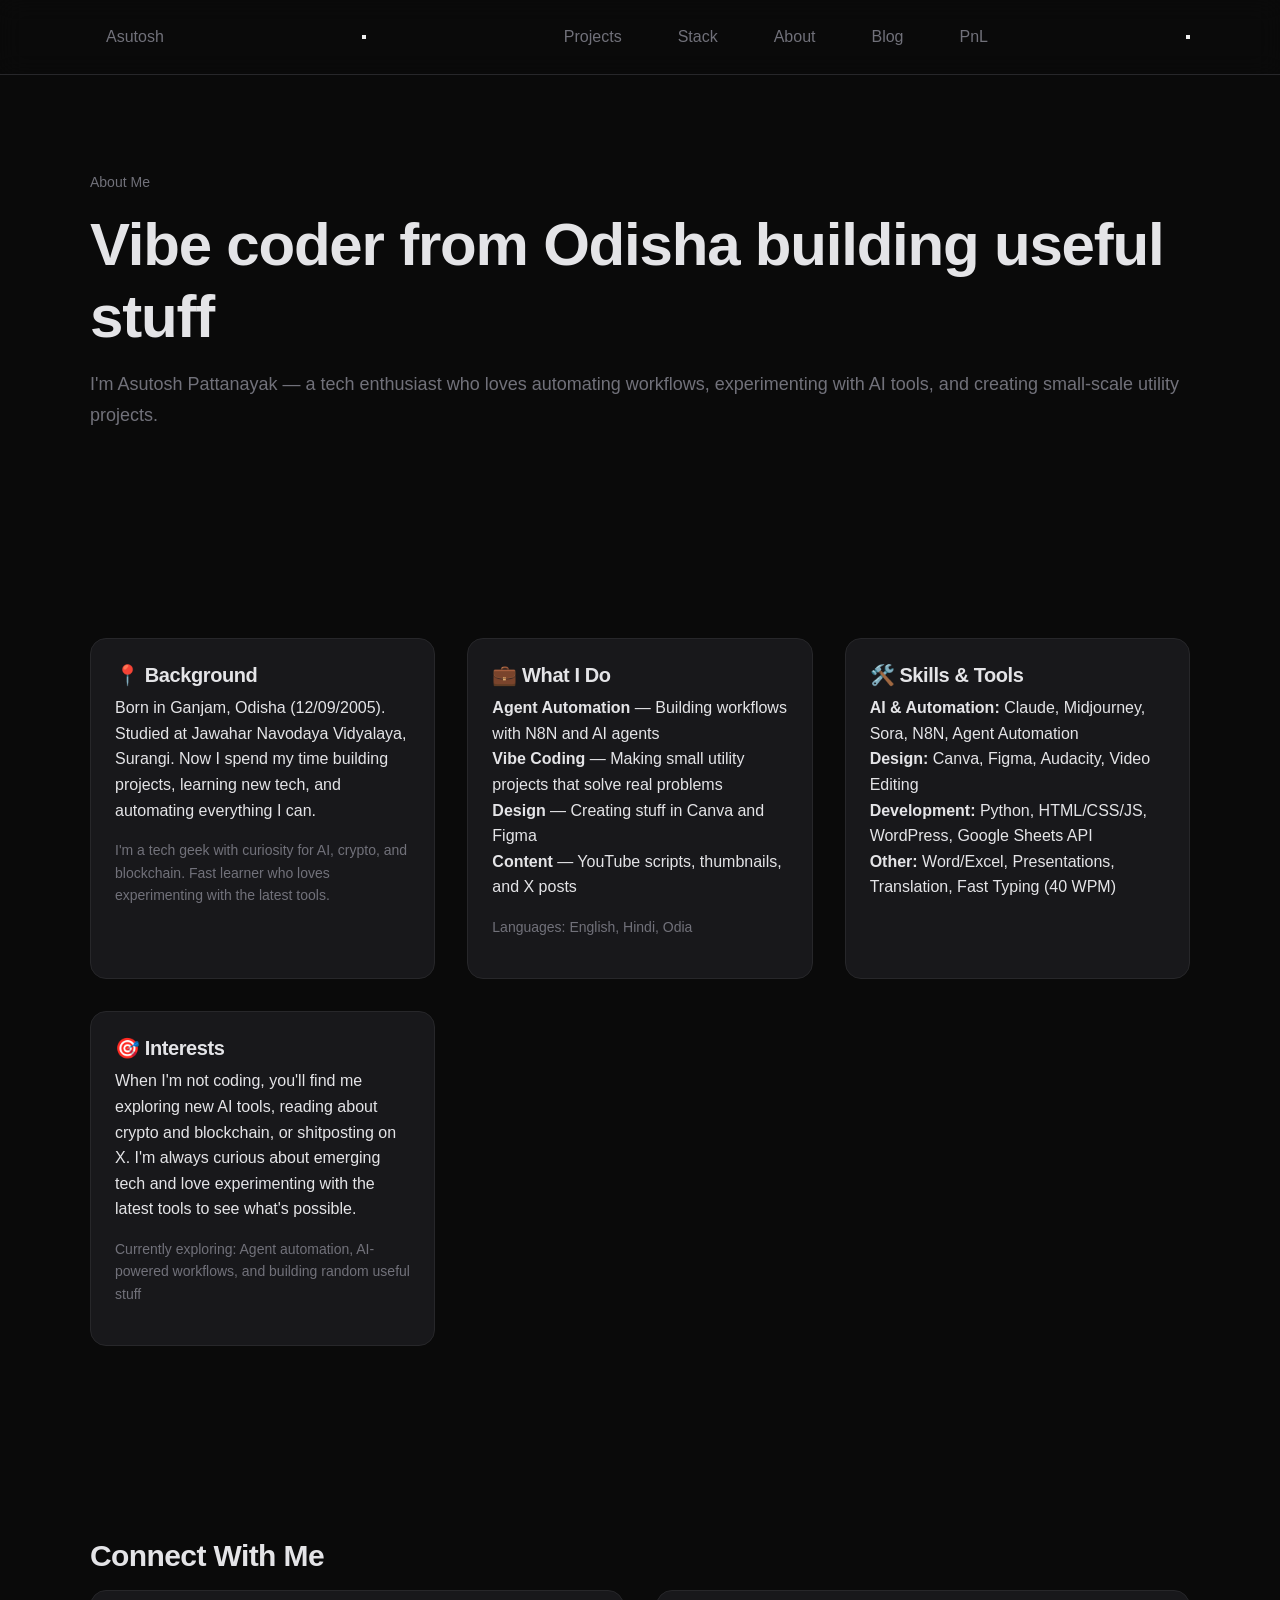
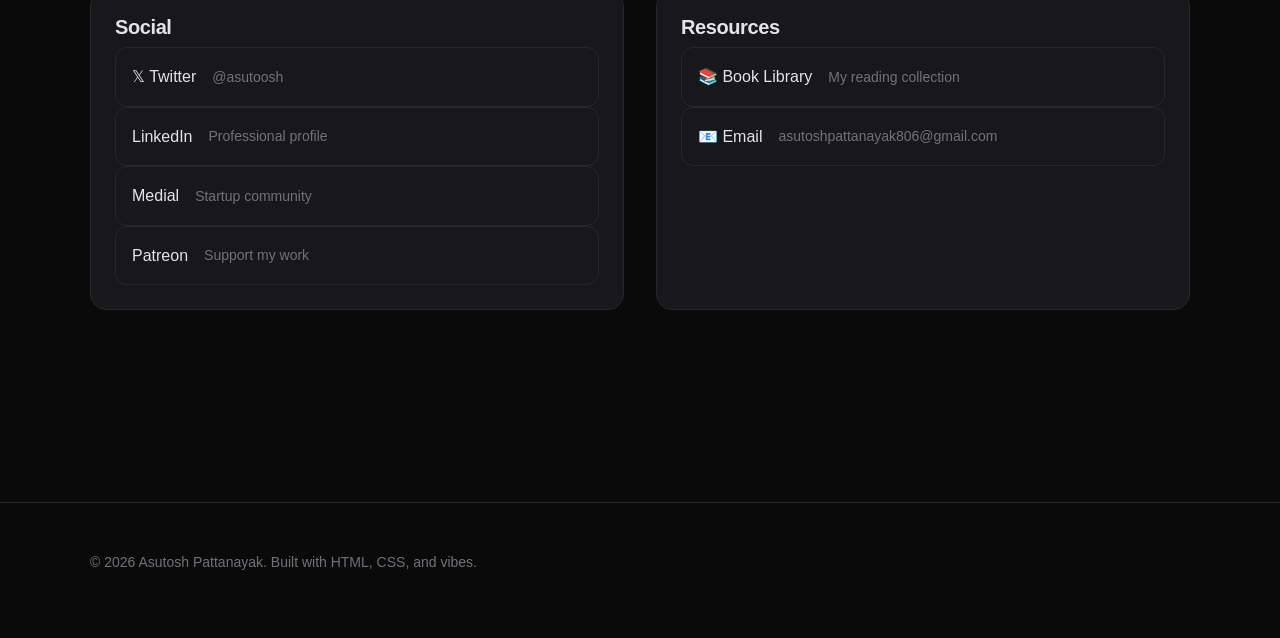
==== about.html @ 8684b2ee "Add blog listing page and update navigation with Blog menu item" ====
<!DOCTYPE html>
<html lang="en">
<head>
  <meta charset="UTF-8">
  <meta name="viewport" content="width=device-width, initial-scale=1.0">
  <title>About — Asutosh Pattanayak</title>
  <meta name="description" content="Learn more about Asutosh Pattanayak - vibe coder, automation enthusiast, and builder of useful stuff.">
  <link rel="stylesheet" href="styles.css">
</head>
<body>
  <!-- HEADER -->
  <header class="header">
    <nav class="container nav" aria-label="Main navigation">
      <a href="index.html" class="logo">Asutosh</a>
      
      <button class="mobile-toggle" aria-label="Toggle navigation" aria-expanded="false">
        <span></span>
        <span></span>
        <span></span>
      </button>

      <ul class="nav-links">
        <li><a href="index.html#projects">Projects</a></li>
        <li><a href="index.html#stack">Stack</a></li>
        <li><a href="about.html" class="active">About</a></li>
        <li><a href="blog.html">Blog</a></li>
        <li><a href="pnl.html">PnL</a></li>
      </ul>

      <button class="theme-toggle" aria-label="Toggle theme">
        <svg class="sun-icon" viewBox="0 0 24 24" fill="none" stroke="currentColor" stroke-width="2">
          <circle cx="12" cy="12" r="5"/>
          <line x1="12" y1="1" x2="12" y2="3"/>
          <line x1="12" y1="21" x2="12" y2="23"/>
          <line x1="4.22" y1="4.22" x2="5.64" y2="5.64"/>
          <line x1="18.36" y1="18.36" x2="19.78" y2="19.78"/>
          <line x1="1" y1="12" x2="3" y2="12"/>
          <line x1="21" y1="12" x2="23" y2="12"/>
          <line x1="4.22" y1="19.78" x2="5.64" y2="18.36"/>
          <line x1="18.36" y1="5.64" x2="19.78" y2="4.22"/>
        </svg>
        <svg class="moon-icon" viewBox="0 0 24 24" fill="none" stroke="currentColor" stroke-width="2">
          <path d="M21 12.79A9 9 0 1 1 11.21 3 7 7 0 0 0 21 12.79z"/>
        </svg>
      </button>
    </nav>
  </header>

  <main id="main">
    <!-- ABOUT HERO -->
    <section class="container hero">
      <div>
        <p class="muted">About Me</p>
        <h1>Vibe coder from Odisha building useful stuff</h1>
        <p class="lead">
          I'm Asutosh Pattanayak — a tech enthusiast who loves automating workflows, 
          experimenting with AI tools, and creating small-scale utility projects.
        </p>
      </div>
    </section>

    <!-- ABOUT CONTENT -->
    <section class="container">
      <div class="grid grid-2">
        <div class="card">
          <h3>📍 Background</h3>
          <p>
            Born in Ganjam, Odisha (12/09/2005). Studied at Jawahar Navodaya Vidyalaya, Surangi. 
            Now I spend my time building projects, learning new tech, and automating everything I can.
          </p>
          <p class="muted">
            I'm a tech geek with curiosity for AI, crypto, and blockchain. Fast learner who loves 
            experimenting with the latest tools.
          </p>
        </div>
        
        <div class="card">
          <h3>💼 What I Do</h3>
          <p>
            <strong>Agent Automation</strong> — Building workflows with N8N and AI agents<br>
            <strong>Vibe Coding</strong> — Making small utility projects that solve real problems<br>
            <strong>Design</strong> — Creating stuff in Canva and Figma<br>
            <strong>Content</strong> — YouTube scripts, thumbnails, and X posts
          </p>
          <p class="muted">
            Languages: English, Hindi, Odia
          </p>
        </div>

        <div class="card">
          <h3>🛠️ Skills & Tools</h3>
          <p>
            <strong>AI & Automation:</strong> Claude, Midjourney, Sora, N8N, Agent Automation<br>
            <strong>Design:</strong> Canva, Figma, Audacity, Video Editing<br>
            <strong>Development:</strong> Python, HTML/CSS/JS, WordPress, Google Sheets API<br>
            <strong>Other:</strong> Word/Excel, Presentations, Translation, Fast Typing (40 WPM)
          </p>
        </div>

        <div class="card">
          <h3>🎯 Interests</h3>
          <p>
            When I'm not coding, you'll find me exploring new AI tools, reading about crypto and blockchain, 
            or shitposting on X. I'm always curious about emerging tech and love experimenting with 
            the latest tools to see what's possible.
          </p>
          <p class="muted">
            Currently exploring: Agent automation, AI-powered workflows, and building random useful stuff
          </p>
        </div>
      </div>
    </section>

    <!-- LINKS -->
    <section id="links" class="container">
      <h2>Connect With Me</h2>
      <div class="grid grid-2">
        <div class="card">
          <h3>Social</h3>
          <div class="link-list">
            <a href="https://x.com/asutoosh" target="_blank" rel="noopener" class="link-item">
              <span>𝕏 Twitter</span>
              <span class="muted">@asutoosh</span>
            </a>
            <a href="https://www.linkedin.com/in/asutosh-pattanayak/" target="_blank" rel="noopener" class="link-item">
              <span>LinkedIn</span>
              <span class="muted">Professional profile</span>
            </a>
            <a href="https://medial.app/user/asutoosh-239bfd84e33f6" target="_blank" rel="noopener" class="link-item">
              <span>Medial</span>
              <span class="muted">Startup community</span>
            </a>
            <a href="https://www.patreon.com/c/asutoosh" target="_blank" rel="noopener" class="link-item">
              <span>Patreon</span>
              <span class="muted">Support my work</span>
            </a>
          </div>
        </div>

        <div class="card">
          <h3>Resources</h3>
          <div class="link-list">
            <a href="https://asutoosh.notion.site/Book-Library-16fcd0f2b9a380a1b4f2c7a8e3c2e7d8" target="_blank" rel="noopener" class="link-item">
              <span>📚 Book Library</span>
              <span class="muted">My reading collection</span>
            </a>
            <a href="mailto:asutoshpattanayak806@gmail.com" class="link-item" id="email-link">
              <span>📧 Email</span>
              <span class="muted">asutoshpattanayak806@gmail.com</span>
            </a>
          </div>
        </div>
      </div>
    </section>
  </main>

  <!-- FOOTER -->
  <footer class="footer">
    <div class="container">
      <p class="muted">
        &copy; <span id="year"></span> Asutosh Pattanayak. Built with HTML, CSS, and vibes.
      </p>
    </div>
  </footer>

  <script src="script.js"></script>
</body>
</html>
---- styles.css ----
/* ==========================================
   ASUTOSH'S PORTFOLIO - DESIGN SYSTEM
   Modern, minimal, personality-driven
   ========================================== */

/* =================== CSS RESET =================== */
*, *::before, *::after {
  box-sizing: border-box;
  margin: 0;
  padding: 0;
}

html {
  scroll-behavior: smooth;
}

body {
  min-height: 100vh;
  line-height: 1.6;
  text-rendering: optimizeLegibility;
  -webkit-font-smoothing: antialiased;
}

img, svg, video {
  max-width: 100%;
  display: block;
}

button, input, textarea, select {
  font: inherit;
}

a {
  color: inherit;
  text-decoration: none;
}

/* =================== DESIGN TOKENS =================== */
:root {
  /* Colors - Dark Mode (Primary) */
  --bg: #0a0a0a;
  --surface: #18181b;
  --text: #e4e4e7;
  --muted: #71717a;
  --accent: #3b82f6;
  --accent-hover: #2563eb;
  --border: #27272a;
  --success: #22c55e;
  --warning: #f59e0b;
  
  /* Spacing */
  --space-xs: 0.5rem;
  --space-sm: 1rem;
  --space-md: 1.5rem;
  --space-lg: 2rem;
  --space-xl: 3rem;
  --space-2xl: 4rem;
  --space-3xl: 6rem;
  
  /* Typography */
  --font-sans: -apple-system, BlinkMacSystemFont, "Segoe UI", Roboto, "Helvetica Neue", Arial, sans-serif;
  --font-mono: ui-monospace, SFMono-Regular, "SF Mono", Menlo, Consolas, monospace;
  
  --text-xs: 0.75rem;
  --text-sm: 0.875rem;
  --text-base: 1rem;
  --text-lg: 1.125rem;
  --text-xl: 1.25rem;
  --text-2xl: 1.5rem;
  --text-3xl: 1.875rem;
  --text-4xl: 2.25rem;
  --text-5xl: clamp(2.5rem, 5vw, 3.75rem);
  
  /* Layout */
  --max-width: 1100px;
  --radius: 0.75rem;
  --radius-sm: 0.5rem;
  --radius-lg: 1rem;
  
  /* Shadows */
  --shadow-sm: 0 1px 2px 0 rgba(0, 0, 0, 0.05);
  --shadow: 0 4px 6px -1px rgba(0, 0, 0, 0.1);
  --shadow-lg: 0 10px 15px -3px rgba(0, 0, 0, 0.2);
  
  /* Transitions */
  --transition: 200ms ease;
}

/* Light Mode */
:root.light {
  --bg: #ffffff;
  --surface: #f9fafb;
  --text: #18181b;
  --muted: #52525b;
  --accent: #2563eb;
  --accent-hover: #1d4ed8;
  --border: #e4e4e7;
  
  --shadow-sm: 0 1px 2px 0 rgba(0, 0, 0, 0.05);
  --shadow: 0 4px 6px -1px rgba(0, 0, 0, 0.1);
  --shadow-lg: 0 10px 15px -3px rgba(0, 0, 0, 0.1);
}

/* =================== BASE STYLES =================== */
body {
  background: var(--bg);
  color: var(--text);
  font-family: var(--font-sans);
  font-size: var(--text-base);
}

/* =================== TYPOGRAPHY =================== */
h1, h2, h3, h4, h5, h6 {
  font-weight: 700;
  line-height: 1.2;
  letter-spacing: -0.02em;
}

h1 {
  font-size: var(--text-5xl);
  margin-bottom: var(--space-md);
}

h2 {
  font-size: var(--text-3xl);
  margin-bottom: var(--space-sm);
}

h3 {
  font-size: var(--text-xl);
  margin-bottom: var(--space-xs);
}

p {
  margin-bottom: var(--space-sm);
}

.lead {
  font-size: var(--text-lg);
  color: var(--muted);
  line-height: 1.7;
}

.muted {
  color: var(--muted);
  font-size: var(--text-sm);
}

/* =================== LAYOUT =================== */
.container {
  width: min(100% - var(--space-lg) * 2, var(--max-width));
  margin-inline: auto;
}

section {
  padding-block: var(--space-3xl);
}

/* =================== HEADER / NAV =================== */
header {
  position: sticky;
  top: 0;
  z-index: 50;
  backdrop-filter: blur(12px) saturate(120%);
  background: rgba(10, 10, 10, 0.8);
  border-bottom: 1px solid var(--border);
}

:root.light header {
  background: rgba(255, 255, 255, 0.8);
}

.nav {
  display: flex;
  align-items: center;
  justify-content: space-between;
  gap: var(--space-sm);
  padding-block: var(--space-sm);
}

.brand {
  font-weight: 700;
  font-size: var(--text-lg);
  display: flex;
  align-items: center;
  gap: var(--space-xs);
}

.brand-emoji {
  font-size: var(--text-2xl);
}

nav ul {
  display: flex;
  gap: var(--space-md);
  list-style: none;
}

nav a {
  color: var(--muted);
  transition: color var(--transition);
  padding: var(--space-xs) var(--space-sm);
  border-radius: var(--radius-sm);
}

nav a:hover,
nav a:focus-visible {
  color: var(--text);
  background: var(--surface);
  outline: none;
}

.nav-actions {
  display: flex;
  align-items: center;
  gap: var(--space-sm);
}

/* Mobile Nav */
.hamburger {
  display: none;
  background: none;
  border: 1px solid var(--border);
  padding: var(--space-xs);
  border-radius: var(--radius-sm);
  cursor: pointer;
  color: var(--text);
}

@media (max-width: 768px) {
  nav {
    display: none;
  }
  
  nav.open {
    display: block;
    position: absolute;
    top: 100%;
    left: 0;
    right: 0;
    background: var(--bg);
    border-bottom: 1px solid var(--border);
    padding: var(--space-sm);
  }
  
  nav.open ul {
    flex-direction: column;
    gap: 0;
  }
  
  nav.open a {
    display: block;
    padding: var(--space-sm);
  }
  
  .hamburger {
    display: block;
  }
}

/* =================== BUTTONS =================== */
.btn {
  display: inline-flex;
  align-items: center;
  gap: var(--space-xs);
  padding: var(--space-xs) var(--space-md);
  border-radius: var(--radius);
  font-size: var(--text-sm);
  font-weight: 600;
  cursor: pointer;
  transition: all var(--transition);
  border: 1px solid var(--border);
  background: var(--surface);
  color: var(--text);
}

.btn:hover,
.btn:focus-visible {
  border-color: var(--accent);
  outline: none;
}

.btn-primary {
  background: var(--accent);
  color: white;
  border-color: var(--accent);
}

.btn-primary:hover {
  background: var(--accent-hover);
  border-color: var(--accent-hover);
}

.btn-ghost {
  background: transparent;
}

/* =================== CARDS =================== */
.card {
  background: var(--surface);
  border: 1px solid var(--border);
  border-radius: var(--radius-lg);
  padding: var(--space-md);
  transition: border-color var(--transition);
}

.card:hover {
  border-color: var(--accent);
}

/* =================== HERO =================== */
.hero {
  padding-block: var(--space-3xl);
  display: flex;
  flex-direction: column;
  justify-content: center;
  gap: var(--space-lg);
}

.hero h1 {
  margin-bottom: var(--space-sm);
}

.hero-cta {
  display: flex;
  gap: var(--space-sm);
  flex-wrap: wrap;
  margin-top: var(--space-md);
}

.social-links {
  display: flex;
  gap: var(--space-md);
  margin-top: var(--space-sm);
}

.social-link {
  display: inline-flex;
  align-items: center;
  justify-content: center;
  width: 40px;
  height: 40px;
  border-radius: var(--radius-sm);
  color: var(--muted);
  transition: all var(--transition);
  border: 1px solid transparent;
}

.social-link:hover,
.social-link:focus-visible {
  color: var(--text);
  background: var(--surface);
  border-color: var(--border);
  transform: translateY(-2px);
}

.social-link svg {
  width: 20px;
  height: 20px;
}

/* =================== GRID =================== */
.grid {
  display: grid;
  gap: var(--space-lg);
}

.grid-2 {
  grid-template-columns: repeat(auto-fit, minmax(300px, 1fr));
}

.grid-3 {
  grid-template-columns: repeat(auto-fit, minmax(280px, 1fr));
}

/* =================== PROJECT CARDS =================== */
.project-card {
  display: flex;
  flex-direction: column;
  gap: var(--space-sm);
}

.project-card h3 {
  display: flex;
  align-items: center;
  gap: var(--space-xs);
}

.project-thumbnail {
  width: 100%;
  aspect-ratio: 16 / 9;
  border-radius: var(--radius);
  overflow: hidden;
  background: var(--surface);
  border: 1px solid var(--border);
  margin-bottom: var(--space-xs);
}

.project-thumbnail img {
  width: 100%;
  height: 100%;
  object-fit: cover;
  transition: transform var(--transition);
}

.project-card:hover .project-thumbnail img {
  transform: scale(1.05);
}

.project-links {
  display: flex;
  gap: var(--space-sm);
  margin-top: auto;
}

/* =================== TECH STACK =================== */
.tech-stack {
  display: flex;
  flex-wrap: wrap;
  gap: var(--space-xs);
}

.tech-pill {
  padding: var(--space-xs) var(--space-sm);
  background: var(--surface);
  border: 1px solid var(--border);
  border-radius: 999px;
  font-size: var(--text-sm);
  color: var(--muted);
  transition: all var(--transition);
}

.tech-pill:hover {
  border-color: var(--accent);
  color: var(--text);
}

/* =================== LINKS =================== */
.link-grid {
  display: grid;
  gap: var(--space-sm);
}

.link-item {
  display: flex;
  align-items: center;
  gap: var(--space-sm);
  padding: var(--space-sm);
  border: 1px solid var(--border);
  border-radius: var(--radius);
  transition: all var(--transition);
}

.link-item:hover {
  border-color: var(--accent);
  background: var(--surface);
}

.link-icon {
  font-size: var(--text-xl);
}

/* =================== FOOTER =================== */
footer {
  padding-block: var(--space-xl);
  border-top: 1px solid var(--border);
  margin-top: var(--space-3xl);
}

.footer-content {
  display: flex;
  justify-content: space-between;
  align-items: center;
  gap: var(--space-sm);
}

@media (max-width: 640px) {
  .footer-content {
    flex-direction: column;
    align-items: flex-start;
  }
}

/* =================== ANIMATIONS =================== */
.fade-in {
  opacity: 0;
  animation: fadeIn 0.6s ease forwards;
}

@keyframes fadeIn {
  to {
    opacity: 1;
  }
}

.slide-up {
  opacity: 0;
  transform: translateY(20px);
  animation: slideUp 0.6s ease forwards;
}

@keyframes slideUp {
  to {
    opacity: 1;
    transform: translateY(0);
  }
}

/* Stagger animations */
.stagger-1 { animation-delay: 0.1s; }
.stagger-2 { animation-delay: 0.2s; }
.stagger-3 { animation-delay: 0.3s; }
.stagger-4 { animation-delay: 0.4s; }

/* =================== THEME TRANSITION =================== */
.theme-transition-overlay {
  position: fixed;
  top: 0;
  left: 0;
  width: 100%;
  height: 100%;
  pointer-events: none;
  z-index: 9999;
  opacity: 0;
  transition: opacity 0.2s ease;
}

/* =================== ACCESSIBILITY =================== */
:focus-visible {
  outline: 2px solid var(--accent);
  outline-offset: 2px;
  border-radius: var(--radius-sm);
}

@media (prefers-reduced-motion: reduce) {
  *,
  *::before,
  *::after {
    animation-duration: 0.01ms !important;
    animation-iteration-count: 1 !important;
    transition-duration: 0.01ms !important;
  }
  
  html {
    scroll-behavior: auto;
  }
  
  .theme-transition-overlay::before {
    transition-duration: 0.01ms !important;
  }
}

/* =================== UTILITIES =================== */
.sr-only {
  position: absolute;
  width: 1px;
  height: 1px;
  padding: 0;
  margin: -1px;
  overflow: hidden;
  clip: rect(0, 0, 0, 0);
  white-space: nowrap;
  border-width: 0;
}

.text-center {
  text-align: center;
}

.mt-auto {
  margin-top: auto;
}
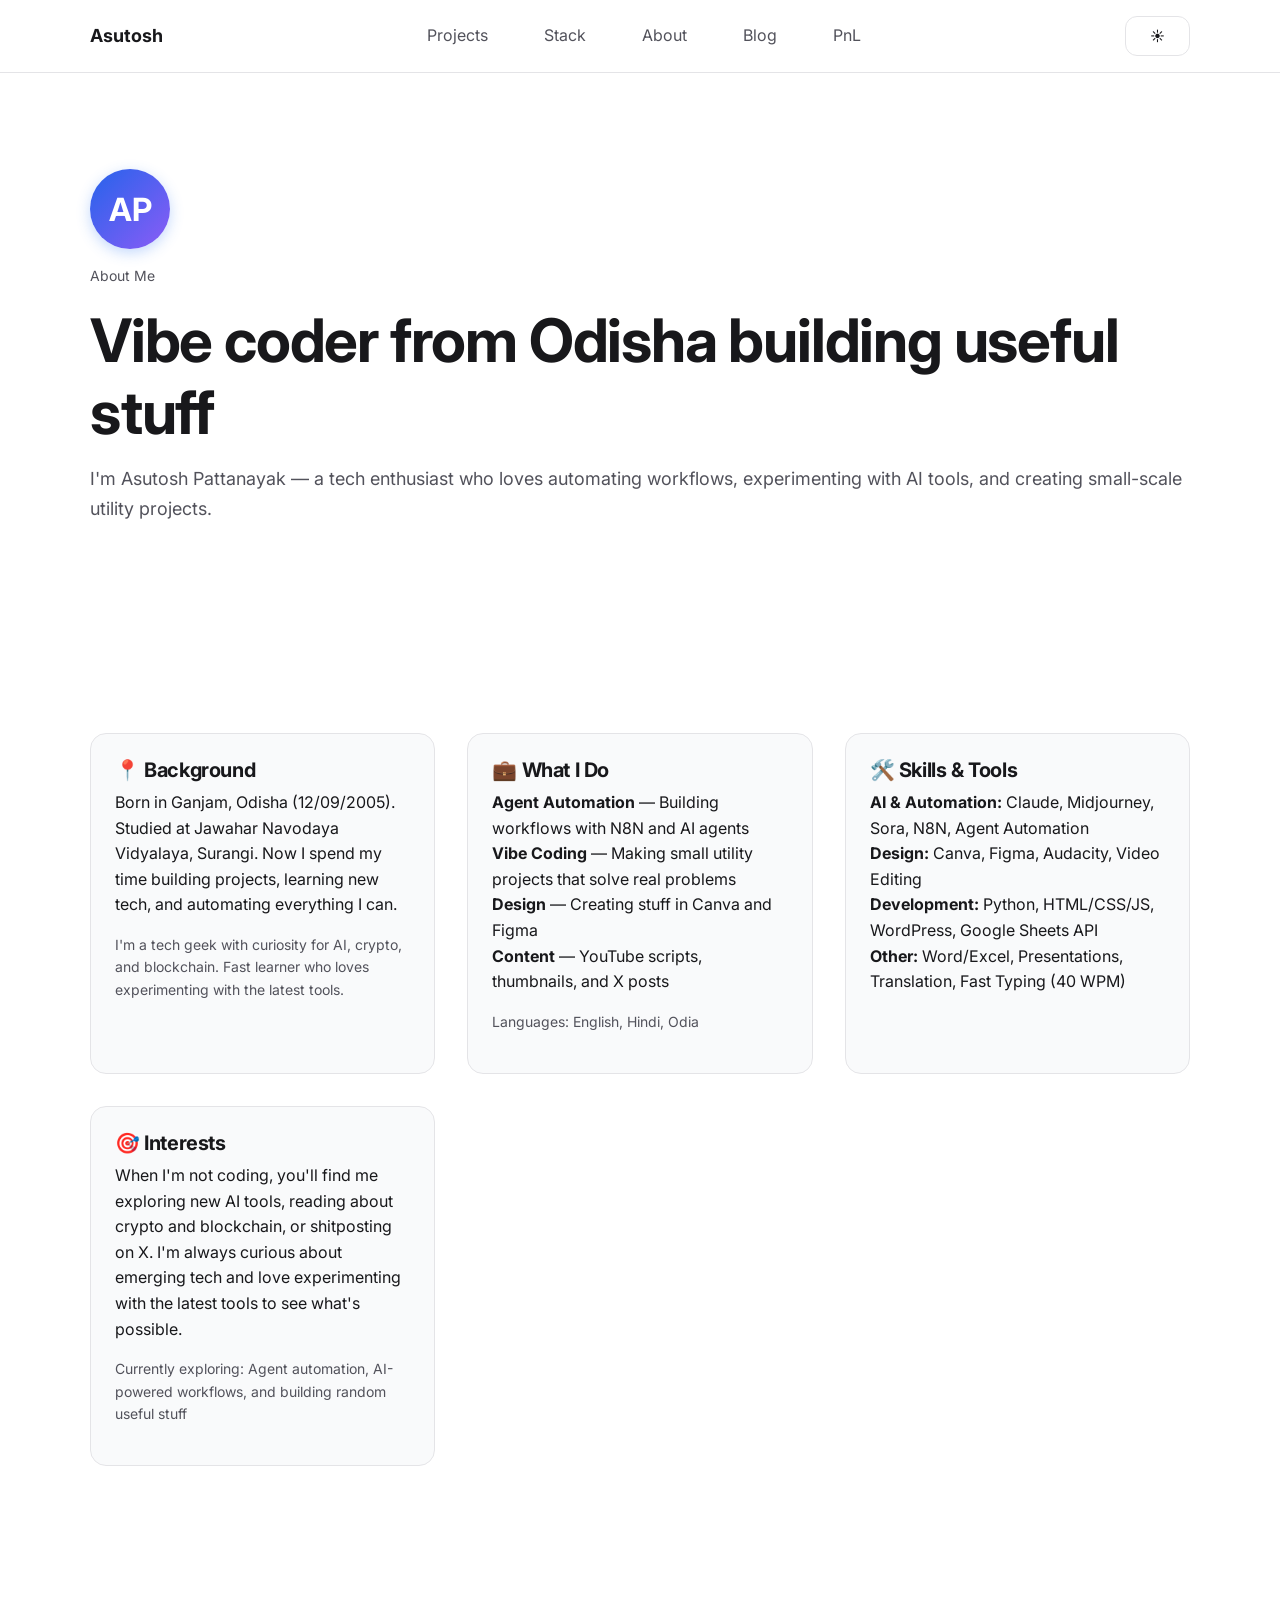
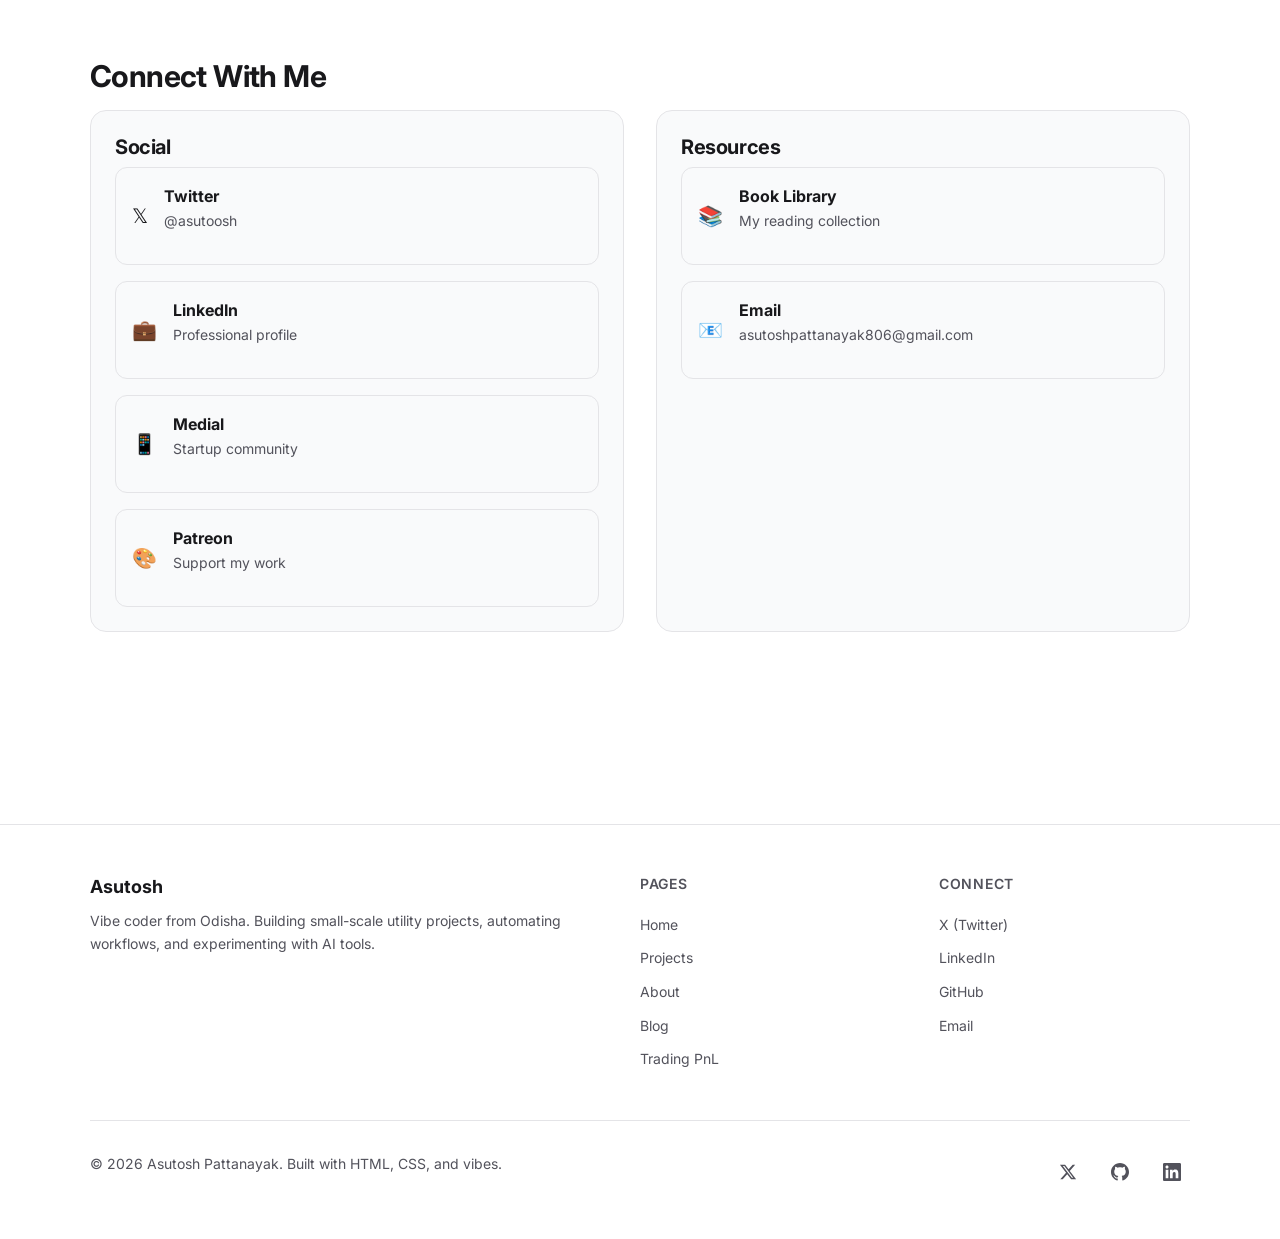
==== commit 6faf2b2b: "Enhance portfolio: Inter font, avatar, status badge, OG tags, consistent nav, improved footer, PnL e" ====
--- a/about.html
+++ b/about.html
@@ -3,53 +3,65 @@
 <head>
   <meta charset="UTF-8">
   <meta name="viewport" content="width=device-width, initial-scale=1.0">
+  <meta name="color-scheme" content="dark light">
   <title>About — Asutosh Pattanayak</title>
   <meta name="description" content="Learn more about Asutosh Pattanayak - vibe coder, automation enthusiast, and builder of useful stuff.">
+  
+  <!-- Open Graph -->
+  <meta property="og:title" content="About — Asutosh Pattanayak">
+  <meta property="og:description" content="Vibe coder from Odisha building useful stuff. Learn about my background, skills, and projects.">
+  <meta property="og:type" content="website">
+  <meta property="og:url" content="https://asutoosh.me/about.html">
+  <meta name="twitter:card" content="summary">
+  <meta name="twitter:site" content="@asutoosh">
+
+  <!-- Favicon -->
+  <link rel="icon" href="data:image/svg+xml,<svg xmlns=%22http://www.w3.org/2000/svg%22 viewBox=%220 0 100 100%22><text y=%22.9em%22 x=%22.1em%22 font-size=%2290%22>🚀</text></svg>">
+
+  <!-- Fonts -->
+  <link rel="preconnect" href="https://fonts.googleapis.com">
+  <link rel="preconnect" href="https://fonts.gstatic.com" crossorigin>
+  <link href="https://fonts.googleapis.com/css2?family=Inter:wght@400;500;600;700;800&display=swap" rel="stylesheet">
+
   <link rel="stylesheet" href="styles.css">
 </head>
 <body>
   <!-- HEADER -->
-  <header class="header">
-    <nav class="container nav" aria-label="Main navigation">
-      <a href="index.html" class="logo">Asutosh</a>
+  <header>
+    <div class="container nav">
+      <a href="index.html" class="brand">
+        <span>Asutosh</span>
+      </a>
       
-      <button class="mobile-toggle" aria-label="Toggle navigation" aria-expanded="false">
-        <span></span>
-        <span></span>
-        <span></span>
-      </button>
-
-      <ul class="nav-links">
-        <li><a href="index.html#projects">Projects</a></li>
-        <li><a href="index.html#stack">Stack</a></li>
-        <li><a href="about.html" class="active">About</a></li>
-        <li><a href="blog.html">Blog</a></li>
-        <li><a href="pnl.html">PnL</a></li>
-      </ul>
-
-      <button class="theme-toggle" aria-label="Toggle theme">
-        <svg class="sun-icon" viewBox="0 0 24 24" fill="none" stroke="currentColor" stroke-width="2">
-          <circle cx="12" cy="12" r="5"/>
-          <line x1="12" y1="1" x2="12" y2="3"/>
-          <line x1="12" y1="21" x2="12" y2="23"/>
-          <line x1="4.22" y1="4.22" x2="5.64" y2="5.64"/>
-          <line x1="18.36" y1="18.36" x2="19.78" y2="19.78"/>
-          <line x1="1" y1="12" x2="3" y2="12"/>
-          <line x1="21" y1="12" x2="23" y2="12"/>
-          <line x1="4.22" y1="19.78" x2="5.64" y2="18.36"/>
-          <line x1="18.36" y1="5.64" x2="19.78" y2="4.22"/>
-        </svg>
-        <svg class="moon-icon" viewBox="0 0 24 24" fill="none" stroke="currentColor" stroke-width="2">
-          <path d="M21 12.79A9 9 0 1 1 11.21 3 7 7 0 0 0 21 12.79z"/>
+      <button class="hamburger" aria-label="Toggle menu" aria-expanded="false">
+        <svg width="24" height="24" viewBox="0 0 24 24" fill="none" stroke="currentColor" stroke-width="2">
+          <path d="M3 6h18M3 12h18M3 18h18"/>
         </svg>
       </button>
-    </nav>
+
+      <nav aria-label="Main navigation">
+        <ul class="nav-links">
+          <li><a href="index.html#projects">Projects</a></li>
+          <li><a href="index.html#stack">Stack</a></li>
+          <li><a href="about.html">About</a></li>
+          <li><a href="blog.html">Blog</a></li>
+          <li><a href="pnl.html">PnL</a></li>
+        </ul>
+      </nav>
+
+      <div class="nav-actions">
+        <button id="themeToggle" class="btn btn-ghost" role="switch" aria-checked="false" aria-label="Toggle theme">
+          🌙
+        </button>
+      </div>
+    </div>
   </header>
 
   <main id="main">
     <!-- ABOUT HERO -->
     <section class="container hero">
       <div>
+        <div class="avatar">AP</div>
         <p class="muted">About Me</p>
         <h1>Vibe coder from Odisha building useful stuff</h1>
         <p class="lead">
@@ -117,36 +129,54 @@
       <div class="grid grid-2">
         <div class="card">
           <h3>Social</h3>
-          <div class="link-list">
+          <div class="link-grid">
             <a href="https://x.com/asutoosh" target="_blank" rel="noopener" class="link-item">
-              <span>𝕏 Twitter</span>
-              <span class="muted">@asutoosh</span>
+              <span class="link-icon">𝕏</span>
+              <div>
+                <strong>Twitter</strong>
+                <p class="muted">@asutoosh</p>
+              </div>
             </a>
             <a href="https://www.linkedin.com/in/asutosh-pattanayak/" target="_blank" rel="noopener" class="link-item">
-              <span>LinkedIn</span>
-              <span class="muted">Professional profile</span>
+              <span class="link-icon">💼</span>
+              <div>
+                <strong>LinkedIn</strong>
+                <p class="muted">Professional profile</p>
+              </div>
             </a>
             <a href="https://medial.app/user/asutoosh-239bfd84e33f6" target="_blank" rel="noopener" class="link-item">
-              <span>Medial</span>
-              <span class="muted">Startup community</span>
+              <span class="link-icon">📱</span>
+              <div>
+                <strong>Medial</strong>
+                <p class="muted">Startup community</p>
+              </div>
             </a>
             <a href="https://www.patreon.com/c/asutoosh" target="_blank" rel="noopener" class="link-item">
-              <span>Patreon</span>
-              <span class="muted">Support my work</span>
+              <span class="link-icon">🎨</span>
+              <div>
+                <strong>Patreon</strong>
+                <p class="muted">Support my work</p>
+              </div>
             </a>
           </div>
         </div>
 
         <div class="card">
           <h3>Resources</h3>
-          <div class="link-list">
-            <a href="https://asutoosh.notion.site/Book-Library-16fcd0f2b9a380a1b4f2c7a8e3c2e7d8" target="_blank" rel="noopener" class="link-item">
-              <span>📚 Book Library</span>
-              <span class="muted">My reading collection</span>
-            </a>
-            <a href="mailto:asutoshpattanayak806@gmail.com" class="link-item" id="email-link">
-              <span>📧 Email</span>
-              <span class="muted">asutoshpattanayak806@gmail.com</span>
+          <div class="link-grid">
+            <a href="https://friendly-november-56d.notion.site/The-Book-Library-2a27f5c41ee680379e51e677bccd8df9?pvs=73" target="_blank" rel="noopener" class="link-item">
+              <span class="link-icon">📚</span>
+              <div>
+                <strong>Book Library</strong>
+                <p class="muted">My reading collection</p>
+              </div>
+            </a>
+            <a href="mailto:asutoshpattanayak806@gmail.com" class="link-item">
+              <span class="link-icon">📧</span>
+              <div>
+                <strong>Email</strong>
+                <p class="muted">asutoshpattanayak806@gmail.com</p>
+              </div>
             </a>
           </div>
         </div>
@@ -155,11 +185,47 @@
   </main>
 
   <!-- FOOTER -->
-  <footer class="footer">
+  <footer class="site-footer">
     <div class="container">
-      <p class="muted">
-        &copy; <span id="year"></span> Asutosh Pattanayak. Built with HTML, CSS, and vibes.
-      </p>
+      <div class="footer-grid">
+        <div>
+          <div class="footer-brand">Asutosh</div>
+          <p class="footer-desc">Vibe coder from Odisha. Building small-scale utility projects, automating workflows, and experimenting with AI tools.</p>
+        </div>
+        <div>
+          <div class="footer-heading">Pages</div>
+          <ul class="footer-links">
+            <li><a href="index.html">Home</a></li>
+            <li><a href="index.html#projects">Projects</a></li>
+            <li><a href="about.html">About</a></li>
+            <li><a href="blog.html">Blog</a></li>
+            <li><a href="pnl.html">Trading PnL</a></li>
+          </ul>
+        </div>
+        <div>
+          <div class="footer-heading">Connect</div>
+          <ul class="footer-links">
+            <li><a href="https://x.com/asutoosh" target="_blank" rel="noopener">X (Twitter)</a></li>
+            <li><a href="https://www.linkedin.com/in/asutosh-pattanayak/" target="_blank" rel="noopener">LinkedIn</a></li>
+            <li><a href="https://github.com/asutoosh" target="_blank" rel="noopener">GitHub</a></li>
+            <li><a href="mailto:asutoshpattanayak806@gmail.com">Email</a></li>
+          </ul>
+        </div>
+      </div>
+      <div class="footer-bottom">
+        <p class="muted">© <span id="year"></span> Asutosh Pattanayak. Built with HTML, CSS, and vibes.</p>
+        <div class="footer-socials">
+          <a href="https://x.com/asutoosh" target="_blank" rel="noopener" aria-label="X">
+            <svg viewBox="0 0 24 24" fill="currentColor"><path d="M18.244 2.25h3.308l-7.227 8.26 8.502 11.24H16.17l-5.214-6.817L4.99 21.75H1.68l7.73-8.835L1.254 2.25H8.08l4.713 6.231zm-1.161 17.52h1.833L7.084 4.126H5.117z"/></svg>
+          </a>
+          <a href="https://github.com/asutoosh" target="_blank" rel="noopener" aria-label="GitHub">
+            <svg viewBox="0 0 24 24" fill="currentColor"><path d="M12 0c-6.626 0-12 5.373-12 12 0 5.302 3.438 9.8 8.207 11.387.599.111.793-.261.793-.577v-2.234c-3.338.726-4.033-1.416-4.033-1.416-.546-1.387-1.333-1.756-1.333-1.756-1.089-.745.083-.729.083-.729 1.205.084 1.839 1.237 1.839 1.237 1.07 1.834 2.807 1.304 3.492.997.107-.775.418-1.305.762-1.604-2.665-.305-5.467-1.334-5.467-5.931 0-1.311.469-2.381 1.236-3.221-.124-.303-.535-1.524.117-3.176 0 0 1.008-.322 3.301 1.23.957-.266 1.983-.399 3.003-.404 1.02.005 2.047.138 3.006.404 2.291-1.552 3.297-1.23 3.297-1.23.653 1.653.242 2.874.118 3.176.77.84 1.235 1.911 1.235 3.221 0 4.609-2.807 5.624-5.479 5.921.43.372.823 1.102.823 2.222v3.293c0 .319.192.694.801.576 4.765-1.589 8.199-6.086 8.199-11.386 0-6.627-5.373-12-12-12z"/></svg>
+          </a>
+          <a href="https://www.linkedin.com/in/asutosh-pattanayak/" target="_blank" rel="noopener" aria-label="LinkedIn">
+            <svg viewBox="0 0 24 24" fill="currentColor"><path d="M20.447 20.452h-3.554v-5.569c0-1.328-.027-3.037-1.852-3.037-1.853 0-2.136 1.445-2.136 2.939v5.667H9.351V9h3.414v1.561h.046c.477-.9 1.637-1.85 3.37-1.85 3.601 0 4.267 2.37 4.267 5.455v6.286zM5.337 7.433c-1.144 0-2.063-.926-2.063-2.065 0-1.138.92-2.063 2.063-2.063 1.14 0 2.064.925 2.064 2.063 0 1.139-.925 2.065-2.064 2.065zm1.782 13.019H3.555V9h3.564v11.452zM22.225 0H1.771C.792 0 0 .774 0 1.729v20.542C0 23.227.792 24 1.771 24h20.451C23.2 24 24 23.227 24 22.271V1.729C24 .774 23.2 0 22.222 0h.003z"/></svg>
+          </a>
+        </div>
+      </div>
     </div>
   </footer>
 
--- a/styles.css
+++ b/styles.css
@@ -58,7 +58,7 @@
   --space-3xl: 6rem;
   
   /* Typography */
-  --font-sans: -apple-system, BlinkMacSystemFont, "Segoe UI", Roboto, "Helvetica Neue", Arial, sans-serif;
+  --font-sans: "Inter", -apple-system, BlinkMacSystemFont, "Segoe UI", Roboto, "Helvetica Neue", Arial, sans-serif;
   --font-mono: ui-monospace, SFMono-Regular, "SF Mono", Menlo, Consolas, monospace;
   
   --text-xs: 0.75rem;
@@ -306,6 +306,8 @@
 
 .card:hover {
   border-color: var(--accent);
+  box-shadow: var(--shadow-lg);
+  transform: translateY(-2px);
 }
 
 /* =================== HERO =================== */
@@ -315,6 +317,8 @@
   flex-direction: column;
   justify-content: center;
   gap: var(--space-lg);
+  position: relative;
+  min-height: 60vh;
 }
 
 .hero h1 {
@@ -326,6 +330,61 @@
   gap: var(--space-sm);
   flex-wrap: wrap;
   margin-top: var(--space-md);
+}
+
+/* Hero Animated Background */
+.hero-bg {
+  position: absolute;
+  top: 0;
+  left: 0;
+  width: 100%;
+  height: 100%;
+  z-index: -1;
+  overflow: hidden;
+  background: radial-gradient(ellipse at 30% 20%, rgba(59, 130, 246, 0.15) 0%, transparent 50%),
+              radial-gradient(ellipse at 70% 80%, rgba(59, 130, 246, 0.1) 0%, transparent 50%);
+}
+
+.hero-bg::before {
+  content: '';
+  position: absolute;
+  width: 200%;
+  height: 200%;
+  top: -50%;
+  left: -50%;
+  background: radial-gradient(circle at 30% 30%, rgba(59, 130, 246, 0.08) 0%, transparent 25%),
+              radial-gradient(circle at 70% 70%, rgba(59, 130, 246, 0.06) 0%, transparent 25%);
+  animation: bgPulse 15s ease-in-out infinite;
+}
+
+.hero-bg::after {
+  content: '';
+  position: absolute;
+  top: 20%;
+  left: 10%;
+  width: 300px;
+  height: 300px;
+  background: radial-gradient(circle, rgba(59, 130, 246, 0.12) 0%, transparent 70%);
+  border-radius: 50%;
+  animation: float 8s ease-in-out infinite;
+}
+
+@keyframes bgPulse {
+  0%, 100% { transform: translate(0, 0) rotate(0deg); }
+  50% { transform: translate(-2%, -2%) rotate(3deg); }
+}
+
+@keyframes float {
+  0%, 100% { transform: translateY(0) scale(1); opacity: 0.6; }
+  50% { transform: translateY(-30px) scale(1.1); opacity: 0.9; }
+}
+
+/* Low motion preference */
+@media (prefers-reduced-motion: reduce) {
+  .hero-bg::before,
+  .hero-bg::after {
+    animation: none;
+  }
 }
 
 .social-links {
@@ -550,6 +609,192 @@
   }
 }
 
+/* =================== AVATAR =================== */
+.avatar {
+  width: 80px;
+  height: 80px;
+  border-radius: 50%;
+  background: linear-gradient(135deg, var(--accent), #8b5cf6);
+  display: flex;
+  align-items: center;
+  justify-content: center;
+  font-size: 2rem;
+  color: #fff;
+  font-weight: 700;
+  margin-bottom: var(--space-sm);
+  box-shadow: 0 4px 14px rgba(59, 130, 246, 0.3);
+}
+
+/* =================== STATUS BADGE =================== */
+.status-badge {
+  display: inline-flex;
+  align-items: center;
+  gap: var(--space-xs);
+  padding: var(--space-xs) var(--space-md);
+  background: var(--surface);
+  border: 1px solid var(--border);
+  border-radius: 999px;
+  font-size: var(--text-sm);
+  color: var(--muted);
+  margin-top: var(--space-md);
+}
+
+.status-dot {
+  width: 8px;
+  height: 8px;
+  border-radius: 50%;
+  background: var(--success);
+  flex-shrink: 0;
+  animation: pulse 2s ease-in-out infinite;
+}
+
+@keyframes pulse {
+  0%, 100% { opacity: 1; }
+  50% { opacity: 0.4; }
+}
+
+/* =================== PROJECT PLACEHOLDER =================== */
+.project-placeholder {
+  width: 100%;
+  height: 100%;
+  display: flex;
+  flex-direction: column;
+  align-items: center;
+  justify-content: center;
+  background: linear-gradient(135deg, var(--surface), var(--border));
+  color: var(--muted);
+  gap: var(--space-xs);
+  font-size: var(--text-sm);
+}
+
+.project-placeholder .placeholder-icon {
+  font-size: 2rem;
+  opacity: 0.6;
+}
+
+/* =================== SITE FOOTER =================== */
+.site-footer {
+  border-top: 1px solid var(--border);
+  margin-top: var(--space-3xl);
+  padding-block: var(--space-xl);
+}
+
+.footer-grid {
+  display: grid;
+  grid-template-columns: 2fr 1fr 1fr;
+  gap: var(--space-xl);
+  margin-bottom: var(--space-xl);
+}
+
+@media (max-width: 640px) {
+  .footer-grid {
+    grid-template-columns: 1fr;
+    gap: var(--space-lg);
+  }
+}
+
+.footer-brand {
+  font-weight: 700;
+  font-size: var(--text-lg);
+  margin-bottom: var(--space-xs);
+}
+
+.footer-desc {
+  color: var(--muted);
+  font-size: var(--text-sm);
+  line-height: 1.6;
+}
+
+.footer-heading {
+  font-weight: 600;
+  font-size: var(--text-sm);
+  text-transform: uppercase;
+  letter-spacing: 0.05em;
+  color: var(--muted);
+  margin-bottom: var(--space-sm);
+}
+
+.footer-links {
+  list-style: none;
+  display: flex;
+  flex-direction: column;
+  gap: var(--space-xs);
+}
+
+.footer-links a {
+  color: var(--muted);
+  font-size: var(--text-sm);
+  transition: color var(--transition);
+}
+
+.footer-links a:hover {
+  color: var(--text);
+}
+
+.footer-bottom {
+  display: flex;
+  justify-content: space-between;
+  align-items: center;
+  padding-top: var(--space-lg);
+  border-top: 1px solid var(--border);
+  gap: var(--space-sm);
+}
+
+@media (max-width: 640px) {
+  .footer-bottom {
+    flex-direction: column;
+    align-items: flex-start;
+  }
+}
+
+.footer-socials {
+  display: flex;
+  gap: var(--space-sm);
+}
+
+.footer-socials a {
+  display: inline-flex;
+  align-items: center;
+  justify-content: center;
+  width: 36px;
+  height: 36px;
+  border-radius: var(--radius-sm);
+  color: var(--muted);
+  transition: all var(--transition);
+}
+
+.footer-socials a:hover {
+  color: var(--text);
+  background: var(--surface);
+}
+
+.footer-socials svg {
+  width: 18px;
+  height: 18px;
+}
+
+/* =================== BLOG COMING SOON =================== */
+.blog-card-teaser {
+  background: var(--surface);
+  border: 1px solid var(--border);
+  border-radius: 12px;
+  padding: 1.5rem;
+  opacity: 0.6;
+  position: relative;
+}
+
+.blog-card-teaser .coming-soon-tag {
+  display: inline-block;
+  padding: 0.2rem 0.6rem;
+  background: var(--accent);
+  color: #fff;
+  border-radius: 6px;
+  font-size: 0.7rem;
+  font-weight: 600;
+  text-transform: uppercase;
+  letter-spacing: 0.05em;
+}
+
 /* =================== UTILITIES =================== */
 .sr-only {
   position: absolute;
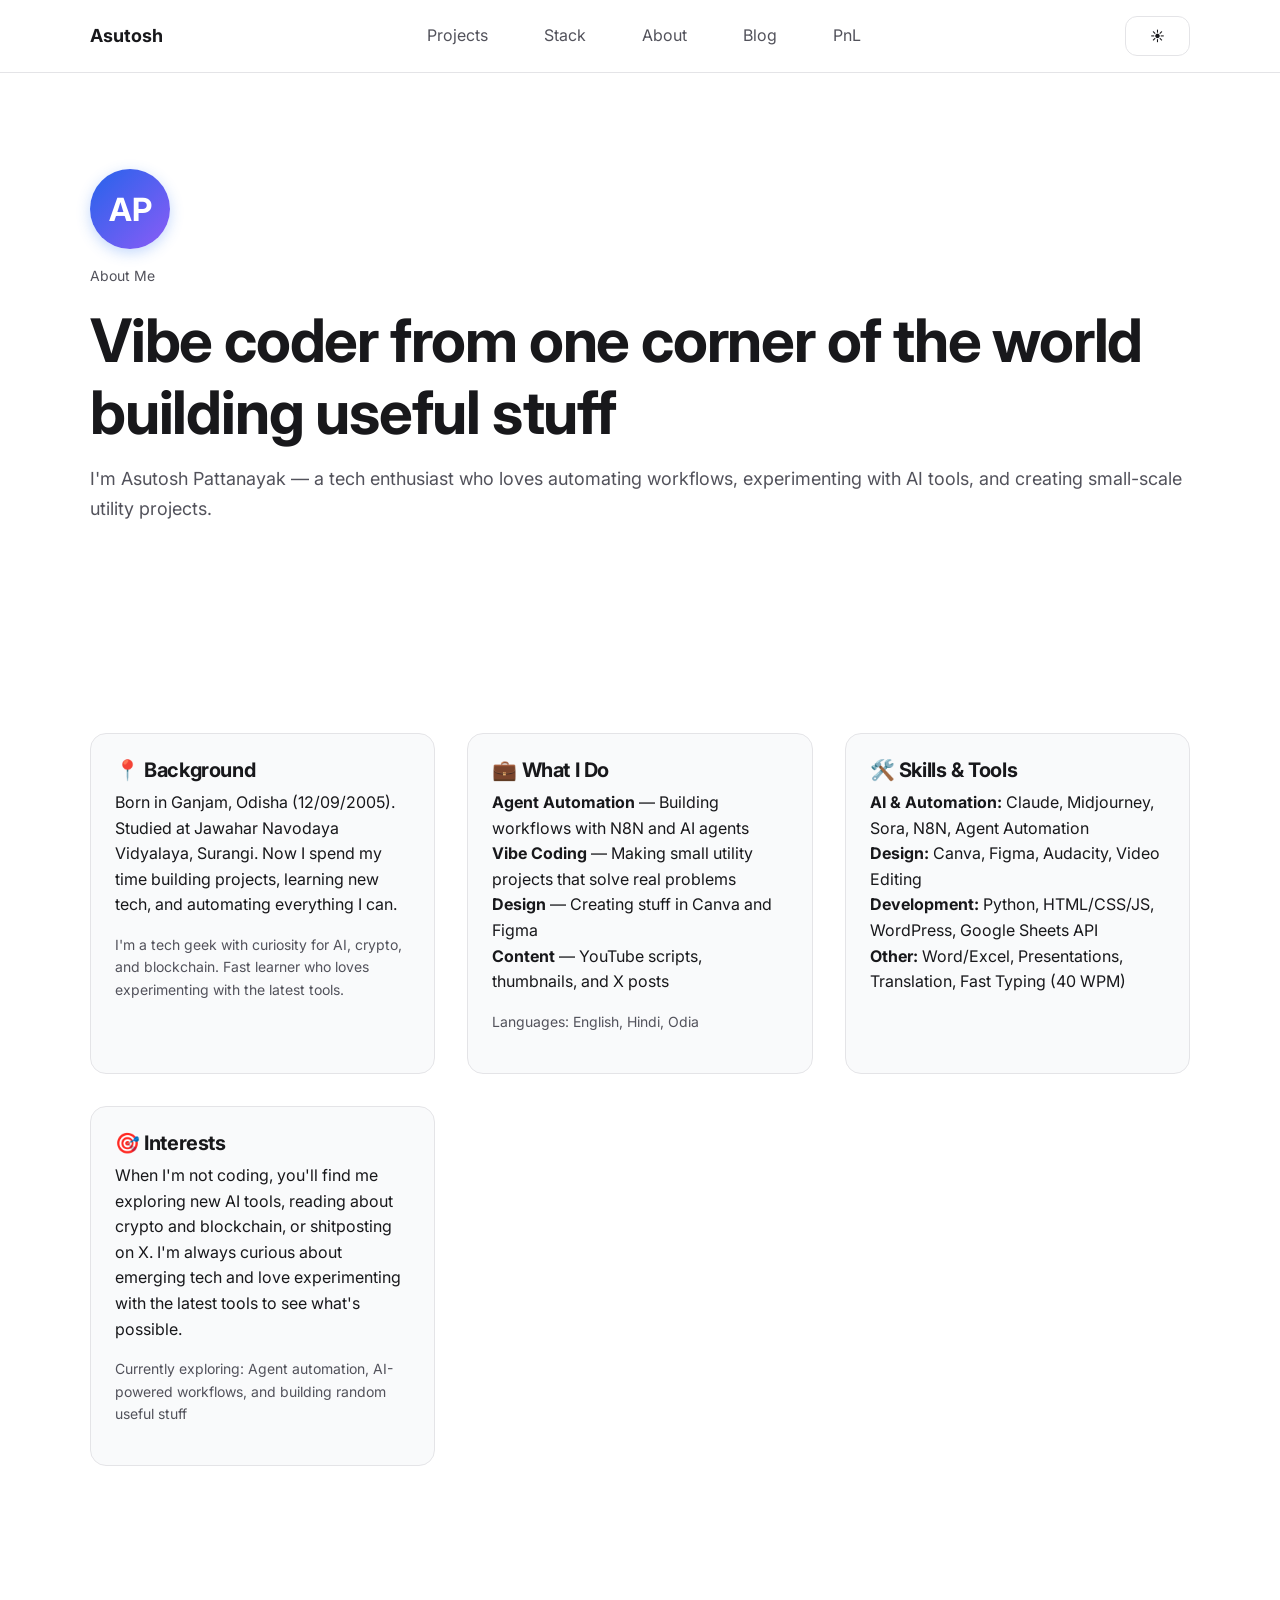
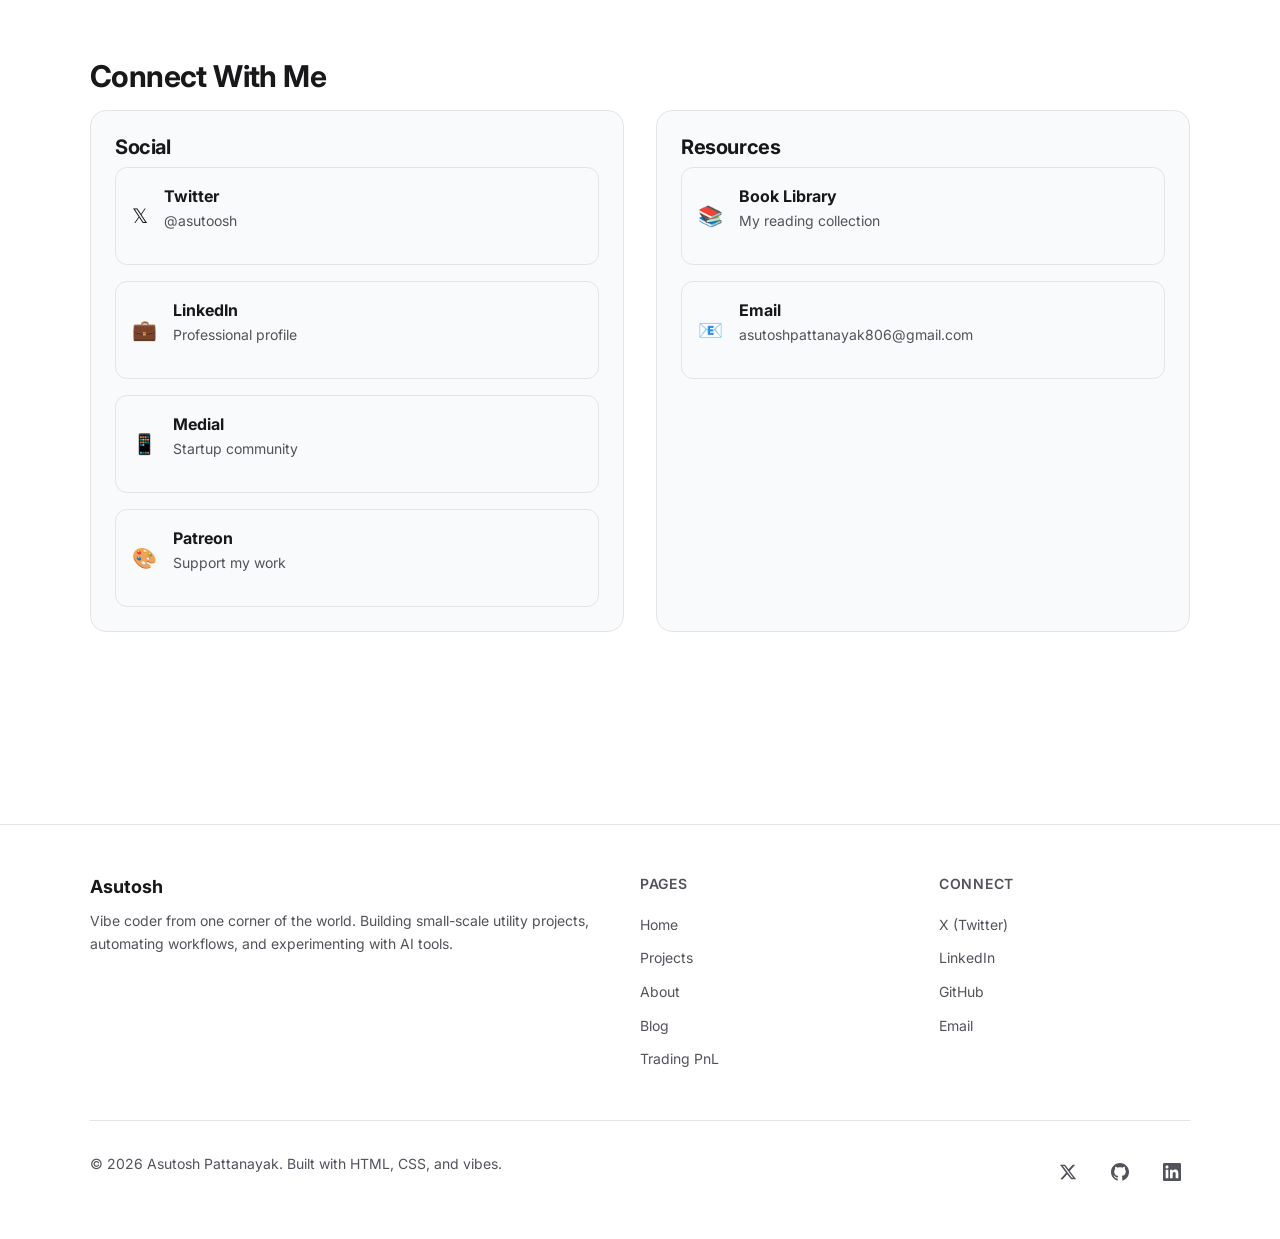
==== commit 914f3997: "Add 'things I believe in' quotes page, update tagline to 'one corner of the world' Co-authored-by: N" ====
--- a/about.html
+++ b/about.html
@@ -9,7 +9,7 @@
   
   <!-- Open Graph -->
   <meta property="og:title" content="About — Asutosh Pattanayak">
-  <meta property="og:description" content="Vibe coder from Odisha building useful stuff. Learn about my background, skills, and projects.">
+  <meta property="og:description" content="Vibe coder from one corner of the world building useful stuff. Learn about my background, skills, and projects.">
   <meta property="og:type" content="website">
   <meta property="og:url" content="https://asutoosh.me/about.html">
   <meta name="twitter:card" content="summary">
@@ -63,7 +63,7 @@
       <div>
         <div class="avatar">AP</div>
         <p class="muted">About Me</p>
-        <h1>Vibe coder from Odisha building useful stuff</h1>
+        <h1>Vibe coder from one corner of the world building useful stuff</h1>
         <p class="lead">
           I'm Asutosh Pattanayak — a tech enthusiast who loves automating workflows, 
           experimenting with AI tools, and creating small-scale utility projects.
@@ -190,7 +190,7 @@
       <div class="footer-grid">
         <div>
           <div class="footer-brand">Asutosh</div>
-          <p class="footer-desc">Vibe coder from Odisha. Building small-scale utility projects, automating workflows, and experimenting with AI tools.</p>
+          <p class="footer-desc">Vibe coder from one corner of the world. Building small-scale utility projects, automating workflows, and experimenting with AI tools.</p>
         </div>
         <div>
           <div class="footer-heading">Pages</div>
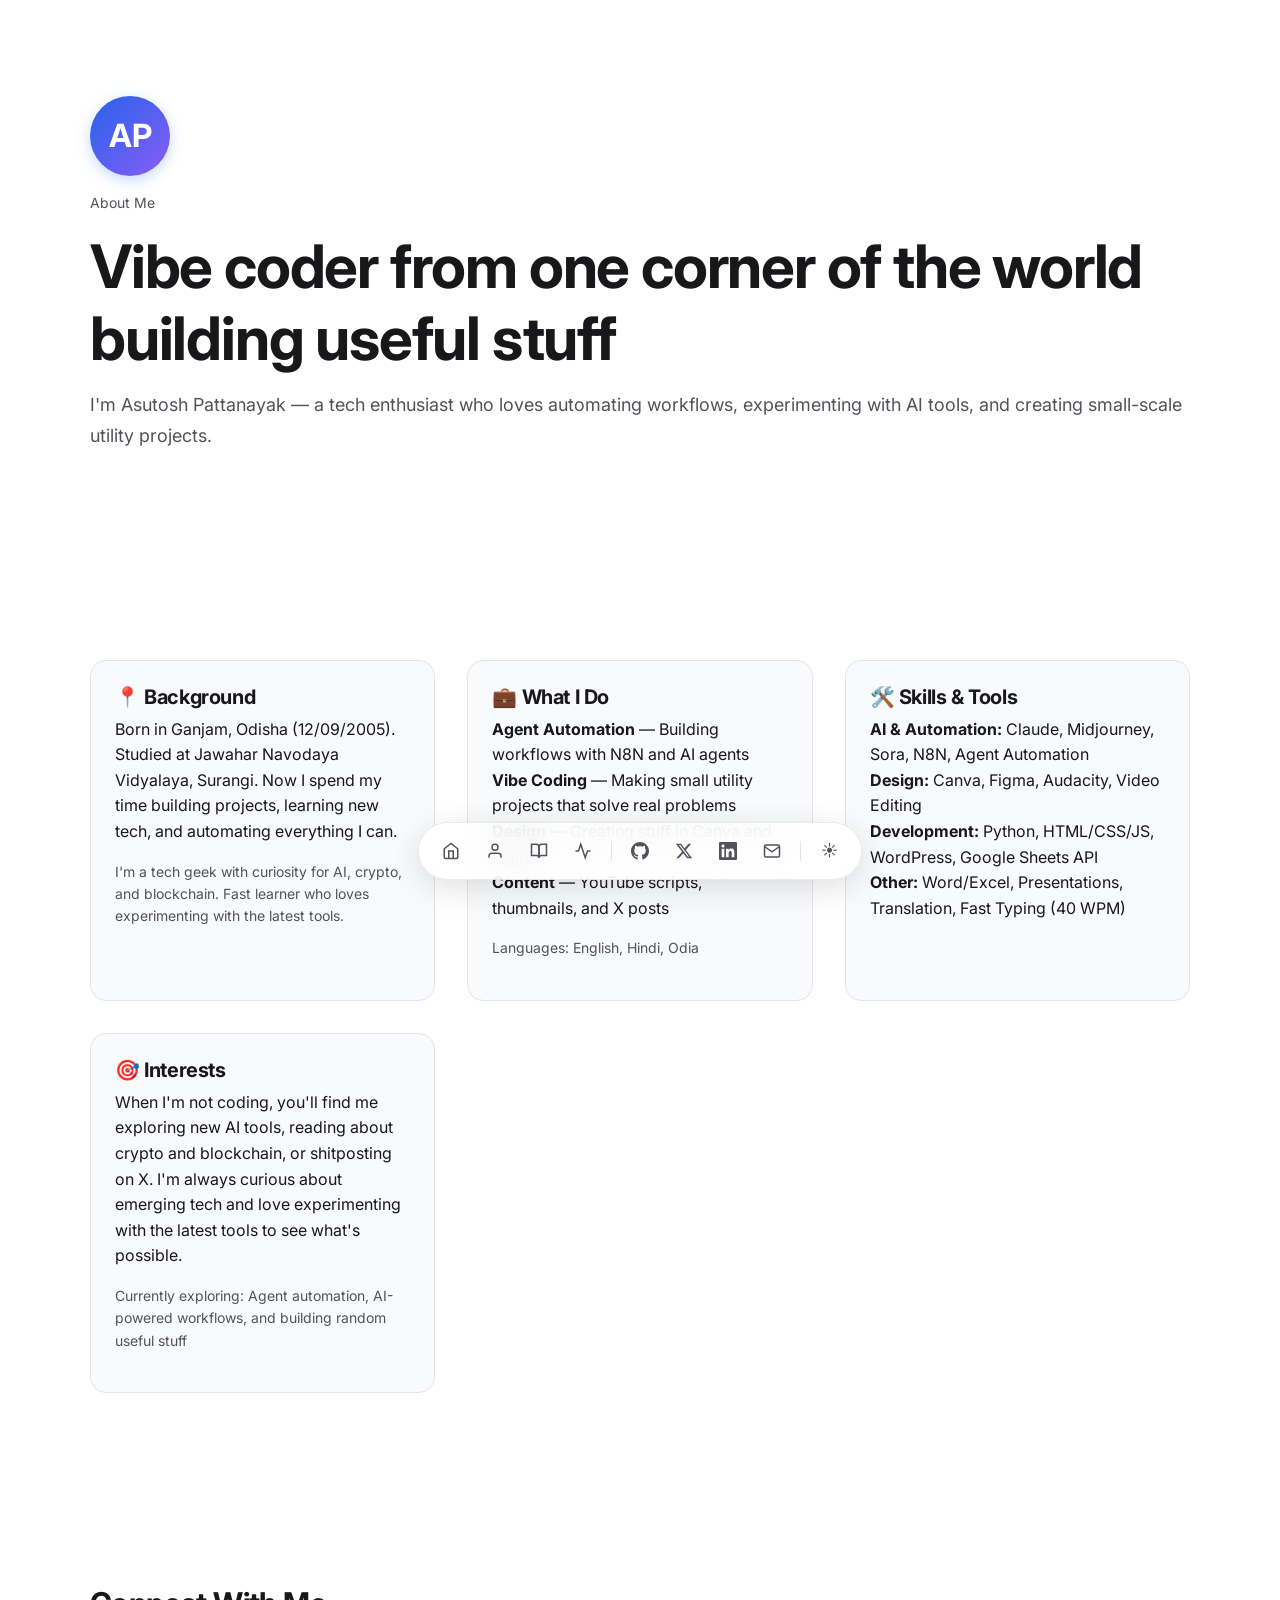
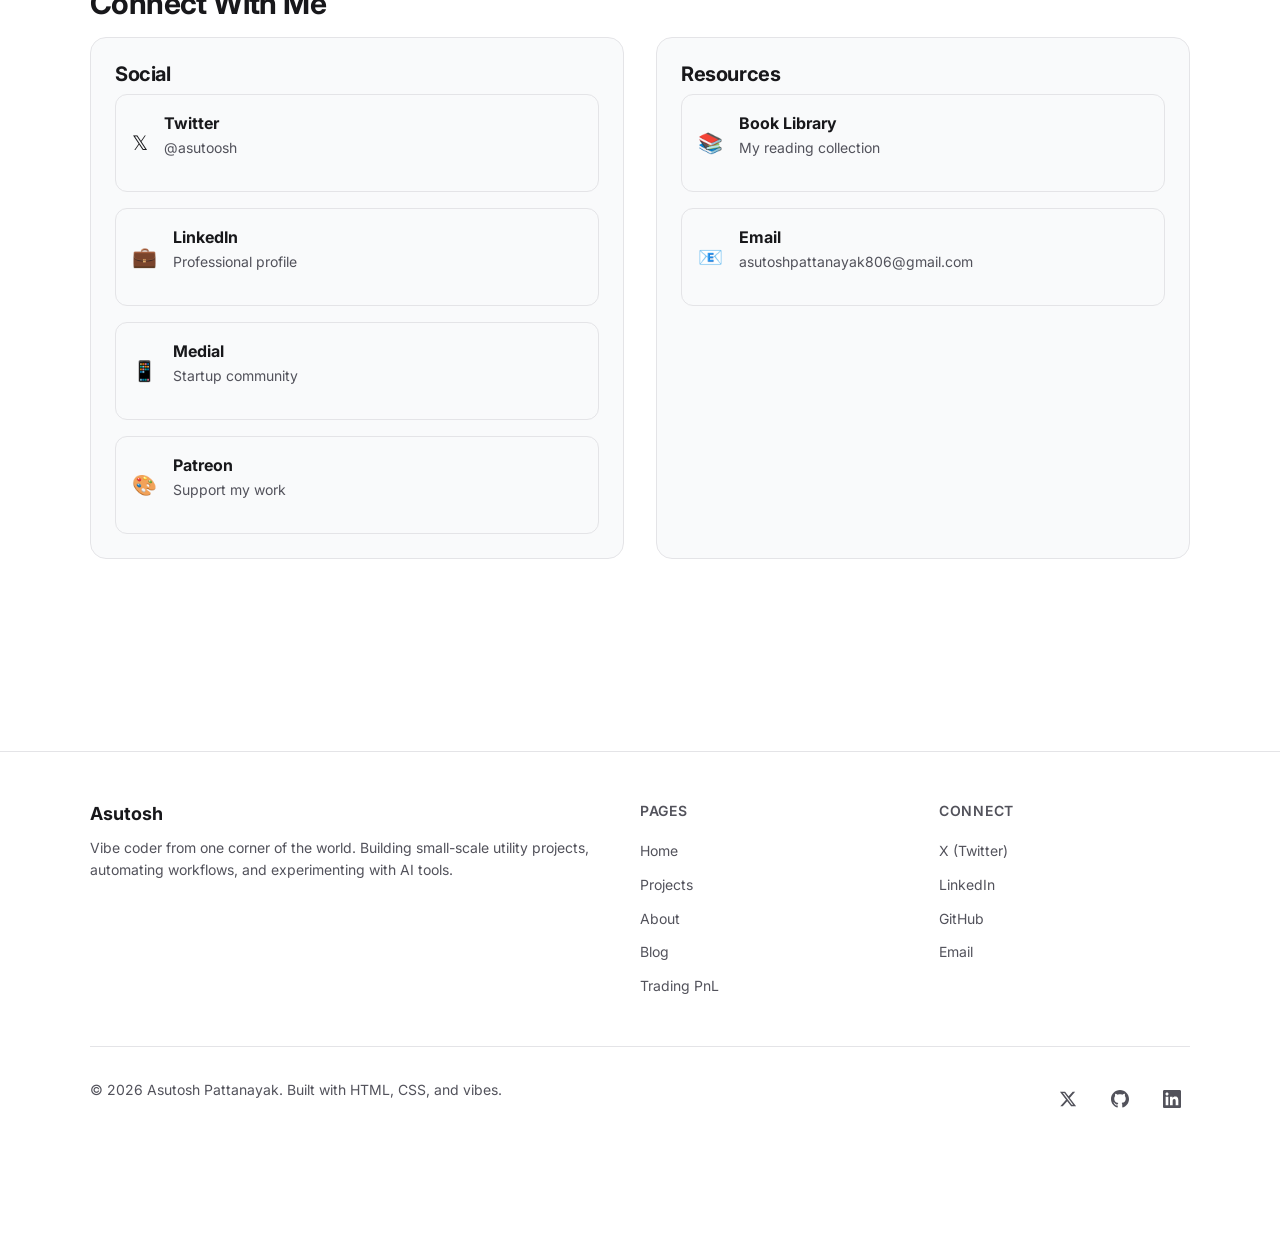
==== commit 0e6b12fe: "Replace top header with floating bottom dock navigation (amritwt.me style) Co-authored-by: Noma-d/We" ====
--- a/about.html
+++ b/about.html
@@ -26,36 +26,20 @@
   <link rel="stylesheet" href="styles.css">
 </head>
 <body>
-  <!-- HEADER -->
-  <header>
-    <div class="container nav">
-      <a href="index.html" class="brand">
-        <span>Asutosh</span>
-      </a>
-      
-      <button class="hamburger" aria-label="Toggle menu" aria-expanded="false">
-        <svg width="24" height="24" viewBox="0 0 24 24" fill="none" stroke="currentColor" stroke-width="2">
-          <path d="M3 6h18M3 12h18M3 18h18"/>
-        </svg>
-      </button>
-
-      <nav aria-label="Main navigation">
-        <ul class="nav-links">
-          <li><a href="index.html#projects">Projects</a></li>
-          <li><a href="index.html#stack">Stack</a></li>
-          <li><a href="about.html">About</a></li>
-          <li><a href="blog.html">Blog</a></li>
-          <li><a href="pnl.html">PnL</a></li>
-        </ul>
-      </nav>
-
-      <div class="nav-actions">
-        <button id="themeToggle" class="btn btn-ghost" role="switch" aria-checked="false" aria-label="Toggle theme">
-          🌙
-        </button>
-      </div>
-    </div>
-  </header>
+  <!-- BOTTOM DOCK NAV -->
+  <nav class="bottom-dock" aria-label="Main navigation">
+    <a href="index.html" class="dock-item" aria-label="Home" title="Home"><svg viewBox="0 0 24 24" fill="none" stroke="currentColor" stroke-width="2"><path d="M3 9l9-7 9 7v11a2 2 0 0 1-2 2H5a2 2 0 0 1-2-2z"/><polyline points="9 22 9 12 15 12 15 22"/></svg></a>
+    <a href="about.html" class="dock-item" aria-label="About" title="About"><svg viewBox="0 0 24 24" fill="none" stroke="currentColor" stroke-width="2"><path d="M20 21v-2a4 4 0 0 0-4-4H8a4 4 0 0 0-4 4v2"/><circle cx="12" cy="7" r="4"/></svg></a>
+    <a href="blog.html" class="dock-item" aria-label="Blog" title="Blog"><svg viewBox="0 0 24 24" fill="none" stroke="currentColor" stroke-width="2"><path d="M2 3h6a4 4 0 0 1 4 4v14a3 3 0 0 0-3-3H2z"/><path d="M22 3h-6a4 4 0 0 0-4 4v14a3 3 0 0 1 3-3h7z"/></svg></a>
+    <a href="pnl.html" class="dock-item" aria-label="PnL" title="Trading PnL"><svg viewBox="0 0 24 24" fill="none" stroke="currentColor" stroke-width="2"><polyline points="22 12 18 12 15 21 9 3 6 12 2 12"/></svg></a>
+    <span class="dock-divider"></span>
+    <a href="https://github.com/asutoosh" target="_blank" rel="noopener" class="dock-item" aria-label="GitHub" title="GitHub"><svg viewBox="0 0 24 24" fill="currentColor"><path d="M12 0c-6.626 0-12 5.373-12 12 0 5.302 3.438 9.8 8.207 11.387.599.111.793-.261.793-.577v-2.234c-3.338.726-4.033-1.416-4.033-1.416-.546-1.387-1.333-1.756-1.333-1.756-1.089-.745.083-.729.083-.729 1.205.084 1.839 1.237 1.839 1.237 1.07 1.834 2.807 1.304 3.492.997.107-.775.418-1.305.762-1.604-2.665-.305-5.467-1.334-5.467-5.931 0-1.311.469-2.381 1.236-3.221-.124-.303-.535-1.524.117-3.176 0 0 1.008-.322 3.301 1.23.957-.266 1.983-.399 3.003-.404 1.02.005 2.047.138 3.006.404 2.291-1.552 3.297-1.23 3.297-1.23.653 1.653.242 2.874.118 3.176.77.84 1.235 1.911 1.235 3.221 0 4.609-2.807 5.624-5.479 5.921.43.372.823 1.102.823 2.222v3.293c0 .319.192.694.801.576 4.765-1.589 8.199-6.086 8.199-11.386 0-6.627-5.373-12-12-12z"/></svg></a>
+    <a href="https://x.com/asutoosh" target="_blank" rel="noopener" class="dock-item" aria-label="X" title="X"><svg viewBox="0 0 24 24" fill="currentColor"><path d="M18.244 2.25h3.308l-7.227 8.26 8.502 11.24H16.17l-5.214-6.817L4.99 21.75H1.68l7.73-8.835L1.254 2.25H8.08l4.713 6.231zm-1.161 17.52h1.833L7.084 4.126H5.117z"/></svg></a>
+    <a href="https://www.linkedin.com/in/asutosh-pattanayak/" target="_blank" rel="noopener" class="dock-item" aria-label="LinkedIn" title="LinkedIn"><svg viewBox="0 0 24 24" fill="currentColor"><path d="M20.447 20.452h-3.554v-5.569c0-1.328-.027-3.037-1.852-3.037-1.853 0-2.136 1.445-2.136 2.939v5.667H9.351V9h3.414v1.561h.046c.477-.9 1.637-1.85 3.37-1.85 3.601 0 4.267 2.37 4.267 5.455v6.286zM5.337 7.433c-1.144 0-2.063-.926-2.063-2.065 0-1.138.92-2.063 2.063-2.063 1.14 0 2.064.925 2.064 2.063 0 1.139-.925 2.065-2.064 2.065zm1.782 13.019H3.555V9h3.564v11.452zM22.225 0H1.771C.792 0 0 .774 0 1.729v20.542C0 23.227.792 24 1.771 24h20.451C23.2 24 24 23.227 24 22.271V1.729C24 .774 23.2 0 22.222 0h.003z"/></svg></a>
+    <a href="mailto:asutoshpattanayak806@gmail.com" class="dock-item" aria-label="Email" title="Email"><svg viewBox="0 0 24 24" fill="none" stroke="currentColor" stroke-width="2"><path d="M4 4h16c1.1 0 2 .9 2 2v12c0 1.1-.9 2-2 2H4c-1.1 0-2-.9-2-2V6c0-1.1.9-2 2-2z"/><polyline points="22,6 12,13 2,6"/></svg></a>
+    <span class="dock-divider"></span>
+    <button id="themeToggle" class="dock-item" role="switch" aria-checked="false" aria-label="Toggle theme" title="Toggle theme">🌙</button>
+  </nav>
 
   <main id="main">
     <!-- ABOUT HERO -->
--- a/styles.css
+++ b/styles.css
@@ -156,106 +156,78 @@
   padding-block: var(--space-3xl);
 }
 
-/* =================== HEADER / NAV =================== */
-header {
-  position: sticky;
-  top: 0;
-  z-index: 50;
-  backdrop-filter: blur(12px) saturate(120%);
-  background: rgba(10, 10, 10, 0.8);
-  border-bottom: 1px solid var(--border);
-}
-
-:root.light header {
-  background: rgba(255, 255, 255, 0.8);
-}
-
-.nav {
-  display: flex;
-  align-items: center;
-  justify-content: space-between;
-  gap: var(--space-sm);
-  padding-block: var(--space-sm);
-}
-
-.brand {
-  font-weight: 700;
-  font-size: var(--text-lg);
-  display: flex;
-  align-items: center;
-  gap: var(--space-xs);
-}
-
-.brand-emoji {
-  font-size: var(--text-2xl);
-}
-
-nav ul {
-  display: flex;
-  gap: var(--space-md);
-  list-style: none;
-}
-
-nav a {
-  color: var(--muted);
-  transition: color var(--transition);
-  padding: var(--space-xs) var(--space-sm);
-  border-radius: var(--radius-sm);
-}
-
-nav a:hover,
-nav a:focus-visible {
+/* =================== BOTTOM DOCK NAV =================== */
+.bottom-dock {
+  position: fixed;
+  bottom: 20px;
+  left: 50%;
+  transform: translateX(-50%);
+  z-index: 100;
+  display: flex;
+  align-items: center;
+  gap: 4px;
+  padding: 8px 12px;
+  background: rgba(24, 24, 27, 0.85);
+  backdrop-filter: blur(16px) saturate(150%);
+  border: 1px solid rgba(255, 255, 255, 0.08);
+  border-radius: 999px;
+  box-shadow: 0 8px 32px rgba(0, 0, 0, 0.4);
+}
+
+:root.light .bottom-dock {
+  background: rgba(255, 255, 255, 0.85);
+  border-color: rgba(0, 0, 0, 0.08);
+  box-shadow: 0 8px 32px rgba(0, 0, 0, 0.12);
+}
+
+.dock-item {
+  display: inline-flex;
+  align-items: center;
+  justify-content: center;
+  width: 40px;
+  height: 40px;
+  border-radius: 50%;
+  color: var(--muted);
+  background: transparent;
+  border: none;
+  cursor: pointer;
+  transition: all 0.2s ease;
+  text-decoration: none;
+  font-size: 1rem;
+}
+
+.dock-item:hover,
+.dock-item:focus-visible {
   color: var(--text);
-  background: var(--surface);
+  background: rgba(255, 255, 255, 0.1);
+  transform: translateY(-2px);
   outline: none;
 }
 
-.nav-actions {
-  display: flex;
-  align-items: center;
-  gap: var(--space-sm);
-}
-
-/* Mobile Nav */
-.hamburger {
-  display: none;
-  background: none;
-  border: 1px solid var(--border);
-  padding: var(--space-xs);
-  border-radius: var(--radius-sm);
-  cursor: pointer;
-  color: var(--text);
-}
-
-@media (max-width: 768px) {
-  nav {
-    display: none;
-  }
-  
-  nav.open {
-    display: block;
-    position: absolute;
-    top: 100%;
-    left: 0;
-    right: 0;
-    background: var(--bg);
-    border-bottom: 1px solid var(--border);
-    padding: var(--space-sm);
-  }
-  
-  nav.open ul {
-    flex-direction: column;
-    gap: 0;
-  }
-  
-  nav.open a {
-    display: block;
-    padding: var(--space-sm);
-  }
-  
-  .hamburger {
-    display: block;
-  }
+:root.light .dock-item:hover,
+:root.light .dock-item:focus-visible {
+  background: rgba(0, 0, 0, 0.06);
+}
+
+.dock-item svg {
+  width: 18px;
+  height: 18px;
+}
+
+.dock-divider {
+  width: 1px;
+  height: 20px;
+  background: rgba(255, 255, 255, 0.1);
+  margin: 0 4px;
+  flex-shrink: 0;
+}
+
+:root.light .dock-divider {
+  background: rgba(0, 0, 0, 0.1);
+}
+
+body {
+  padding-bottom: 80px;
 }
 
 /* =================== BUTTONS =================== */
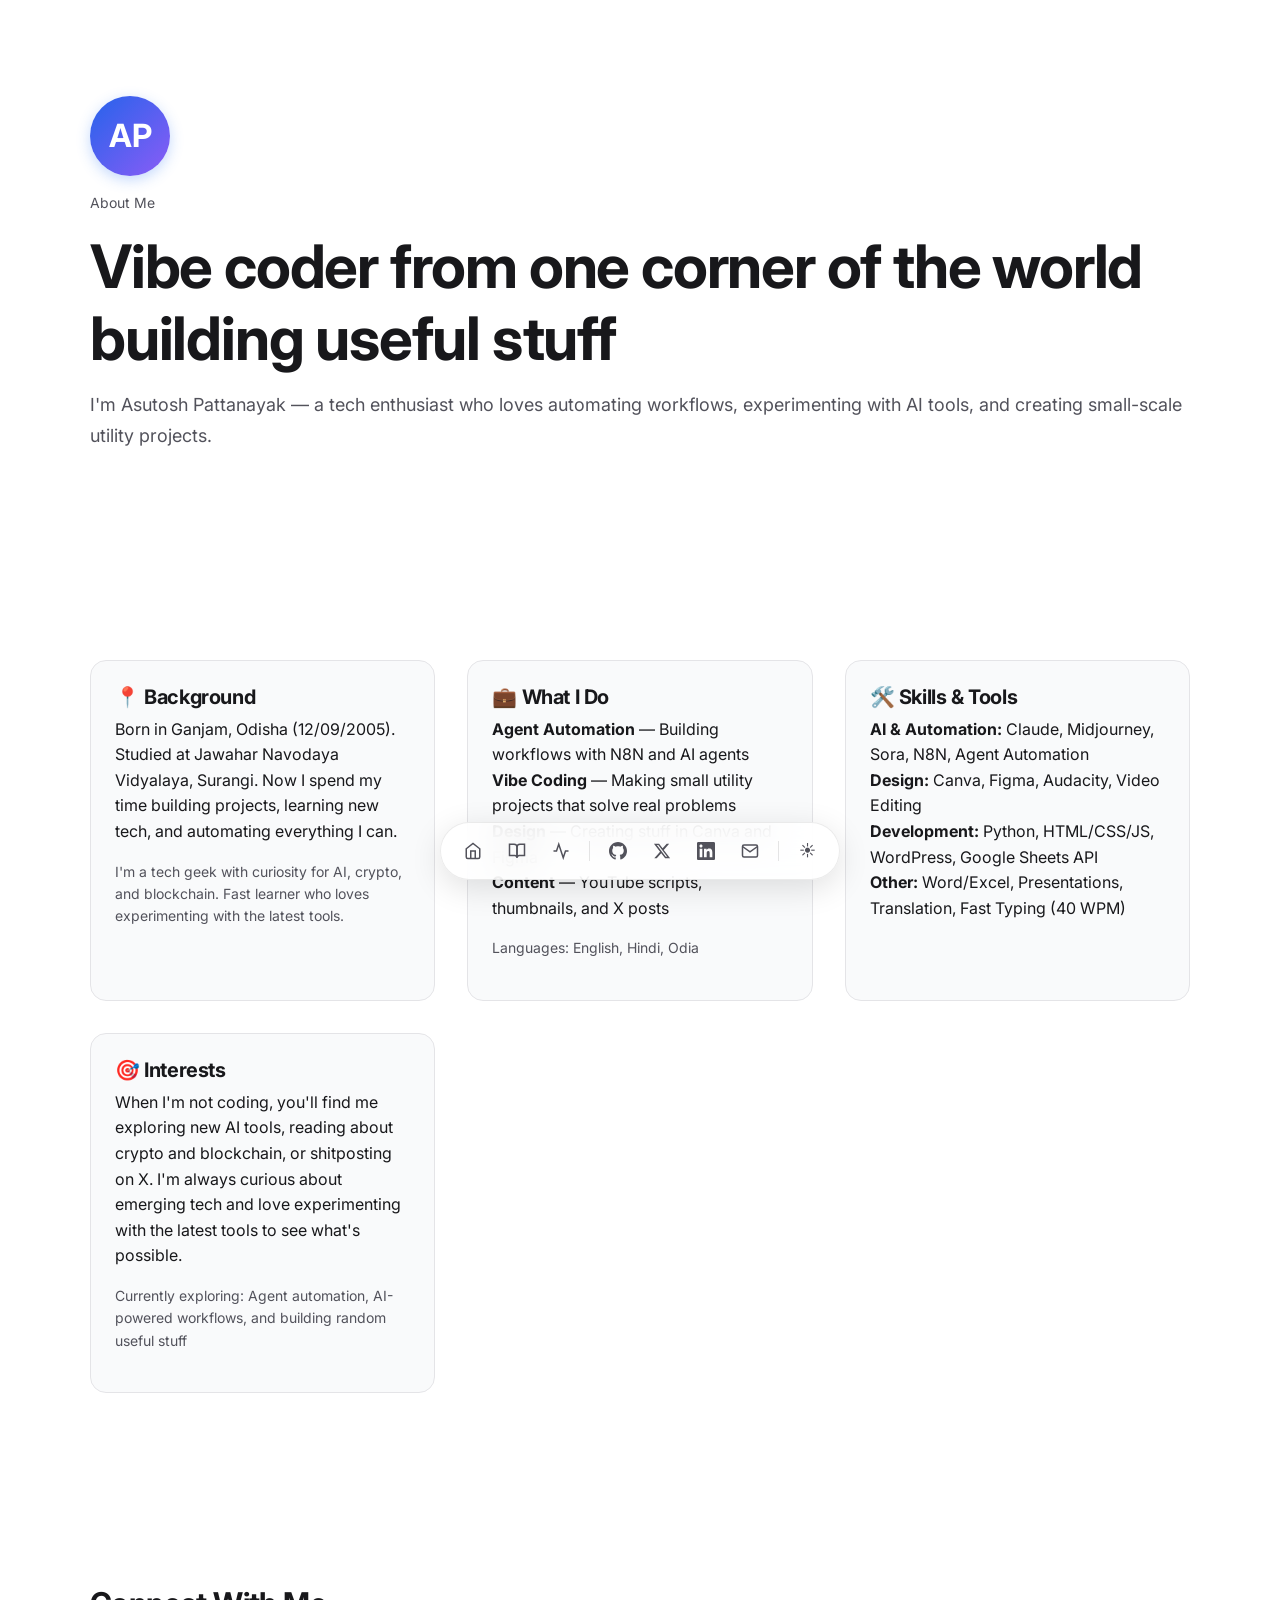
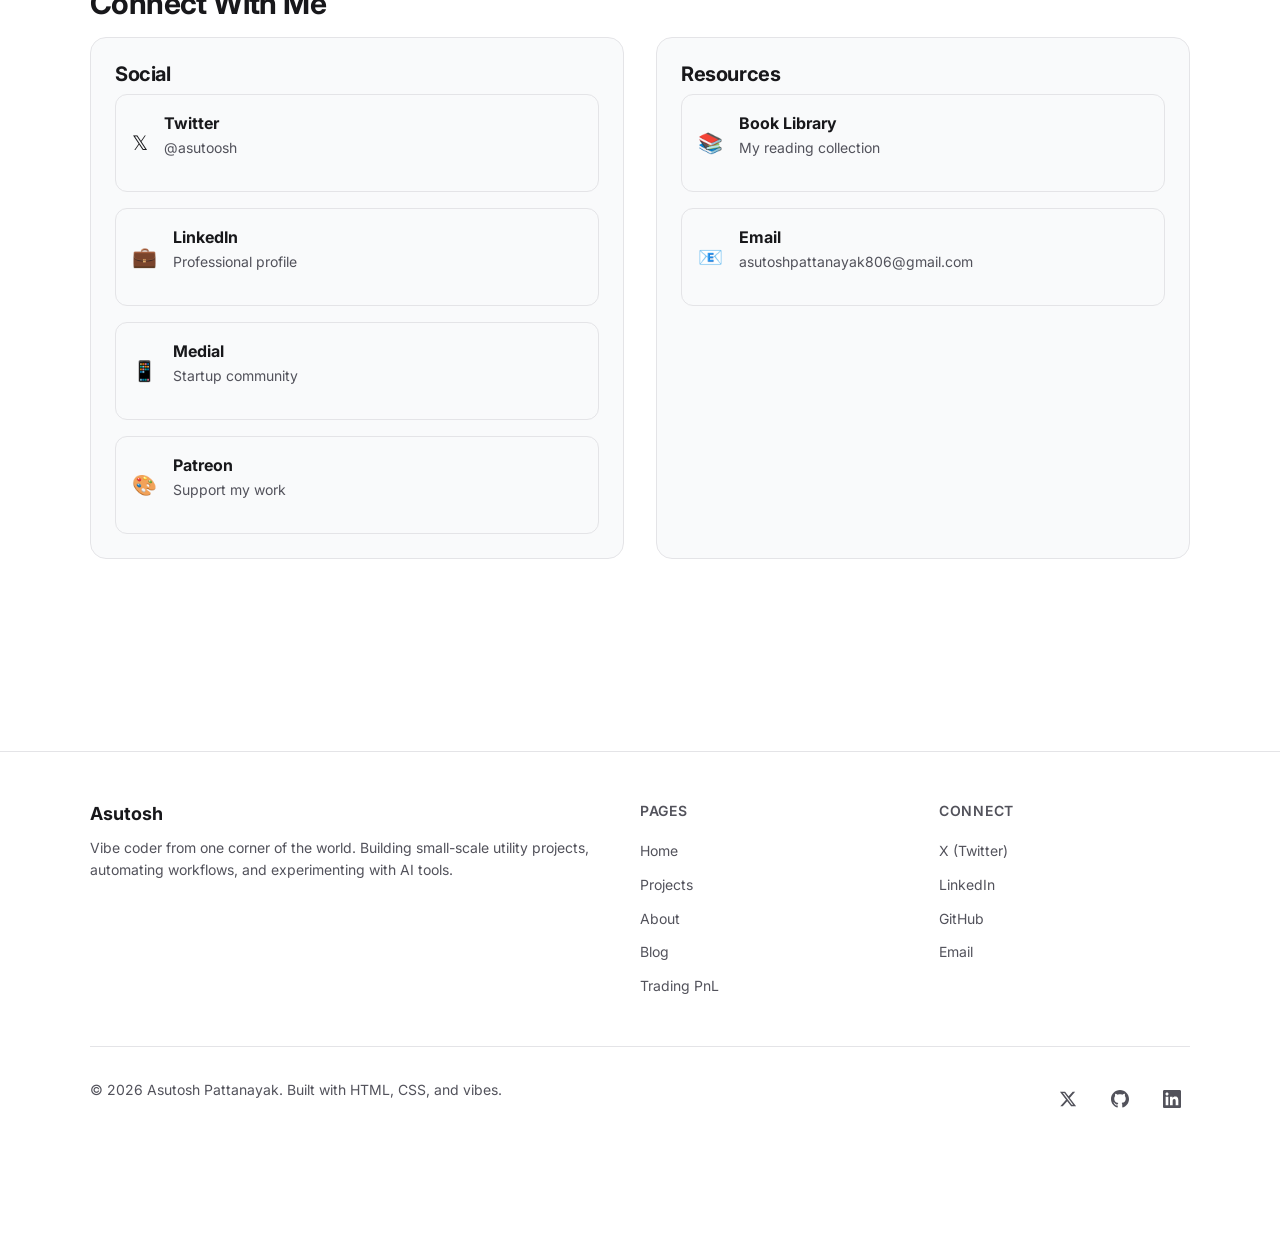
==== commit 7f39936e: "Remove About link from bottom dock navigation Co-authored-by: Noma-d/Web <asutoosh@users.noreply.git" ====
--- a/about.html
+++ b/about.html
@@ -29,7 +29,6 @@
   <!-- BOTTOM DOCK NAV -->
   <nav class="bottom-dock" aria-label="Main navigation">
     <a href="index.html" class="dock-item" aria-label="Home" title="Home"><svg viewBox="0 0 24 24" fill="none" stroke="currentColor" stroke-width="2"><path d="M3 9l9-7 9 7v11a2 2 0 0 1-2 2H5a2 2 0 0 1-2-2z"/><polyline points="9 22 9 12 15 12 15 22"/></svg></a>
-    <a href="about.html" class="dock-item" aria-label="About" title="About"><svg viewBox="0 0 24 24" fill="none" stroke="currentColor" stroke-width="2"><path d="M20 21v-2a4 4 0 0 0-4-4H8a4 4 0 0 0-4 4v2"/><circle cx="12" cy="7" r="4"/></svg></a>
     <a href="blog.html" class="dock-item" aria-label="Blog" title="Blog"><svg viewBox="0 0 24 24" fill="none" stroke="currentColor" stroke-width="2"><path d="M2 3h6a4 4 0 0 1 4 4v14a3 3 0 0 0-3-3H2z"/><path d="M22 3h-6a4 4 0 0 0-4 4v14a3 3 0 0 1 3-3h7z"/></svg></a>
     <a href="pnl.html" class="dock-item" aria-label="PnL" title="Trading PnL"><svg viewBox="0 0 24 24" fill="none" stroke="currentColor" stroke-width="2"><polyline points="22 12 18 12 15 21 9 3 6 12 2 12"/></svg></a>
     <span class="dock-divider"></span>
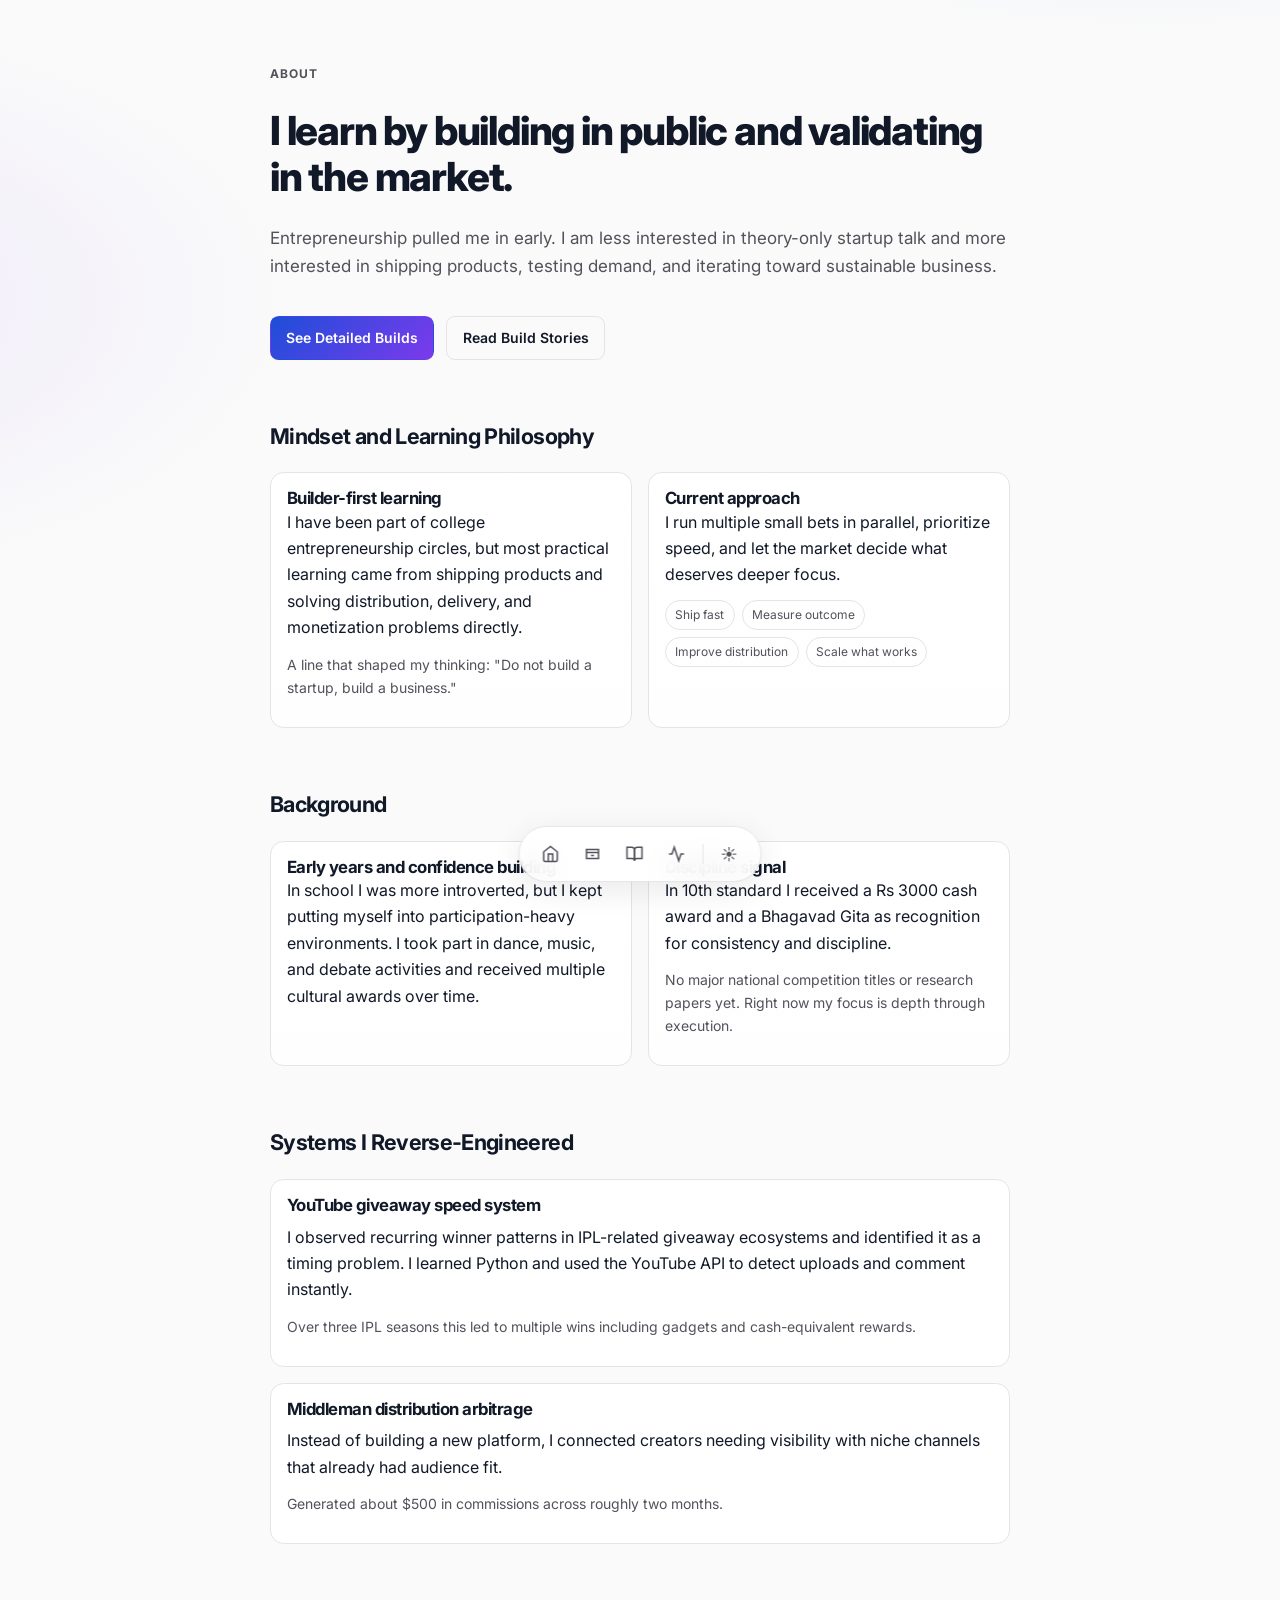
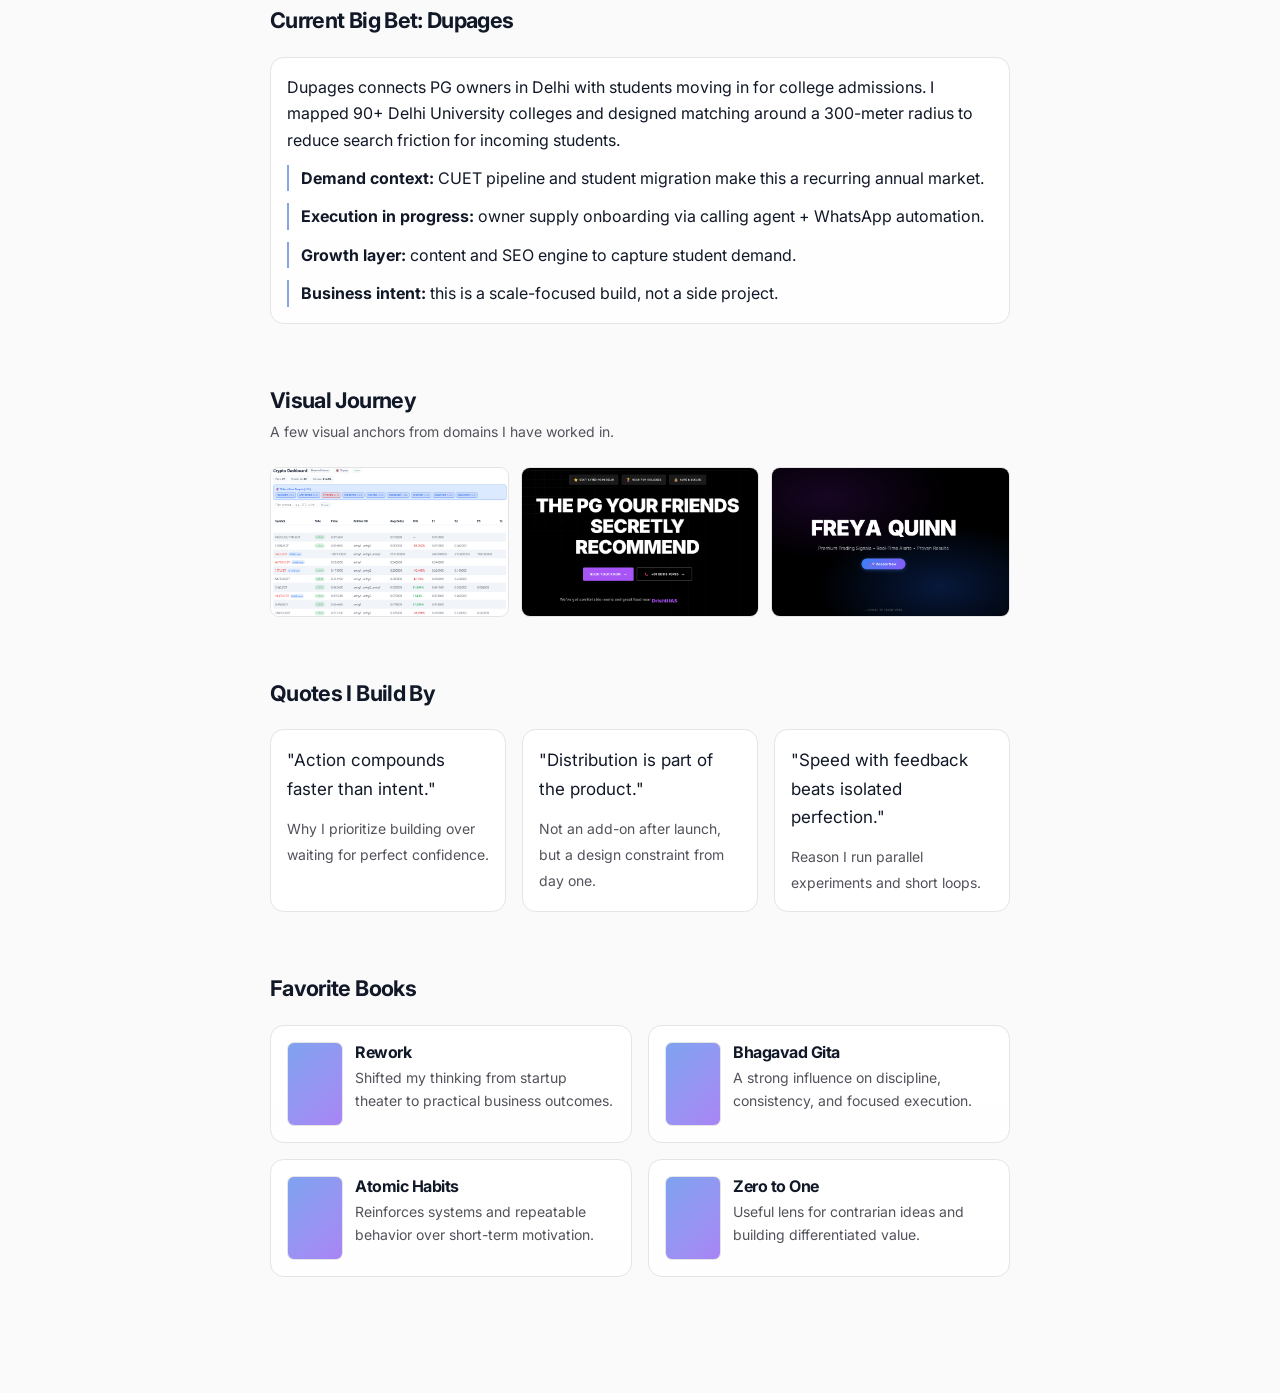
==== commit 6cf3e631: "Refine homepage bio and clean blog content Update the homepage intro copy and social links, remove p" ====
--- a/about.html
+++ b/about.html
@@ -4,214 +4,179 @@
   <meta charset="UTF-8">
   <meta name="viewport" content="width=device-width, initial-scale=1.0">
   <meta name="color-scheme" content="dark light">
-  <title>About — Asutosh Pattanayak</title>
-  <meta name="description" content="Learn more about Asutosh Pattanayak - vibe coder, automation enthusiast, and builder of useful stuff.">
-  
-  <!-- Open Graph -->
-  <meta property="og:title" content="About — Asutosh Pattanayak">
-  <meta property="og:description" content="Vibe coder from one corner of the world building useful stuff. Learn about my background, skills, and projects.">
-  <meta property="og:type" content="website">
-  <meta property="og:url" content="https://asutoosh.me/about.html">
-  <meta name="twitter:card" content="summary">
-  <meta name="twitter:site" content="@asutoosh">
-
-  <!-- Favicon -->
+  <title>About - Asutosh Pattanayak</title>
+  <meta name="description" content="Founder journey, mindset, and background of Asutosh Pattanayak.">
   <link rel="icon" href="data:image/svg+xml,<svg xmlns=%22http://www.w3.org/2000/svg%22 viewBox=%220 0 100 100%22><text y=%22.9em%22 x=%22.1em%22 font-size=%2290%22>🚀</text></svg>">
-
-  <!-- Fonts -->
   <link rel="preconnect" href="https://fonts.googleapis.com">
   <link rel="preconnect" href="https://fonts.gstatic.com" crossorigin>
   <link href="https://fonts.googleapis.com/css2?family=Inter:wght@400;500;600;700;800&display=swap" rel="stylesheet">
-
   <link rel="stylesheet" href="styles.css">
 </head>
 <body>
-  <!-- BOTTOM DOCK NAV -->
   <nav class="bottom-dock" aria-label="Main navigation">
     <a href="index.html" class="dock-item" aria-label="Home" title="Home"><svg viewBox="0 0 24 24" fill="none" stroke="currentColor" stroke-width="2"><path d="M3 9l9-7 9 7v11a2 2 0 0 1-2 2H5a2 2 0 0 1-2-2z"/><polyline points="9 22 9 12 15 12 15 22"/></svg></a>
+    <a href="builds.html" class="dock-item" aria-label="Builds" title="Builds"><svg viewBox="0 0 24 24" fill="none" stroke="currentColor" stroke-width="2"><path d="M4 6h16v12H4z"/><path d="M4 10h16"/><path d="M10 14h4"/></svg></a>
     <a href="blog.html" class="dock-item" aria-label="Blog" title="Blog"><svg viewBox="0 0 24 24" fill="none" stroke="currentColor" stroke-width="2"><path d="M2 3h6a4 4 0 0 1 4 4v14a3 3 0 0 0-3-3H2z"/><path d="M22 3h-6a4 4 0 0 0-4 4v14a3 3 0 0 1 3-3h7z"/></svg></a>
     <a href="pnl.html" class="dock-item" aria-label="PnL" title="Trading PnL"><svg viewBox="0 0 24 24" fill="none" stroke="currentColor" stroke-width="2"><polyline points="22 12 18 12 15 21 9 3 6 12 2 12"/></svg></a>
-    <span class="dock-divider"></span>
-    <a href="https://github.com/asutoosh" target="_blank" rel="noopener" class="dock-item" aria-label="GitHub" title="GitHub"><svg viewBox="0 0 24 24" fill="currentColor"><path d="M12 0c-6.626 0-12 5.373-12 12 0 5.302 3.438 9.8 8.207 11.387.599.111.793-.261.793-.577v-2.234c-3.338.726-4.033-1.416-4.033-1.416-.546-1.387-1.333-1.756-1.333-1.756-1.089-.745.083-.729.083-.729 1.205.084 1.839 1.237 1.839 1.237 1.07 1.834 2.807 1.304 3.492.997.107-.775.418-1.305.762-1.604-2.665-.305-5.467-1.334-5.467-5.931 0-1.311.469-2.381 1.236-3.221-.124-.303-.535-1.524.117-3.176 0 0 1.008-.322 3.301 1.23.957-.266 1.983-.399 3.003-.404 1.02.005 2.047.138 3.006.404 2.291-1.552 3.297-1.23 3.297-1.23.653 1.653.242 2.874.118 3.176.77.84 1.235 1.911 1.235 3.221 0 4.609-2.807 5.624-5.479 5.921.43.372.823 1.102.823 2.222v3.293c0 .319.192.694.801.576 4.765-1.589 8.199-6.086 8.199-11.386 0-6.627-5.373-12-12-12z"/></svg></a>
-    <a href="https://x.com/asutoosh" target="_blank" rel="noopener" class="dock-item" aria-label="X" title="X"><svg viewBox="0 0 24 24" fill="currentColor"><path d="M18.244 2.25h3.308l-7.227 8.26 8.502 11.24H16.17l-5.214-6.817L4.99 21.75H1.68l7.73-8.835L1.254 2.25H8.08l4.713 6.231zm-1.161 17.52h1.833L7.084 4.126H5.117z"/></svg></a>
-    <a href="https://www.linkedin.com/in/asutosh-pattanayak/" target="_blank" rel="noopener" class="dock-item" aria-label="LinkedIn" title="LinkedIn"><svg viewBox="0 0 24 24" fill="currentColor"><path d="M20.447 20.452h-3.554v-5.569c0-1.328-.027-3.037-1.852-3.037-1.853 0-2.136 1.445-2.136 2.939v5.667H9.351V9h3.414v1.561h.046c.477-.9 1.637-1.85 3.37-1.85 3.601 0 4.267 2.37 4.267 5.455v6.286zM5.337 7.433c-1.144 0-2.063-.926-2.063-2.065 0-1.138.92-2.063 2.063-2.063 1.14 0 2.064.925 2.064 2.063 0 1.139-.925 2.065-2.064 2.065zm1.782 13.019H3.555V9h3.564v11.452zM22.225 0H1.771C.792 0 0 .774 0 1.729v20.542C0 23.227.792 24 1.771 24h20.451C23.2 24 24 23.227 24 22.271V1.729C24 .774 23.2 0 22.222 0h.003z"/></svg></a>
-    <a href="mailto:asutoshpattanayak806@gmail.com" class="dock-item" aria-label="Email" title="Email"><svg viewBox="0 0 24 24" fill="none" stroke="currentColor" stroke-width="2"><path d="M4 4h16c1.1 0 2 .9 2 2v12c0 1.1-.9 2-2 2H4c-1.1 0-2-.9-2-2V6c0-1.1.9-2 2-2z"/><polyline points="22,6 12,13 2,6"/></svg></a>
     <span class="dock-divider"></span>
     <button id="themeToggle" class="dock-item" role="switch" aria-checked="false" aria-label="Toggle theme" title="Toggle theme">🌙</button>
   </nav>
 
   <main id="main">
-    <!-- ABOUT HERO -->
-    <section class="container hero">
-      <div>
-        <div class="avatar">AP</div>
-        <p class="muted">About Me</p>
-        <h1>Vibe coder from one corner of the world building useful stuff</h1>
-        <p class="lead">
-          I'm Asutosh Pattanayak — a tech enthusiast who loves automating workflows, 
-          experimenting with AI tools, and creating small-scale utility projects.
-        </p>
+    <section class="container hero" data-reveal>
+      <div class="eyebrow">About</div>
+      <h1>I learn by building in public and validating in the market.</h1>
+      <p class="lead">
+        Entrepreneurship pulled me in early. I am less interested in theory-only startup talk and more interested in shipping products, testing demand, and iterating toward sustainable business.
+      </p>
+      <div class="hero-actions">
+        <a class="btn btn-primary" href="builds.html">See Detailed Builds</a>
+        <a class="btn btn-ghost" href="blog.html">Read Build Stories</a>
       </div>
     </section>
 
-    <!-- ABOUT CONTENT -->
-    <section class="container">
+    <section class="container" data-reveal>
+      <div class="section-head">
+        <h2>Mindset and Learning Philosophy</h2>
+      </div>
       <div class="grid grid-2">
-        <div class="card">
-          <h3>📍 Background</h3>
-          <p>
-            Born in Ganjam, Odisha (12/09/2005). Studied at Jawahar Navodaya Vidyalaya, Surangi. 
-            Now I spend my time building projects, learning new tech, and automating everything I can.
-          </p>
-          <p class="muted">
-            I'm a tech geek with curiosity for AI, crypto, and blockchain. Fast learner who loves 
-            experimenting with the latest tools.
-          </p>
-        </div>
-        
-        <div class="card">
-          <h3>💼 What I Do</h3>
-          <p>
-            <strong>Agent Automation</strong> — Building workflows with N8N and AI agents<br>
-            <strong>Vibe Coding</strong> — Making small utility projects that solve real problems<br>
-            <strong>Design</strong> — Creating stuff in Canva and Figma<br>
-            <strong>Content</strong> — YouTube scripts, thumbnails, and X posts
-          </p>
-          <p class="muted">
-            Languages: English, Hindi, Odia
-          </p>
-        </div>
-
-        <div class="card">
-          <h3>🛠️ Skills & Tools</h3>
-          <p>
-            <strong>AI & Automation:</strong> Claude, Midjourney, Sora, N8N, Agent Automation<br>
-            <strong>Design:</strong> Canva, Figma, Audacity, Video Editing<br>
-            <strong>Development:</strong> Python, HTML/CSS/JS, WordPress, Google Sheets API<br>
-            <strong>Other:</strong> Word/Excel, Presentations, Translation, Fast Typing (40 WPM)
-          </p>
-        </div>
-
-        <div class="card">
-          <h3>🎯 Interests</h3>
-          <p>
-            When I'm not coding, you'll find me exploring new AI tools, reading about crypto and blockchain, 
-            or shitposting on X. I'm always curious about emerging tech and love experimenting with 
-            the latest tools to see what's possible.
-          </p>
-          <p class="muted">
-            Currently exploring: Agent automation, AI-powered workflows, and building random useful stuff
-          </p>
-        </div>
+        <article class="card">
+          <h3>Builder-first learning</h3>
+          <p>I have been part of college entrepreneurship circles, but most practical learning came from shipping products and solving distribution, delivery, and monetization problems directly.</p>
+          <p class="muted">A line that shaped my thinking: "Do not build a startup, build a business."</p>
+        </article>
+        <article class="card">
+          <h3>Current approach</h3>
+          <p>I run multiple small bets in parallel, prioritize speed, and let the market decide what deserves deeper focus.</p>
+          <div class="tag-list">
+            <span class="tag">Ship fast</span>
+            <span class="tag">Measure outcome</span>
+            <span class="tag">Improve distribution</span>
+            <span class="tag">Scale what works</span>
+          </div>
+        </article>
       </div>
     </section>
 
-    <!-- LINKS -->
-    <section id="links" class="container">
-      <h2>Connect With Me</h2>
+    <section class="container" data-reveal>
+      <div class="section-head">
+        <h2>Background</h2>
+      </div>
       <div class="grid grid-2">
-        <div class="card">
-          <h3>Social</h3>
-          <div class="link-grid">
-            <a href="https://x.com/asutoosh" target="_blank" rel="noopener" class="link-item">
-              <span class="link-icon">𝕏</span>
-              <div>
-                <strong>Twitter</strong>
-                <p class="muted">@asutoosh</p>
-              </div>
-            </a>
-            <a href="https://www.linkedin.com/in/asutosh-pattanayak/" target="_blank" rel="noopener" class="link-item">
-              <span class="link-icon">💼</span>
-              <div>
-                <strong>LinkedIn</strong>
-                <p class="muted">Professional profile</p>
-              </div>
-            </a>
-            <a href="https://medial.app/user/asutoosh-239bfd84e33f6" target="_blank" rel="noopener" class="link-item">
-              <span class="link-icon">📱</span>
-              <div>
-                <strong>Medial</strong>
-                <p class="muted">Startup community</p>
-              </div>
-            </a>
-            <a href="https://www.patreon.com/c/asutoosh" target="_blank" rel="noopener" class="link-item">
-              <span class="link-icon">🎨</span>
-              <div>
-                <strong>Patreon</strong>
-                <p class="muted">Support my work</p>
-              </div>
-            </a>
+        <article class="card">
+          <h3>Early years and confidence building</h3>
+          <p>In school I was more introverted, but I kept putting myself into participation-heavy environments. I took part in dance, music, and debate activities and received multiple cultural awards over time.</p>
+        </article>
+        <article class="card">
+          <h3>Discipline signal</h3>
+          <p>In 10th standard I received a Rs 3000 cash award and a Bhagavad Gita as recognition for consistency and discipline.</p>
+          <p class="muted">No major national competition titles or research papers yet. Right now my focus is depth through execution.</p>
+        </article>
+      </div>
+    </section>
+
+    <section class="container" data-reveal>
+      <div class="section-head">
+        <h2>Systems I Reverse-Engineered</h2>
+      </div>
+      <ul class="timeline">
+        <li>
+          <h3>YouTube giveaway speed system</h3>
+          <p>I observed recurring winner patterns in IPL-related giveaway ecosystems and identified it as a timing problem. I learned Python and used the YouTube API to detect uploads and comment instantly.</p>
+          <p class="muted">Over three IPL seasons this led to multiple wins including gadgets and cash-equivalent rewards.</p>
+        </li>
+        <li>
+          <h3>Middleman distribution arbitrage</h3>
+          <p>Instead of building a new platform, I connected creators needing visibility with niche channels that already had audience fit.</p>
+          <p class="muted">Generated about $500 in commissions across roughly two months.</p>
+        </li>
+      </ul>
+    </section>
+
+    <section class="container" data-reveal>
+      <div class="section-head">
+        <h2>Current Big Bet: Dupages</h2>
+      </div>
+      <div class="card">
+        <p>Dupages connects PG owners in Delhi with students moving in for college admissions. I mapped 90+ Delhi University colleges and designed matching around a 300-meter radius to reduce search friction for incoming students.</p>
+        <ul class="metric-list">
+          <li><strong>Demand context:</strong> CUET pipeline and student migration make this a recurring annual market.</li>
+          <li><strong>Execution in progress:</strong> owner supply onboarding via calling agent + WhatsApp automation.</li>
+          <li><strong>Growth layer:</strong> content and SEO engine to capture student demand.</li>
+          <li><strong>Business intent:</strong> this is a scale-focused build, not a side project.</li>
+        </ul>
+      </div>
+    </section>
+
+    <section class="container" data-reveal>
+      <div class="section-head">
+        <h2>Visual Journey</h2>
+        <p class="muted">A few visual anchors from domains I have worked in.</p>
+      </div>
+      <div class="gallery">
+        <img src="assets/dashboard.png" alt="Trading dashboard visual" loading="lazy">
+        <img src="assets/pg.png" alt="PG website visual" loading="lazy">
+        <img src="assets/freyatrades.png" alt="Freya client website visual" loading="lazy">
+      </div>
+    </section>
+
+    <section class="container" data-reveal>
+      <div class="section-head">
+        <h2>Quotes I Build By</h2>
+      </div>
+      <div class="quote-grid">
+        <article class="quote-card">
+          <p>"Action compounds faster than intent."</p>
+          <span>Why I prioritize building over waiting for perfect confidence.</span>
+        </article>
+        <article class="quote-card">
+          <p>"Distribution is part of the product."</p>
+          <span>Not an add-on after launch, but a design constraint from day one.</span>
+        </article>
+        <article class="quote-card">
+          <p>"Speed with feedback beats isolated perfection."</p>
+          <span>Reason I run parallel experiments and short loops.</span>
+        </article>
+      </div>
+    </section>
+
+    <section class="container" data-reveal>
+      <div class="section-head">
+        <h2>Favorite Books</h2>
+      </div>
+      <div class="grid grid-2">
+        <article class="card book-card">
+          <div class="book-cover" aria-hidden="true"></div>
+          <div class="book-meta">
+            <h4>Rework</h4>
+            <p class="muted">Shifted my thinking from startup theater to practical business outcomes.</p>
           </div>
-        </div>
-
-        <div class="card">
-          <h3>Resources</h3>
-          <div class="link-grid">
-            <a href="https://friendly-november-56d.notion.site/The-Book-Library-2a27f5c41ee680379e51e677bccd8df9?pvs=73" target="_blank" rel="noopener" class="link-item">
-              <span class="link-icon">📚</span>
-              <div>
-                <strong>Book Library</strong>
-                <p class="muted">My reading collection</p>
-              </div>
-            </a>
-            <a href="mailto:asutoshpattanayak806@gmail.com" class="link-item">
-              <span class="link-icon">📧</span>
-              <div>
-                <strong>Email</strong>
-                <p class="muted">asutoshpattanayak806@gmail.com</p>
-              </div>
-            </a>
+        </article>
+        <article class="card book-card">
+          <div class="book-cover" aria-hidden="true"></div>
+          <div class="book-meta">
+            <h4>Bhagavad Gita</h4>
+            <p class="muted">A strong influence on discipline, consistency, and focused execution.</p>
           </div>
-        </div>
+        </article>
+        <article class="card book-card">
+          <div class="book-cover" aria-hidden="true"></div>
+          <div class="book-meta">
+            <h4>Atomic Habits</h4>
+            <p class="muted">Reinforces systems and repeatable behavior over short-term motivation.</p>
+          </div>
+        </article>
+        <article class="card book-card">
+          <div class="book-cover" aria-hidden="true"></div>
+          <div class="book-meta">
+            <h4>Zero to One</h4>
+            <p class="muted">Useful lens for contrarian ideas and building differentiated value.</p>
+          </div>
+        </article>
       </div>
     </section>
   </main>
 
-  <!-- FOOTER -->
-  <footer class="site-footer">
-    <div class="container">
-      <div class="footer-grid">
-        <div>
-          <div class="footer-brand">Asutosh</div>
-          <p class="footer-desc">Vibe coder from one corner of the world. Building small-scale utility projects, automating workflows, and experimenting with AI tools.</p>
-        </div>
-        <div>
-          <div class="footer-heading">Pages</div>
-          <ul class="footer-links">
-            <li><a href="index.html">Home</a></li>
-            <li><a href="index.html#projects">Projects</a></li>
-            <li><a href="about.html">About</a></li>
-            <li><a href="blog.html">Blog</a></li>
-            <li><a href="pnl.html">Trading PnL</a></li>
-          </ul>
-        </div>
-        <div>
-          <div class="footer-heading">Connect</div>
-          <ul class="footer-links">
-            <li><a href="https://x.com/asutoosh" target="_blank" rel="noopener">X (Twitter)</a></li>
-            <li><a href="https://www.linkedin.com/in/asutosh-pattanayak/" target="_blank" rel="noopener">LinkedIn</a></li>
-            <li><a href="https://github.com/asutoosh" target="_blank" rel="noopener">GitHub</a></li>
-            <li><a href="mailto:asutoshpattanayak806@gmail.com">Email</a></li>
-          </ul>
-        </div>
-      </div>
-      <div class="footer-bottom">
-        <p class="muted">© <span id="year"></span> Asutosh Pattanayak. Built with HTML, CSS, and vibes.</p>
-        <div class="footer-socials">
-          <a href="https://x.com/asutoosh" target="_blank" rel="noopener" aria-label="X">
-            <svg viewBox="0 0 24 24" fill="currentColor"><path d="M18.244 2.25h3.308l-7.227 8.26 8.502 11.24H16.17l-5.214-6.817L4.99 21.75H1.68l7.73-8.835L1.254 2.25H8.08l4.713 6.231zm-1.161 17.52h1.833L7.084 4.126H5.117z"/></svg>
-          </a>
-          <a href="https://github.com/asutoosh" target="_blank" rel="noopener" aria-label="GitHub">
-            <svg viewBox="0 0 24 24" fill="currentColor"><path d="M12 0c-6.626 0-12 5.373-12 12 0 5.302 3.438 9.8 8.207 11.387.599.111.793-.261.793-.577v-2.234c-3.338.726-4.033-1.416-4.033-1.416-.546-1.387-1.333-1.756-1.333-1.756-1.089-.745.083-.729.083-.729 1.205.084 1.839 1.237 1.839 1.237 1.07 1.834 2.807 1.304 3.492.997.107-.775.418-1.305.762-1.604-2.665-.305-5.467-1.334-5.467-5.931 0-1.311.469-2.381 1.236-3.221-.124-.303-.535-1.524.117-3.176 0 0 1.008-.322 3.301 1.23.957-.266 1.983-.399 3.003-.404 1.02.005 2.047.138 3.006.404 2.291-1.552 3.297-1.23 3.297-1.23.653 1.653.242 2.874.118 3.176.77.84 1.235 1.911 1.235 3.221 0 4.609-2.807 5.624-5.479 5.921.43.372.823 1.102.823 2.222v3.293c0 .319.192.694.801.576 4.765-1.589 8.199-6.086 8.199-11.386 0-6.627-5.373-12-12-12z"/></svg>
-          </a>
-          <a href="https://www.linkedin.com/in/asutosh-pattanayak/" target="_blank" rel="noopener" aria-label="LinkedIn">
-            <svg viewBox="0 0 24 24" fill="currentColor"><path d="M20.447 20.452h-3.554v-5.569c0-1.328-.027-3.037-1.852-3.037-1.853 0-2.136 1.445-2.136 2.939v5.667H9.351V9h3.414v1.561h.046c.477-.9 1.637-1.85 3.37-1.85 3.601 0 4.267 2.37 4.267 5.455v6.286zM5.337 7.433c-1.144 0-2.063-.926-2.063-2.065 0-1.138.92-2.063 2.063-2.063 1.14 0 2.064.925 2.064 2.063 0 1.139-.925 2.065-2.064 2.065zm1.782 13.019H3.555V9h3.564v11.452zM22.225 0H1.771C.792 0 0 .774 0 1.729v20.542C0 23.227.792 24 1.771 24h20.451C23.2 24 24 23.227 24 22.271V1.729C24 .774 23.2 0 22.222 0h.003z"/></svg>
-          </a>
-        </div>
-      </div>
-    </div>
-  </footer>
-
   <script src="script.js"></script>
 </body>
 </html>
--- a/styles.css
+++ b/styles.css
@@ -1,165 +1,210 @@
 /* ==========================================
-   ASUTOSH'S PORTFOLIO - DESIGN SYSTEM
-   Modern, minimal, personality-driven
+   ASUTOSH PORTFOLIO - PREMIUM SYSTEM
    ========================================== */
 
-/* =================== CSS RESET =================== */
-*, *::before, *::after {
-  box-sizing: border-box;
-  margin: 0;
-  padding: 0;
-}
-
-html {
-  scroll-behavior: smooth;
-}
-
+/* Base */
+*, *::before, *::after { box-sizing: border-box; margin: 0; padding: 0; }
+html { scroll-behavior: smooth; }
 body {
   min-height: 100vh;
-  line-height: 1.6;
+  line-height: 1.65;
   text-rendering: optimizeLegibility;
   -webkit-font-smoothing: antialiased;
-}
-
-img, svg, video {
-  max-width: 100%;
-  display: block;
-}
-
-button, input, textarea, select {
-  font: inherit;
-}
-
-a {
-  color: inherit;
-  text-decoration: none;
-}
-
-/* =================== DESIGN TOKENS =================== */
+  padding-bottom: 84px;
+}
+img, svg, video { display: block; max-width: 100%; }
+button, input, textarea, select { font: inherit; }
+a { color: inherit; text-decoration: none; }
+
 :root {
-  /* Colors - Dark Mode (Primary) */
-  --bg: #0a0a0a;
-  --surface: #18181b;
-  --text: #e4e4e7;
-  --muted: #71717a;
+  --bg: #09090b;
+  --surface: #111217;
+  --surface-soft: #161821;
+  --text: #f4f4f5;
+  --muted: #9ca3af;
   --accent: #3b82f6;
-  --accent-hover: #2563eb;
-  --border: #27272a;
+  --accent-2: #8b5cf6;
+  --border: #262a36;
   --success: #22c55e;
-  --warning: #f59e0b;
-  
-  /* Spacing */
-  --space-xs: 0.5rem;
-  --space-sm: 1rem;
-  --space-md: 1.5rem;
-  --space-lg: 2rem;
-  --space-xl: 3rem;
-  --space-2xl: 4rem;
-  --space-3xl: 6rem;
-  
-  /* Typography */
-  --font-sans: "Inter", -apple-system, BlinkMacSystemFont, "Segoe UI", Roboto, "Helvetica Neue", Arial, sans-serif;
-  --font-mono: ui-monospace, SFMono-Regular, "SF Mono", Menlo, Consolas, monospace;
-  
+
+  --space-1: 0.25rem;
+  --space-2: 0.5rem;
+  --space-3: 0.75rem;
+  --space-4: 1rem;
+  --space-5: 1.5rem;
+  --space-6: 2rem;
+  --space-7: 3rem;
+  --space-8: 4rem;
+
   --text-xs: 0.75rem;
   --text-sm: 0.875rem;
   --text-base: 1rem;
-  --text-lg: 1.125rem;
-  --text-xl: 1.25rem;
-  --text-2xl: 1.5rem;
-  --text-3xl: 1.875rem;
-  --text-4xl: 2.25rem;
-  --text-5xl: clamp(2.5rem, 5vw, 3.75rem);
-  
-  /* Layout */
-  --max-width: 1100px;
-  --radius: 0.75rem;
-  --radius-sm: 0.5rem;
+  --text-md: 1.0625rem;
+  --text-lg: 1.25rem;
+  --text-xl: 1.75rem;
+  --text-2xl: clamp(2rem, 4vw, 3.1rem);
+
+  --max: 740px;
+  --radius-sm: 0.55rem;
+  --radius: 0.85rem;
   --radius-lg: 1rem;
-  
-  /* Shadows */
-  --shadow-sm: 0 1px 2px 0 rgba(0, 0, 0, 0.05);
-  --shadow: 0 4px 6px -1px rgba(0, 0, 0, 0.1);
-  --shadow-lg: 0 10px 15px -3px rgba(0, 0, 0, 0.2);
-  
-  /* Transitions */
-  --transition: 200ms ease;
-}
-
-/* Light Mode */
+  --shadow: 0 8px 30px rgba(0, 0, 0, 0.28);
+
+  --ease: cubic-bezier(0.22, 1, 0.36, 1);
+  --speed-fast: 180ms;
+  --speed-mid: 280ms;
+}
+
 :root.light {
-  --bg: #ffffff;
-  --surface: #f9fafb;
-  --text: #18181b;
+  --bg: #fafafa;
+  --surface: #ffffff;
+  --surface-soft: #f4f4f5;
+  --text: #111827;
   --muted: #52525b;
-  --accent: #2563eb;
-  --accent-hover: #1d4ed8;
+  --accent: #1d4ed8;
+  --accent-2: #7c3aed;
   --border: #e4e4e7;
-  
-  --shadow-sm: 0 1px 2px 0 rgba(0, 0, 0, 0.05);
-  --shadow: 0 4px 6px -1px rgba(0, 0, 0, 0.1);
-  --shadow-lg: 0 10px 15px -3px rgba(0, 0, 0, 0.1);
-}
-
-/* =================== BASE STYLES =================== */
+  --shadow: 0 8px 30px rgba(17, 24, 39, 0.09);
+}
+
 body {
-  background: var(--bg);
+  background:
+    radial-gradient(900px 480px at 90% -10%, rgba(59, 130, 246, 0.16), transparent 70%),
+    radial-gradient(800px 420px at -20% 10%, rgba(139, 92, 246, 0.11), transparent 70%),
+    var(--bg);
   color: var(--text);
-  font-family: var(--font-sans);
+  font-family: "Inter", -apple-system, BlinkMacSystemFont, "Segoe UI", Roboto, Arial, sans-serif;
   font-size: var(--text-base);
 }
 
-/* =================== TYPOGRAPHY =================== */
-h1, h2, h3, h4, h5, h6 {
-  font-weight: 700;
-  line-height: 1.2;
-  letter-spacing: -0.02em;
-}
-
-h1 {
-  font-size: var(--text-5xl);
-  margin-bottom: var(--space-md);
-}
-
-h2 {
-  font-size: var(--text-3xl);
-  margin-bottom: var(--space-sm);
-}
-
-h3 {
-  font-size: var(--text-xl);
-  margin-bottom: var(--space-xs);
-}
-
-p {
-  margin-bottom: var(--space-sm);
-}
-
-.lead {
-  font-size: var(--text-lg);
-  color: var(--muted);
-  line-height: 1.7;
-}
-
-.muted {
+h1, h2, h3, h4 { line-height: 1.15; letter-spacing: -0.03em; }
+h1 { font-size: clamp(1.75rem, 3.5vw, 2.5rem); font-weight: 800; }
+h2 { font-size: 1.35rem; font-weight: 700; }
+h3 { font-size: 1.05rem; font-weight: 700; }
+p { margin-bottom: var(--space-3); }
+
+.lead { color: var(--muted); font-size: var(--text-md); max-width: 70ch; }
+.muted { color: var(--muted); font-size: var(--text-sm); }
+.inline-highlight-link {
+  color: var(--accent);
+  text-decoration: underline;
+  text-underline-offset: 0.18rem;
+  font-weight: 600;
+}
+.inline-highlight-link:hover {
+  color: color-mix(in oklab, var(--accent), var(--accent-2) 30%);
+}
+
+.container { width: min(100% - 2rem, var(--max)); margin-inline: auto; }
+section { padding-block: var(--space-6); }
+
+.section-head { margin-bottom: var(--space-5); }
+.section-head h2 { margin-bottom: var(--space-2); }
+
+.grid { display: grid; gap: var(--space-4); }
+.grid-2 { grid-template-columns: repeat(2, minmax(0, 1fr)); }
+.grid-3 { grid-template-columns: repeat(3, minmax(0, 1fr)); }
+.grid-4 { grid-template-columns: repeat(4, minmax(0, 1fr)); }
+
+@media (max-width: 980px) {
+  .grid-4 { grid-template-columns: repeat(2, minmax(0, 1fr)); }
+  .grid-3 { grid-template-columns: repeat(2, minmax(0, 1fr)); }
+}
+@media (max-width: 680px) {
+  .grid-2, .grid-4 { grid-template-columns: 1fr; }
+  .grid-3 { grid-template-columns: repeat(2, minmax(0, 1fr)); gap: var(--space-2); }
+}
+
+/* Compact project cards (screenshot-style) */
+.project-card {
+  display: flex;
+  flex-direction: column;
+}
+.project-card .project-thumbnail { margin-bottom: var(--space-2); }
+.project-card h3 { font-size: 0.9rem; margin-bottom: 0.3rem; }
+.project-card p { font-size: var(--text-xs); color: var(--muted); margin-bottom: var(--space-2); line-height: 1.45; }
+.project-card .tag-list { margin-top: auto; margin-bottom: var(--space-2); }
+.tag-status {
+  font-size: 0.65rem;
+  font-weight: 600;
+  padding: 0.18rem 0.5rem;
+  border-radius: 999px;
+  display: inline-block;
+  margin-bottom: 0.3rem;
+}
+.tag-status.live { background: rgba(34,197,94,0.12); color: #4ade80; border: 1px solid rgba(34,197,94,0.25); }
+.tag-status.building { background: rgba(59,130,246,0.15); color: #60a5fa; border: 1px solid rgba(59,130,246,0.3); }
+.tag-status.expired { background: rgba(239,68,68,0.12); color: #f87171; border: 1px solid rgba(239,68,68,0.25); }
+.tag-status.testing { background: rgba(234,179,8,0.12); color: #facc15; border: 1px solid rgba(234,179,8,0.25); }
+.tag-status.beta { background: rgba(139,92,246,0.12); color: #a78bfa; border: 1px solid rgba(139,92,246,0.25); }
+.project-card .tag { font-size: 0.65rem; padding: 0.18rem 0.45rem; }
+.project-card .btn { font-size: var(--text-xs); padding: 0.35rem 0.65rem; align-self: flex-start; }
+
+@media (max-width: 680px) {
+  .project-card { padding: var(--space-2); }
+  .project-card .project-thumbnail { aspect-ratio: 4 / 3; margin-bottom: var(--space-1); }
+  .project-card h3 { font-size: 0.78rem; }
+  .project-card p { font-size: 0.65rem; margin-bottom: var(--space-1); }
+  .project-card .tag { font-size: 0.6rem; padding: 0.12rem 0.35rem; }
+  .project-card .btn { font-size: 0.65rem; padding: 0.25rem 0.5rem; }
+}
+
+.card {
+  border: 1px solid var(--border);
+  border-radius: var(--radius);
+  background: linear-gradient(180deg, var(--surface), color-mix(in oklab, var(--surface) 84%, var(--bg)));
+  padding: var(--space-4);
+  transition: transform var(--speed-mid) var(--ease), border-color var(--speed-fast) ease, box-shadow var(--speed-fast) ease;
+}
+.card:hover {
+  transform: translateY(-3px);
+  border-color: color-mix(in oklab, var(--accent) 45%, var(--border));
+  box-shadow: var(--shadow);
+}
+
+.pill {
+  display: inline-flex;
+  align-items: center;
+  gap: 0.45rem;
+  border: 1px solid var(--border);
+  border-radius: 999px;
+  padding: 0.3rem 0.7rem;
   color: var(--muted);
   font-size: var(--text-sm);
 }
-
-/* =================== LAYOUT =================== */
-.container {
-  width: min(100% - var(--space-lg) * 2, var(--max-width));
-  margin-inline: auto;
-}
-
-section {
-  padding-block: var(--space-3xl);
-}
-
-/* =================== BOTTOM DOCK NAV =================== */
+.status-dot {
+  width: 8px;
+  height: 8px;
+  border-radius: 999px;
+  background: var(--success);
+  animation: pulse 1.8s ease-in-out infinite;
+}
+
+.btn {
+  display: inline-flex;
+  align-items: center;
+  justify-content: center;
+  gap: 0.4rem;
+  border-radius: var(--radius-sm);
+  border: 1px solid var(--border);
+  padding: 0.58rem 0.95rem;
+  font-size: var(--text-sm);
+  font-weight: 600;
+  transition: all var(--speed-fast) ease;
+  cursor: pointer;
+}
+.btn:hover, .btn:focus-visible { border-color: color-mix(in oklab, var(--accent) 50%, var(--border)); }
+.btn-primary {
+  background: linear-gradient(135deg, var(--accent), var(--accent-2));
+  border-color: transparent;
+  color: #fff;
+}
+.btn-ghost { background: transparent; }
+
+/* Dock */
 .bottom-dock {
   position: fixed;
-  bottom: 20px;
+  bottom: 18px;
   left: 50%;
   transform: translateX(-50%);
   z-index: 100;
@@ -167,623 +212,454 @@
   align-items: center;
   gap: 4px;
   padding: 8px 12px;
-  background: rgba(24, 24, 27, 0.85);
-  backdrop-filter: blur(16px) saturate(150%);
-  border: 1px solid rgba(255, 255, 255, 0.08);
+  border: 1px solid color-mix(in oklab, var(--border), #fff 8%);
   border-radius: 999px;
-  box-shadow: 0 8px 32px rgba(0, 0, 0, 0.4);
-}
-
-:root.light .bottom-dock {
-  background: rgba(255, 255, 255, 0.85);
-  border-color: rgba(0, 0, 0, 0.08);
-  box-shadow: 0 8px 32px rgba(0, 0, 0, 0.12);
-}
-
+  background: color-mix(in oklab, var(--surface) 88%, transparent);
+  backdrop-filter: blur(14px) saturate(135%);
+  box-shadow: var(--shadow);
+}
 .dock-item {
   display: inline-flex;
   align-items: center;
   justify-content: center;
-  width: 40px;
-  height: 40px;
-  border-radius: 50%;
-  color: var(--muted);
+  width: 38px;
+  height: 38px;
+  border: 0;
+  border-radius: 999px;
   background: transparent;
-  border: none;
+  color: var(--muted);
   cursor: pointer;
-  transition: all 0.2s ease;
-  text-decoration: none;
-  font-size: 1rem;
-}
-
-.dock-item:hover,
-.dock-item:focus-visible {
+  transition: all var(--speed-fast) ease;
+}
+.dock-item:hover, .dock-item:focus-visible {
   color: var(--text);
-  background: rgba(255, 255, 255, 0.1);
+  background: color-mix(in oklab, var(--surface-soft), transparent 12%);
   transform: translateY(-2px);
-  outline: none;
-}
-
-:root.light .dock-item:hover,
-:root.light .dock-item:focus-visible {
-  background: rgba(0, 0, 0, 0.06);
-}
-
-.dock-item svg {
-  width: 18px;
-  height: 18px;
-}
-
+}
+.dock-item svg { width: 18px; height: 18px; }
 .dock-divider {
   width: 1px;
   height: 20px;
-  background: rgba(255, 255, 255, 0.1);
-  margin: 0 4px;
+  margin-inline: 3px;
+  background: var(--border);
+}
+
+/* Hero */
+.hero {
+  padding-top: var(--space-8);
+  padding-bottom: var(--space-6);
+  display: grid;
+  gap: var(--space-5);
+}
+.hero-top {
+  display: flex;
+  justify-content: space-between;
+  align-items: center;
+  gap: var(--space-4);
+}
+.hero-top h1 {
+  font-size: clamp(1.8rem, 4vw, 2.8rem);
+  font-weight: 800;
+  letter-spacing: -0.04em;
+}
+.hero-avatar {
+  width: 80px;
+  height: 80px;
+  border-radius: 50%;
+  border: 2px solid var(--border);
+  object-fit: cover;
   flex-shrink: 0;
 }
-
-:root.light .dock-divider {
-  background: rgba(0, 0, 0, 0.1);
-}
-
-body {
-  padding-bottom: 80px;
-}
-
-/* =================== BUTTONS =================== */
-.btn {
-  display: inline-flex;
-  align-items: center;
-  gap: var(--space-xs);
-  padding: var(--space-xs) var(--space-md);
-  border-radius: var(--radius);
+.hero-bio {
+  display: grid;
+  gap: var(--space-3);
+}
+.hero-bio p {
+  margin-bottom: 0;
   font-size: var(--text-sm);
-  font-weight: 600;
-  cursor: pointer;
-  transition: all var(--transition);
-  border: 1px solid var(--border);
-  background: var(--surface);
+  color: var(--muted);
+  line-height: 1.6;
+}
+.bio-heading {
+  font-size: 1.05rem;
+  font-weight: 700;
   color: var(--text);
-}
-
-.btn:hover,
-.btn:focus-visible {
-  border-color: var(--accent);
-  outline: none;
-}
-
-.btn-primary {
-  background: var(--accent);
-  color: white;
-  border-color: var(--accent);
-}
-
-.btn-primary:hover {
-  background: var(--accent-hover);
-  border-color: var(--accent-hover);
-}
-
-.btn-ghost {
-  background: transparent;
-}
-
-/* =================== CARDS =================== */
-.card {
-  background: var(--surface);
-  border: 1px solid var(--border);
-  border-radius: var(--radius-lg);
-  padding: var(--space-md);
-  transition: border-color var(--transition);
-}
-
-.card:hover {
-  border-color: var(--accent);
-  box-shadow: var(--shadow-lg);
-  transform: translateY(-2px);
-}
-
-/* =================== HERO =================== */
-.hero {
-  padding-block: var(--space-3xl);
-  display: flex;
-  flex-direction: column;
-  justify-content: center;
-  gap: var(--space-lg);
-  position: relative;
-  min-height: 60vh;
-}
-
-.hero h1 {
-  margin-bottom: var(--space-sm);
-}
-
-.hero-cta {
-  display: flex;
-  gap: var(--space-sm);
+  margin-bottom: -0.25rem;
+}
+.eyebrow {
+  text-transform: uppercase;
+  letter-spacing: 0.08em;
+  font-weight: 700;
+  font-size: var(--text-xs);
+  color: var(--muted);
+}
+.hero-actions, .social-links {
+  display: flex;
   flex-wrap: wrap;
-  margin-top: var(--space-md);
-}
-
-/* Hero Animated Background */
-.hero-bg {
-  position: absolute;
-  top: 0;
-  left: 0;
-  width: 100%;
-  height: 100%;
-  z-index: -1;
-  overflow: hidden;
-  background: radial-gradient(ellipse at 30% 20%, rgba(59, 130, 246, 0.15) 0%, transparent 50%),
-              radial-gradient(ellipse at 70% 80%, rgba(59, 130, 246, 0.1) 0%, transparent 50%);
-}
-
-.hero-bg::before {
-  content: '';
-  position: absolute;
-  width: 200%;
-  height: 200%;
-  top: -50%;
-  left: -50%;
-  background: radial-gradient(circle at 30% 30%, rgba(59, 130, 246, 0.08) 0%, transparent 25%),
-              radial-gradient(circle at 70% 70%, rgba(59, 130, 246, 0.06) 0%, transparent 25%);
-  animation: bgPulse 15s ease-in-out infinite;
-}
-
-.hero-bg::after {
-  content: '';
-  position: absolute;
-  top: 20%;
-  left: 10%;
-  width: 300px;
-  height: 300px;
-  background: radial-gradient(circle, rgba(59, 130, 246, 0.12) 0%, transparent 70%);
-  border-radius: 50%;
-  animation: float 8s ease-in-out infinite;
-}
-
-@keyframes bgPulse {
-  0%, 100% { transform: translate(0, 0) rotate(0deg); }
-  50% { transform: translate(-2%, -2%) rotate(3deg); }
-}
-
-@keyframes float {
-  0%, 100% { transform: translateY(0) scale(1); opacity: 0.6; }
-  50% { transform: translateY(-30px) scale(1.1); opacity: 0.9; }
-}
-
-/* Low motion preference */
-@media (prefers-reduced-motion: reduce) {
-  .hero-bg::before,
-  .hero-bg::after {
-    animation: none;
-  }
-}
-
-.social-links {
-  display: flex;
-  gap: var(--space-md);
-  margin-top: var(--space-sm);
-}
-
+  gap: var(--space-3);
+}
 .social-link {
   display: inline-flex;
   align-items: center;
   justify-content: center;
-  width: 40px;
-  height: 40px;
+  width: 36px;
+  height: 36px;
+  border: 1px solid var(--border);
   border-radius: var(--radius-sm);
   color: var(--muted);
-  transition: all var(--transition);
-  border: 1px solid transparent;
-}
-
-.social-link:hover,
-.social-link:focus-visible {
+  transition: all var(--speed-fast) ease;
+}
+.social-link:hover {
   color: var(--text);
+  border-color: color-mix(in oklab, var(--accent) 45%, var(--border));
+}
+.social-link svg { width: 18px; height: 18px; }
+
+.proof {
+  display: grid;
+  grid-template-columns: repeat(2, minmax(0, 1fr));
+  gap: var(--space-3);
+}
+.proof-item {
+  border: 1px solid var(--border);
+  border-radius: var(--radius);
+  padding: 0.75rem;
+  background: color-mix(in oklab, var(--surface), transparent 10%);
+}
+.proof-item strong { display: block; font-size: 1rem; margin-bottom: 0.15rem; }
+@media (max-width: 540px) {
+  .proof { grid-template-columns: 1fr; }
+}
+
+/* Personal links block (like ramx.in) */
+.personal-links {
+  display: grid;
+  gap: var(--space-2);
+}
+.personal-link-item {
+  display: flex;
+  justify-content: space-between;
+  align-items: center;
+  padding: 0.7rem 0.9rem;
+  border: 1px solid var(--border);
+  border-radius: var(--radius);
+  color: var(--text);
+  font-size: var(--text-sm);
+  transition: border-color var(--speed-fast) ease, background var(--speed-fast) ease;
+}
+.personal-link-item:hover {
+  border-color: color-mix(in oklab, var(--accent) 40%, var(--border));
   background: var(--surface);
-  border-color: var(--border);
-  transform: translateY(-2px);
-}
-
-.social-link svg {
-  width: 20px;
-  height: 20px;
-}
-
-/* =================== GRID =================== */
-.grid {
-  display: grid;
-  gap: var(--space-lg);
-}
-
-.grid-2 {
-  grid-template-columns: repeat(auto-fit, minmax(300px, 1fr));
-}
-
-.grid-3 {
-  grid-template-columns: repeat(auto-fit, minmax(280px, 1fr));
-}
-
-/* =================== PROJECT CARDS =================== */
-.project-card {
-  display: flex;
-  flex-direction: column;
-  gap: var(--space-sm);
-}
-
-.project-card h3 {
-  display: flex;
-  align-items: center;
-  gap: var(--space-xs);
+}
+.personal-link-item .link-desc { color: var(--muted); font-size: var(--text-xs); }
+.personal-link-item svg { width: 14px; height: 14px; color: var(--muted); }
+
+/* Content components */
+.metric-list {
+  list-style: none;
+  display: grid;
+  gap: var(--space-3);
+}
+.metric-list li {
+  border-left: 2px solid color-mix(in oklab, var(--accent) 45%, var(--border));
+  padding-left: var(--space-3);
+}
+
+.tag-list {
+  display: flex;
+  flex-wrap: wrap;
+  gap: 0.45rem;
+  margin-top: var(--space-3);
+}
+.tag {
+  font-size: var(--text-xs);
+  color: var(--muted);
+  border: 1px solid var(--border);
+  border-radius: 999px;
+  padding: 0.25rem 0.58rem;
 }
 
 .project-thumbnail {
   width: 100%;
   aspect-ratio: 16 / 9;
-  border-radius: var(--radius);
+  border-radius: var(--radius-sm);
   overflow: hidden;
-  background: var(--surface);
-  border: 1px solid var(--border);
-  margin-bottom: var(--space-xs);
-}
-
+  border: 1px solid var(--border);
+  margin-bottom: var(--space-3);
+}
 .project-thumbnail img {
   width: 100%;
   height: 100%;
   object-fit: cover;
-  transition: transform var(--transition);
-}
-
-.project-card:hover .project-thumbnail img {
-  transform: scale(1.05);
-}
-
-.project-links {
-  display: flex;
-  gap: var(--space-sm);
-  margin-top: auto;
-}
-
-/* =================== TECH STACK =================== */
-.tech-stack {
-  display: flex;
-  flex-wrap: wrap;
-  gap: var(--space-xs);
-}
-
-.tech-pill {
-  padding: var(--space-xs) var(--space-sm);
+  transition: transform var(--speed-mid) var(--ease);
+}
+.card:hover .project-thumbnail img { transform: scale(1.04); }
+
+.project-thumbnail.overlay {
+  position: relative;
+}
+.project-thumbnail.overlay::after {
+  content: "";
+  position: absolute;
+  inset: 0;
+  background: linear-gradient(to top, rgba(0, 0, 0, 0.35), rgba(0, 0, 0, 0));
+  pointer-events: none;
+}
+
+.book-card {
+  display: flex;
+  gap: var(--space-3);
+  align-items: flex-start;
+}
+.book-cover {
+  width: 56px;
+  height: 84px;
+  border-radius: 0.45rem;
+  border: 1px solid var(--border);
+  background: linear-gradient(135deg, color-mix(in oklab, var(--accent) 55%, #fff), color-mix(in oklab, var(--accent-2) 65%, #fff 5%));
+  flex-shrink: 0;
+}
+.book-meta h4 {
+  font-size: var(--text-base);
+  line-height: 1.25;
+  margin-bottom: 0.25rem;
+}
+.book-meta p {
+  margin-bottom: 0;
+}
+
+.quote-grid {
+  display: grid;
+  grid-template-columns: repeat(3, minmax(0, 1fr));
+  gap: var(--space-4);
+}
+.quote-card {
+  border: 1px solid var(--border);
+  border-radius: var(--radius);
+  padding: var(--space-4);
+  background: color-mix(in oklab, var(--surface), transparent 7%);
+}
+.quote-card p {
+  font-size: var(--text-md);
+  margin-bottom: var(--space-3);
+}
+.quote-card span {
+  font-size: var(--text-sm);
+  color: var(--muted);
+}
+@media (max-width: 980px) {
+  .quote-grid {
+    grid-template-columns: 1fr;
+  }
+}
+
+.gallery {
+  display: grid;
+  grid-template-columns: repeat(3, minmax(0, 1fr));
+  gap: var(--space-3);
+}
+.gallery img {
+  width: 100%;
+  aspect-ratio: 16 / 10;
+  object-fit: cover;
+  border: 1px solid var(--border);
+  border-radius: var(--radius-sm);
+}
+@media (max-width: 900px) {
+  .gallery {
+    grid-template-columns: 1fr;
+  }
+}
+
+.timeline {
+  list-style: none;
+  display: grid;
+  gap: var(--space-4);
+}
+.timeline li {
+  border: 1px solid var(--border);
+  border-radius: var(--radius);
+  padding: var(--space-4);
   background: var(--surface);
-  border: 1px solid var(--border);
-  border-radius: 999px;
+}
+.timeline h3 { margin-bottom: var(--space-2); }
+
+/* Now Building grid */
+.now-building-grid {
+  display: grid;
+  grid-template-columns: repeat(2, 1fr);
+  gap: var(--space-2);
+}
+.now-item {
+  display: flex;
+  align-items: center;
+  gap: var(--space-3);
+  padding: 0.65rem 0.8rem;
+  border: 1px solid var(--border);
+  border-radius: var(--radius);
+  background: var(--surface);
+  transition: border-color var(--speed-fast) ease;
+}
+.now-item:hover {
+  border-color: color-mix(in oklab, var(--accent) 35%, var(--border));
+}
+.now-icon {
+  font-size: 1.15rem;
+  width: 2rem;
+  height: 2rem;
+  display: flex;
+  align-items: center;
+  justify-content: center;
+  border-radius: var(--radius-sm);
+  background: var(--surface-soft);
+  flex-shrink: 0;
+}
+.now-label { font-size: var(--text-sm); font-weight: 600; }
+.now-desc { font-size: var(--text-xs); color: var(--muted); }
+@media (max-width: 540px) {
+  .now-building-grid { grid-template-columns: 1fr; }
+}
+
+/* Personal pages (books, movies, paintings) */
+.personal-page-list {
+  display: grid;
+  gap: var(--space-7);
+}
+.personal-section-title {
+  font-size: var(--text-xs);
+  text-transform: uppercase;
+  letter-spacing: 0.08em;
+  color: var(--muted);
+  margin-bottom: var(--space-3);
+  padding-bottom: var(--space-2);
+  border-bottom: 1px solid var(--border);
+}
+.item-list {
+  list-style: none;
+  display: grid;
+  gap: 0;
+}
+.item-list li {
+  display: flex;
+  justify-content: space-between;
+  align-items: baseline;
+  gap: var(--space-3);
+  padding: 0.65rem 0;
+  border-bottom: 1px solid var(--border);
   font-size: var(--text-sm);
-  color: var(--muted);
-  transition: all var(--transition);
-}
-
-.tech-pill:hover {
-  border-color: var(--accent);
-  color: var(--text);
-}
-
-/* =================== LINKS =================== */
-.link-grid {
-  display: grid;
-  gap: var(--space-sm);
-}
-
-.link-item {
-  display: flex;
-  align-items: center;
-  gap: var(--space-sm);
-  padding: var(--space-sm);
-  border: 1px solid var(--border);
-  border-radius: var(--radius);
-  transition: all var(--transition);
-}
-
-.link-item:hover {
-  border-color: var(--accent);
-  background: var(--surface);
-}
-
-.link-icon {
-  font-size: var(--text-xl);
-}
-
-/* =================== FOOTER =================== */
-footer {
-  padding-block: var(--space-xl);
+}
+.item-list li:last-child { border-bottom: none; }
+.item-name { font-weight: 600; color: var(--text); }
+.item-author { color: var(--muted); font-size: var(--text-xs); }
+
+/* Book cover grid */
+.book-grid {
+  display: grid;
+  grid-template-columns: repeat(4, 1fr);
+  gap: var(--space-3);
+}
+.book-grid-item {
+  text-align: center;
+}
+.book-grid-item img {
+  width: 100%;
+  aspect-ratio: 2 / 3;
+  object-fit: cover;
+  border-radius: var(--radius-sm);
+  border: 1px solid var(--border);
+  margin-bottom: var(--space-2);
+  transition: transform var(--speed-mid) var(--ease), box-shadow var(--speed-fast) ease;
+}
+.book-grid-item:hover img {
+  transform: translateY(-3px);
+  box-shadow: var(--shadow);
+}
+.book-grid-item .item-name { font-size: var(--text-xs); display: block; line-height: 1.3; }
+.book-grid-item .item-author { display: block; margin-top: 0.15rem; }
+@media (max-width: 540px) {
+  .book-grid { grid-template-columns: repeat(3, 1fr); gap: var(--space-2); }
+}
+
+/* Footer */
+.site-footer {
+  margin-top: var(--space-7);
   border-top: 1px solid var(--border);
-  margin-top: var(--space-3xl);
-}
-
-.footer-content {
+  padding: var(--space-6) 0 var(--space-7);
+}
+.footer-grid {
+  display: grid;
+  grid-template-columns: 2fr 1fr 1fr;
+  gap: var(--space-5);
+}
+.footer-heading {
+  font-size: var(--text-xs);
+  letter-spacing: 0.08em;
+  text-transform: uppercase;
+  color: var(--muted);
+  margin-bottom: var(--space-2);
+}
+.footer-links { list-style: none; display: grid; gap: 0.5rem; }
+.footer-links a { color: var(--muted); font-size: var(--text-sm); }
+.footer-links a:hover { color: var(--text); }
+.footer-bottom {
+  border-top: 1px solid var(--border);
+  margin-top: var(--space-5);
+  padding-top: var(--space-4);
   display: flex;
   justify-content: space-between;
   align-items: center;
-  gap: var(--space-sm);
-}
-
-@media (max-width: 640px) {
-  .footer-content {
-    flex-direction: column;
-    align-items: flex-start;
-  }
-}
-
-/* =================== ANIMATIONS =================== */
-.fade-in {
+  gap: var(--space-3);
+}
+@media (max-width: 780px) {
+  .footer-grid { grid-template-columns: 1fr; }
+  .footer-bottom { flex-direction: column; align-items: flex-start; }
+}
+
+/* Reveal */
+[data-reveal] {
   opacity: 0;
-  animation: fadeIn 0.6s ease forwards;
-}
-
-@keyframes fadeIn {
-  to {
-    opacity: 1;
-  }
-}
-
-.slide-up {
-  opacity: 0;
-  transform: translateY(20px);
-  animation: slideUp 0.6s ease forwards;
-}
-
-@keyframes slideUp {
-  to {
-    opacity: 1;
-    transform: translateY(0);
-  }
-}
-
-/* Stagger animations */
-.stagger-1 { animation-delay: 0.1s; }
-.stagger-2 { animation-delay: 0.2s; }
-.stagger-3 { animation-delay: 0.3s; }
-.stagger-4 { animation-delay: 0.4s; }
-
-/* =================== THEME TRANSITION =================== */
+  transform: translateY(14px);
+  transition: opacity var(--speed-mid) var(--ease), transform var(--speed-mid) var(--ease);
+}
+[data-reveal].is-visible {
+  opacity: 1;
+  transform: translateY(0);
+}
+.fade-in { opacity: 1; transform: none; }
+
+/* Theme effect */
 .theme-transition-overlay {
   position: fixed;
-  top: 0;
-  left: 0;
-  width: 100%;
-  height: 100%;
+  inset: 0;
   pointer-events: none;
   z-index: 9999;
   opacity: 0;
-  transition: opacity 0.2s ease;
-}
-
-/* =================== ACCESSIBILITY =================== */
-:focus-visible {
-  outline: 2px solid var(--accent);
-  outline-offset: 2px;
-  border-radius: var(--radius-sm);
+  transition: opacity 140ms ease;
+}
+
+/* Utility */
+.sr-only {
+  position: absolute;
+  width: 1px;
+  height: 1px;
+  margin: -1px;
+  clip: rect(0, 0, 0, 0);
+  white-space: nowrap;
+  overflow: hidden;
+  border: 0;
+}
+.text-center { text-align: center; }
+
+@keyframes pulse {
+  0%, 100% { opacity: 1; }
+  50% { opacity: 0.45; }
 }
 
 @media (prefers-reduced-motion: reduce) {
-  *,
-  *::before,
-  *::after {
+  html { scroll-behavior: auto; }
+  *, *::before, *::after {
     animation-duration: 0.01ms !important;
     animation-iteration-count: 1 !important;
     transition-duration: 0.01ms !important;
   }
-  
-  html {
-    scroll-behavior: auto;
-  }
-  
-  .theme-transition-overlay::before {
-    transition-duration: 0.01ms !important;
-  }
-}
-
-/* =================== AVATAR =================== */
-.avatar {
-  width: 80px;
-  height: 80px;
-  border-radius: 50%;
-  background: linear-gradient(135deg, var(--accent), #8b5cf6);
-  display: flex;
-  align-items: center;
-  justify-content: center;
-  font-size: 2rem;
-  color: #fff;
-  font-weight: 700;
-  margin-bottom: var(--space-sm);
-  box-shadow: 0 4px 14px rgba(59, 130, 246, 0.3);
-}
-
-/* =================== STATUS BADGE =================== */
-.status-badge {
-  display: inline-flex;
-  align-items: center;
-  gap: var(--space-xs);
-  padding: var(--space-xs) var(--space-md);
-  background: var(--surface);
-  border: 1px solid var(--border);
-  border-radius: 999px;
-  font-size: var(--text-sm);
-  color: var(--muted);
-  margin-top: var(--space-md);
-}
-
-.status-dot {
-  width: 8px;
-  height: 8px;
-  border-radius: 50%;
-  background: var(--success);
-  flex-shrink: 0;
-  animation: pulse 2s ease-in-out infinite;
-}
-
-@keyframes pulse {
-  0%, 100% { opacity: 1; }
-  50% { opacity: 0.4; }
-}
-
-/* =================== PROJECT PLACEHOLDER =================== */
-.project-placeholder {
-  width: 100%;
-  height: 100%;
-  display: flex;
-  flex-direction: column;
-  align-items: center;
-  justify-content: center;
-  background: linear-gradient(135deg, var(--surface), var(--border));
-  color: var(--muted);
-  gap: var(--space-xs);
-  font-size: var(--text-sm);
-}
-
-.project-placeholder .placeholder-icon {
-  font-size: 2rem;
-  opacity: 0.6;
-}
-
-/* =================== SITE FOOTER =================== */
-.site-footer {
-  border-top: 1px solid var(--border);
-  margin-top: var(--space-3xl);
-  padding-block: var(--space-xl);
-}
-
-.footer-grid {
-  display: grid;
-  grid-template-columns: 2fr 1fr 1fr;
-  gap: var(--space-xl);
-  margin-bottom: var(--space-xl);
-}
-
-@media (max-width: 640px) {
-  .footer-grid {
-    grid-template-columns: 1fr;
-    gap: var(--space-lg);
-  }
-}
-
-.footer-brand {
-  font-weight: 700;
-  font-size: var(--text-lg);
-  margin-bottom: var(--space-xs);
-}
-
-.footer-desc {
-  color: var(--muted);
-  font-size: var(--text-sm);
-  line-height: 1.6;
-}
-
-.footer-heading {
-  font-weight: 600;
-  font-size: var(--text-sm);
-  text-transform: uppercase;
-  letter-spacing: 0.05em;
-  color: var(--muted);
-  margin-bottom: var(--space-sm);
-}
-
-.footer-links {
-  list-style: none;
-  display: flex;
-  flex-direction: column;
-  gap: var(--space-xs);
-}
-
-.footer-links a {
-  color: var(--muted);
-  font-size: var(--text-sm);
-  transition: color var(--transition);
-}
-
-.footer-links a:hover {
-  color: var(--text);
-}
-
-.footer-bottom {
-  display: flex;
-  justify-content: space-between;
-  align-items: center;
-  padding-top: var(--space-lg);
-  border-top: 1px solid var(--border);
-  gap: var(--space-sm);
-}
-
-@media (max-width: 640px) {
-  .footer-bottom {
-    flex-direction: column;
-    align-items: flex-start;
-  }
-}
-
-.footer-socials {
-  display: flex;
-  gap: var(--space-sm);
-}
-
-.footer-socials a {
-  display: inline-flex;
-  align-items: center;
-  justify-content: center;
-  width: 36px;
-  height: 36px;
-  border-radius: var(--radius-sm);
-  color: var(--muted);
-  transition: all var(--transition);
-}
-
-.footer-socials a:hover {
-  color: var(--text);
-  background: var(--surface);
-}
-
-.footer-socials svg {
-  width: 18px;
-  height: 18px;
-}
-
-/* =================== BLOG COMING SOON =================== */
-.blog-card-teaser {
-  background: var(--surface);
-  border: 1px solid var(--border);
-  border-radius: 12px;
-  padding: 1.5rem;
-  opacity: 0.6;
-  position: relative;
-}
-
-.blog-card-teaser .coming-soon-tag {
-  display: inline-block;
-  padding: 0.2rem 0.6rem;
-  background: var(--accent);
-  color: #fff;
-  border-radius: 6px;
-  font-size: 0.7rem;
-  font-weight: 600;
-  text-transform: uppercase;
-  letter-spacing: 0.05em;
-}
-
-/* =================== UTILITIES =================== */
-.sr-only {
-  position: absolute;
-  width: 1px;
-  height: 1px;
-  padding: 0;
-  margin: -1px;
-  overflow: hidden;
-  clip: rect(0, 0, 0, 0);
-  white-space: nowrap;
-  border-width: 0;
-}
-
-.text-center {
-  text-align: center;
-}
-
-.mt-auto {
-  margin-top: auto;
-}
+}
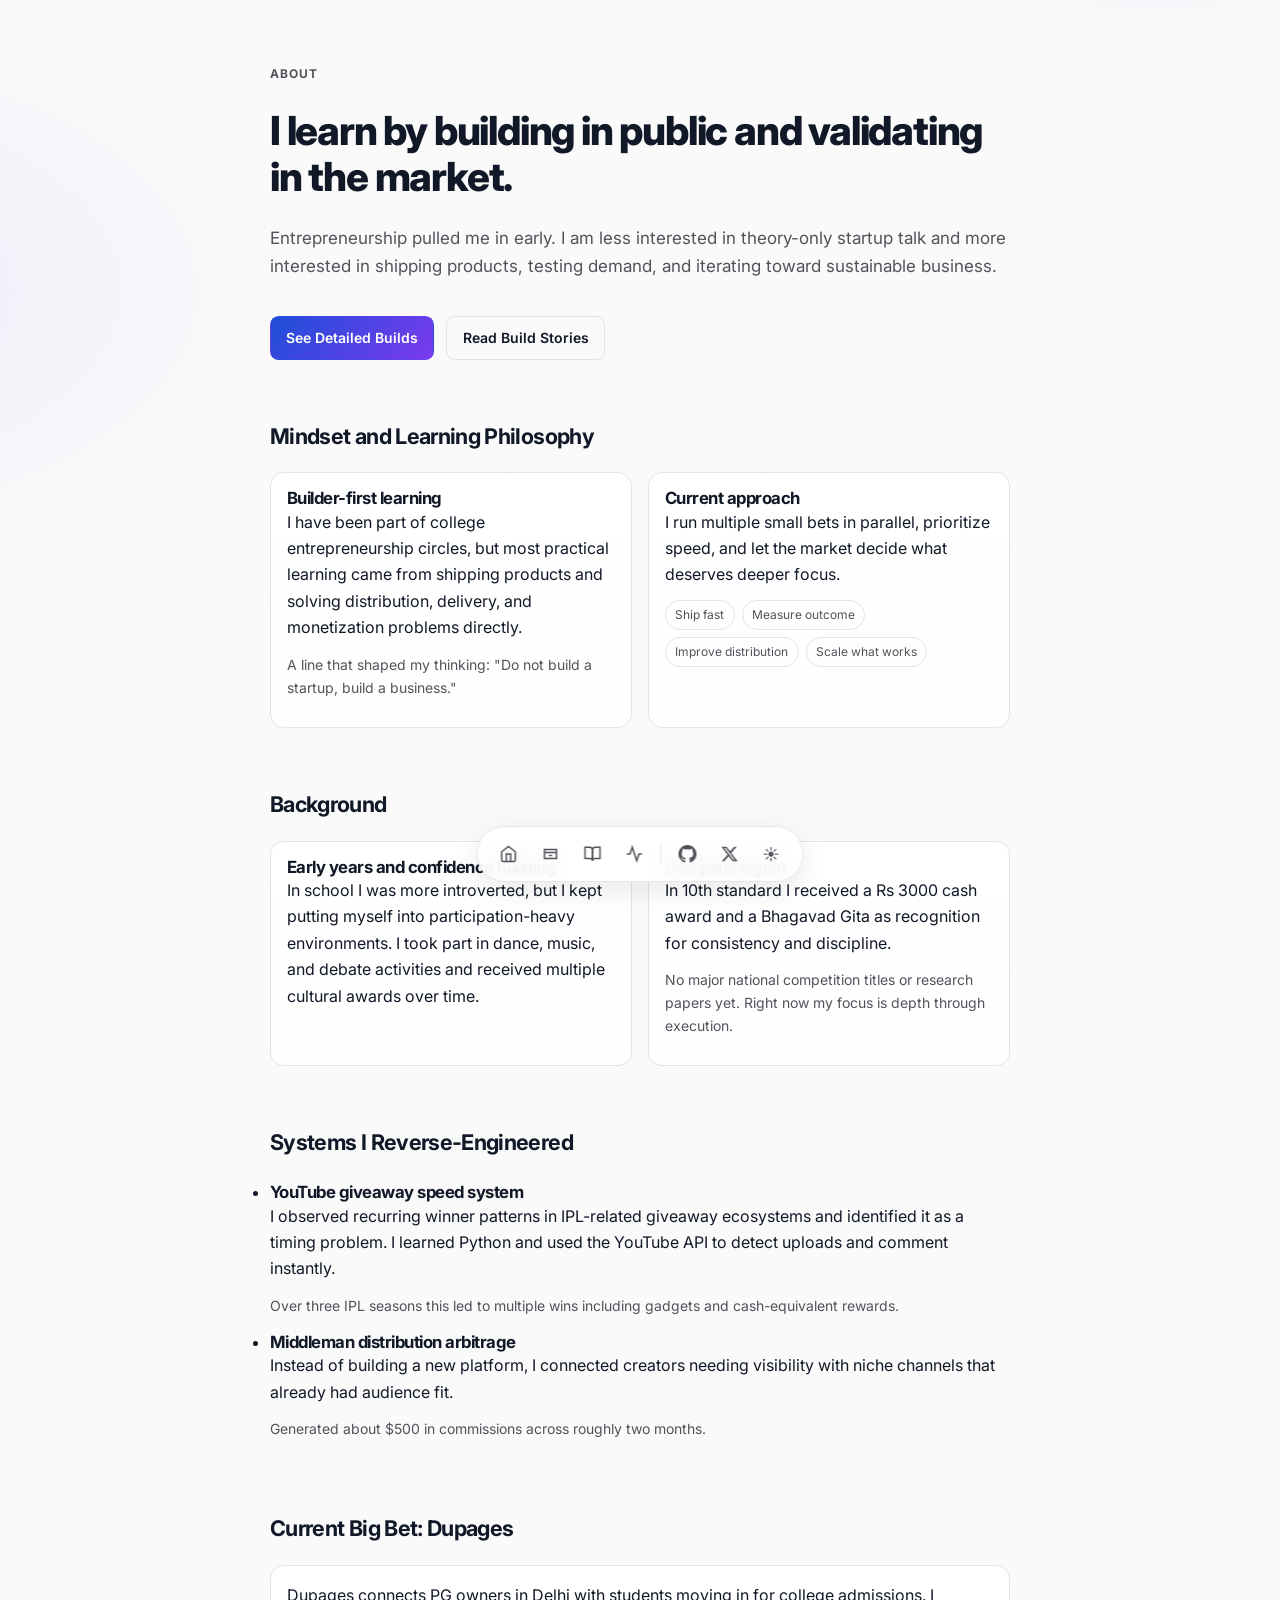
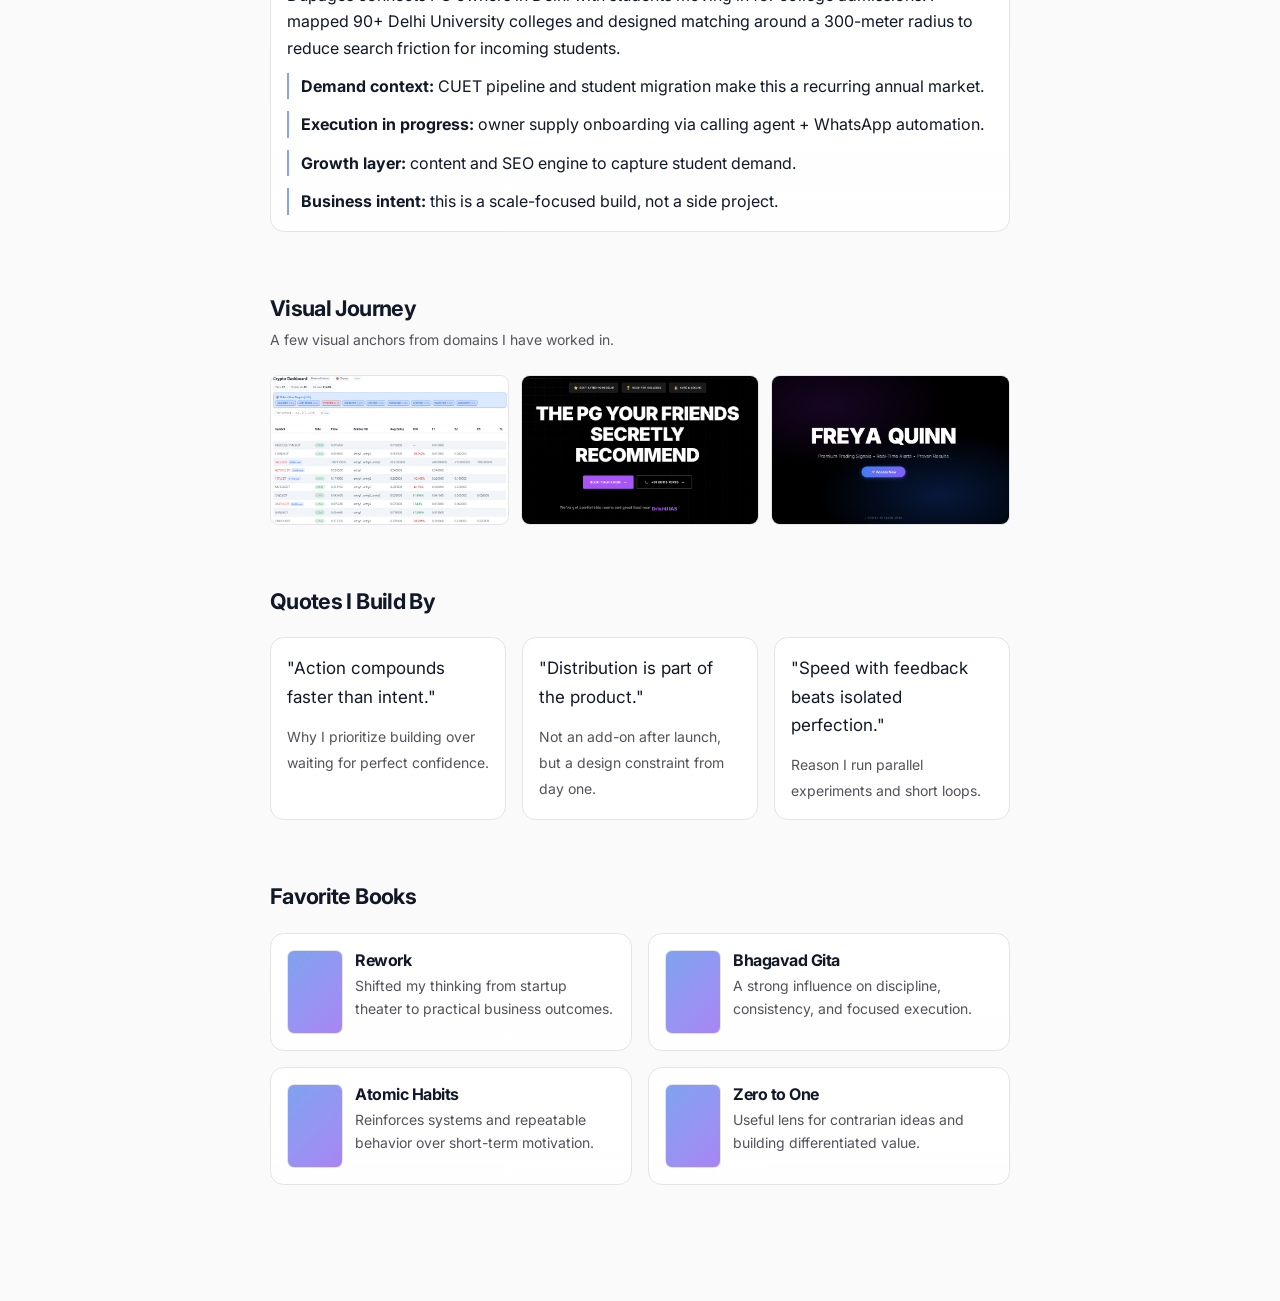
==== commit 1078fbbe: "Add Upwork link + keep-going images, normalize navigation. Made-with: Cursor" ====
--- a/about.html
+++ b/about.html
@@ -19,6 +19,8 @@
     <a href="blog.html" class="dock-item" aria-label="Blog" title="Blog"><svg viewBox="0 0 24 24" fill="none" stroke="currentColor" stroke-width="2"><path d="M2 3h6a4 4 0 0 1 4 4v14a3 3 0 0 0-3-3H2z"/><path d="M22 3h-6a4 4 0 0 0-4 4v14a3 3 0 0 1 3-3h7z"/></svg></a>
     <a href="pnl.html" class="dock-item" aria-label="PnL" title="Trading PnL"><svg viewBox="0 0 24 24" fill="none" stroke="currentColor" stroke-width="2"><polyline points="22 12 18 12 15 21 9 3 6 12 2 12"/></svg></a>
     <span class="dock-divider"></span>
+    <a href="https://github.com/asutoosh" target="_blank" rel="noopener" class="dock-item" aria-label="GitHub" title="GitHub"><svg viewBox="0 0 24 24" fill="currentColor"><path d="M12 0c-6.626 0-12 5.373-12 12 0 5.302 3.438 9.8 8.207 11.387.599.111.793-.261.793-.577v-2.234c-3.338.726-4.033-1.416-4.033-1.416-.546-1.387-1.333-1.756-1.333-1.756-1.089-.745.083-.729.083-.729 1.205.084 1.839 1.237 1.839 1.237 1.07 1.834 2.807 1.304 3.492.997.107-.775.418-1.305.762-1.604-2.665-.305-5.467-1.334-5.467-5.931 0-1.311.469-2.381 1.236-3.221-.124-.303-.535-1.524.117-3.176 0 0 1.008-.322 3.301 1.23.957-.266 1.983-.399 3.003-.404 1.02.005 2.047.138 3.006.404 2.291-1.552 3.297-1.23 3.297-1.23.653 1.653.242 2.874.118 3.176.77.84 1.235 1.911 1.235 3.221 0 4.609-2.807 5.624-5.479 5.921.43.372.823 1.102.823 2.222v3.293c0 .319.192.694.801.576 4.765-1.589 8.199-6.086 8.199-11.386 0-6.627-5.373-12-12-12z"/></svg></a>
+    <a href="https://x.com/asutoosh" target="_blank" rel="noopener" class="dock-item" aria-label="X" title="X"><svg viewBox="0 0 24 24" fill="currentColor"><path d="M18.244 2.25h3.308l-7.227 8.26 8.502 11.24H16.17l-5.214-6.817L4.99 21.75H1.68l7.73-8.835L1.254 2.25H8.08l4.713 6.231zm-1.161 17.52h1.833L7.084 4.126H5.117z"/></svg></a>
     <button id="themeToggle" class="dock-item" role="switch" aria-checked="false" aria-label="Toggle theme" title="Toggle theme">🌙</button>
   </nav>
 
--- a/styles.css
+++ b/styles.css
@@ -314,6 +314,30 @@
   border-color: color-mix(in oklab, var(--accent) 45%, var(--border));
 }
 .social-link svg { width: 18px; height: 18px; }
+.social-link-disabled {
+  cursor: default;
+  position: relative;
+}
+.social-link-disabled::after {
+  content: attr(data-tooltip);
+  position: absolute;
+  bottom: calc(100% + 8px);
+  left: 50%;
+  transform: translateX(-50%);
+  white-space: nowrap;
+  font-size: 0.68rem;
+  color: var(--text);
+  background: var(--surface);
+  border: 1px solid var(--border);
+  border-radius: 0.45rem;
+  padding: 0.2rem 0.45rem;
+  opacity: 0;
+  pointer-events: none;
+  transition: opacity var(--speed-fast) ease;
+}
+.social-link-disabled:hover::after {
+  opacity: 1;
+}
 
 .proof {
   display: grid;
@@ -471,18 +495,131 @@
   }
 }
 
-.timeline {
-  list-style: none;
-  display: grid;
-  gap: var(--space-4);
-}
-.timeline li {
-  border: 1px solid var(--border);
-  border-radius: var(--radius);
-  padding: var(--space-4);
-  background: var(--surface);
-}
-.timeline h3 { margin-bottom: var(--space-2); }
+/* Story / builds narrative */
+.story {
+  display: grid;
+  gap: 0;
+  position: relative;
+  padding-left: 1.6rem;
+}
+.story::before {
+  content: "";
+  position: absolute;
+  left: 0;
+  top: 0.5rem;
+  bottom: 0;
+  width: 2px;
+  background: linear-gradient(to bottom, var(--accent), var(--accent-2), var(--border));
+}
+.story-chapter {
+  position: relative;
+  padding-bottom: var(--space-6);
+}
+.story-chapter::before {
+  content: "";
+  position: absolute;
+  left: -1.6rem;
+  top: 0.45rem;
+  width: 10px;
+  height: 10px;
+  border-radius: 50%;
+  background: var(--accent);
+  border: 2px solid var(--bg);
+  z-index: 1;
+}
+.story-chapter:last-child { padding-bottom: 0; }
+.story-label {
+  display: inline-block;
+  font-size: 0.6rem;
+  font-weight: 700;
+  text-transform: uppercase;
+  letter-spacing: 0.08em;
+  padding: 0.15rem 0.5rem;
+  border-radius: 999px;
+  margin-bottom: var(--space-2);
+}
+.story-label.hack { background: rgba(234,179,8,0.12); color: #facc15; border: 1px solid rgba(234,179,8,0.25); }
+.story-label.failed { background: rgba(239,68,68,0.12); color: #f87171; border: 1px solid rgba(239,68,68,0.25); }
+.story-label.revenue { background: rgba(34,197,94,0.12); color: #4ade80; border: 1px solid rgba(34,197,94,0.25); }
+.story-label.product { background: rgba(59,130,246,0.15); color: #60a5fa; border: 1px solid rgba(59,130,246,0.3); }
+.story-label.scale { background: rgba(139,92,246,0.12); color: #a78bfa; border: 1px solid rgba(139,92,246,0.25); }
+.story-label.pipeline { background: rgba(100,116,139,0.12); color: #94a3b8; border: 1px solid rgba(100,116,139,0.25); }
+.story-chapter h3 {
+  font-size: 1rem;
+  margin-bottom: var(--space-2);
+}
+.story-chapter p {
+  font-size: var(--text-sm);
+  color: var(--muted);
+  line-height: 1.65;
+  margin-bottom: var(--space-2);
+}
+.story-chapter p strong {
+  color: var(--text);
+}
+.story-outcome {
+  font-size: var(--text-xs);
+  color: var(--muted);
+  border-left: 2px solid color-mix(in oklab, var(--accent) 40%, var(--border));
+  padding-left: var(--space-3);
+  margin-top: var(--space-2);
+  margin-bottom: var(--space-2);
+}
+.story-outcome strong { color: var(--text); }
+.story-link {
+  color: var(--accent);
+  text-decoration: underline;
+  text-underline-offset: 0.15rem;
+  font-weight: 500;
+}
+.story-link:hover {
+  color: color-mix(in oklab, var(--accent), var(--accent-2) 30%);
+}
+.story-img {
+  width: 100%;
+  aspect-ratio: 16 / 9;
+  object-fit: cover;
+  border: 1px solid var(--border);
+  border-radius: var(--radius-sm);
+  margin-top: var(--space-3);
+  margin-bottom: var(--space-2);
+}
+.story-shot-grid {
+  margin-top: var(--space-3);
+  margin-bottom: var(--space-2);
+  display: grid;
+  grid-auto-flow: column;
+  grid-auto-columns: minmax(160px, 1fr);
+  gap: var(--space-2);
+  overflow-x: auto;
+  padding-bottom: 0.25rem;
+}
+.story-shot {
+  width: 100%;
+  aspect-ratio: 9 / 16;
+  object-fit: cover;
+  border: 1px solid var(--border);
+  border-radius: var(--radius-sm);
+  background: var(--surface-soft);
+}
+.story-img-placeholder {
+  width: 100%;
+  aspect-ratio: 16 / 9;
+  border: 1px dashed var(--border);
+  border-radius: var(--radius-sm);
+  margin-top: var(--space-3);
+  margin-bottom: var(--space-2);
+  display: flex;
+  align-items: center;
+  justify-content: center;
+  color: var(--muted);
+  font-size: var(--text-xs);
+}
+@media (max-width: 540px) {
+  .story { padding-left: 1.2rem; }
+  .story-chapter::before { left: -1.2rem; width: 8px; height: 8px; }
+  .story-shot-grid { grid-auto-columns: minmax(130px, 1fr); }
+}
 
 /* Now Building grid */
 .now-building-grid {
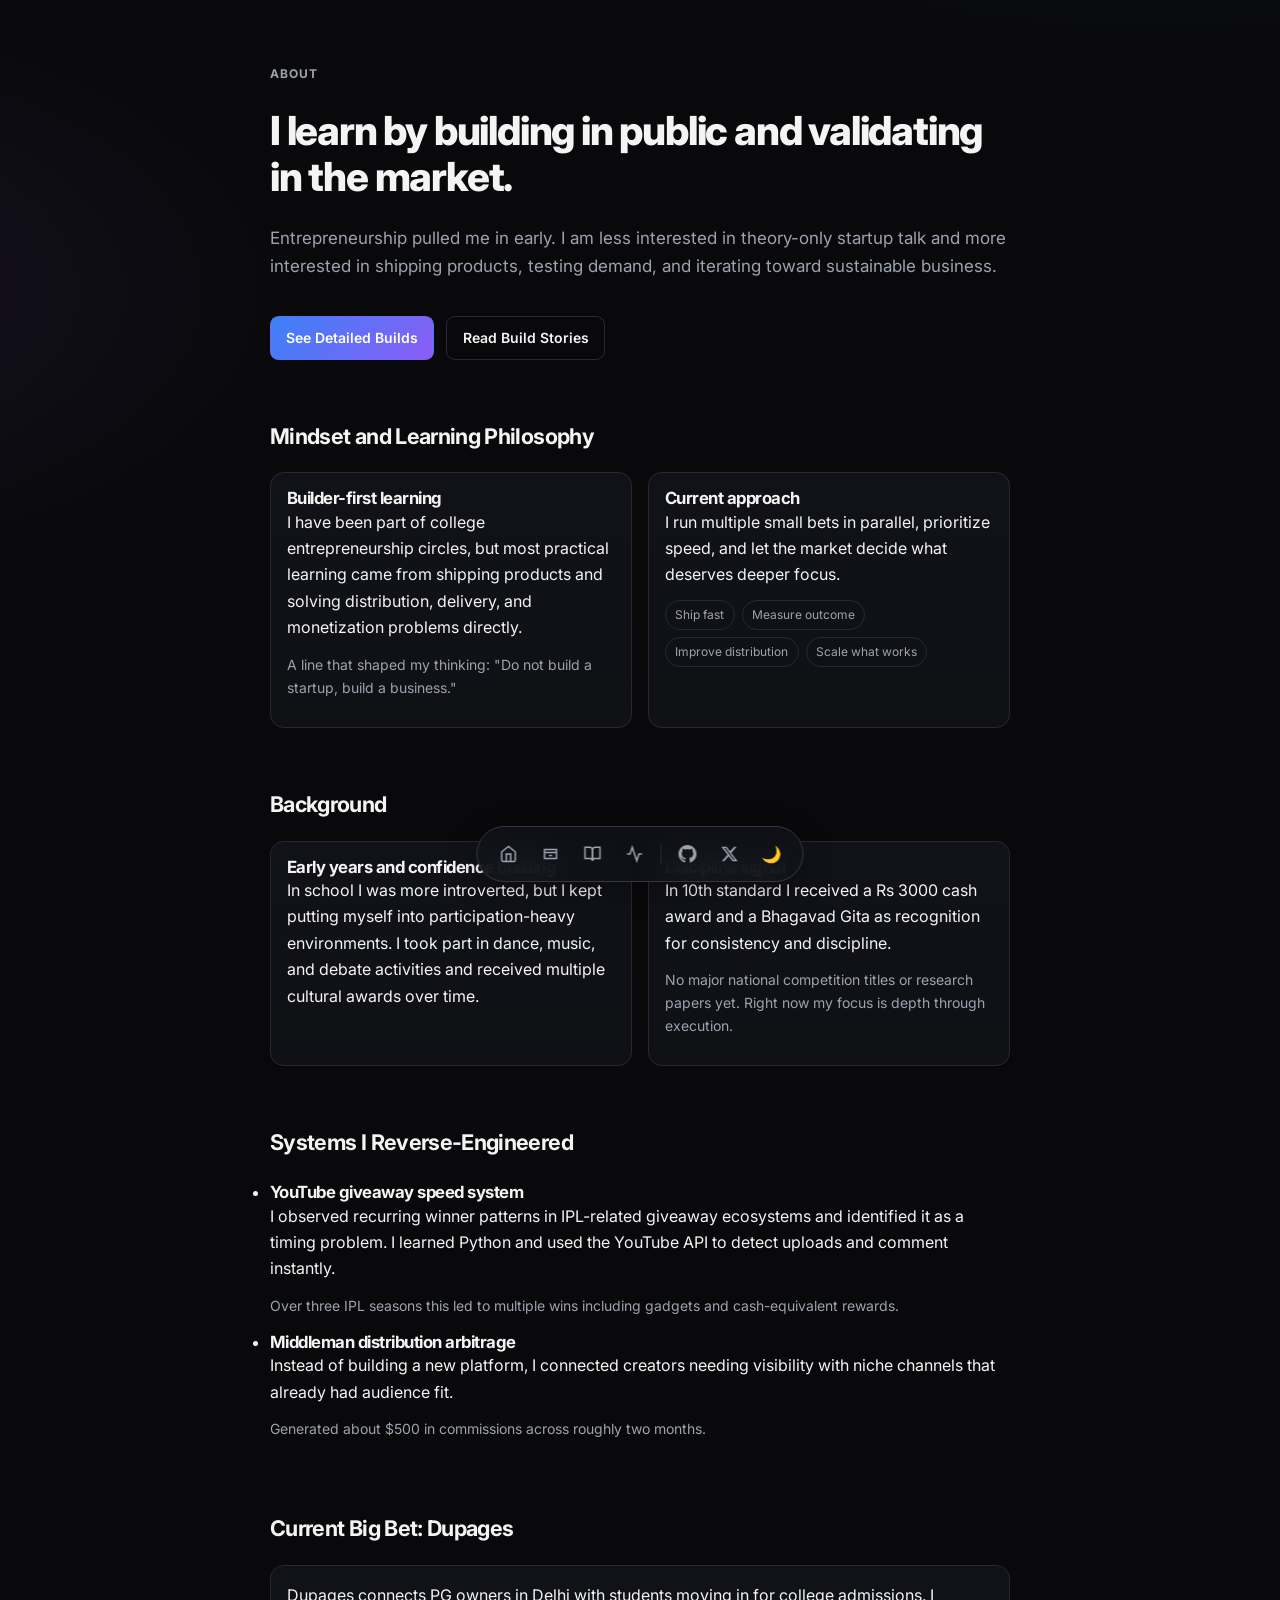
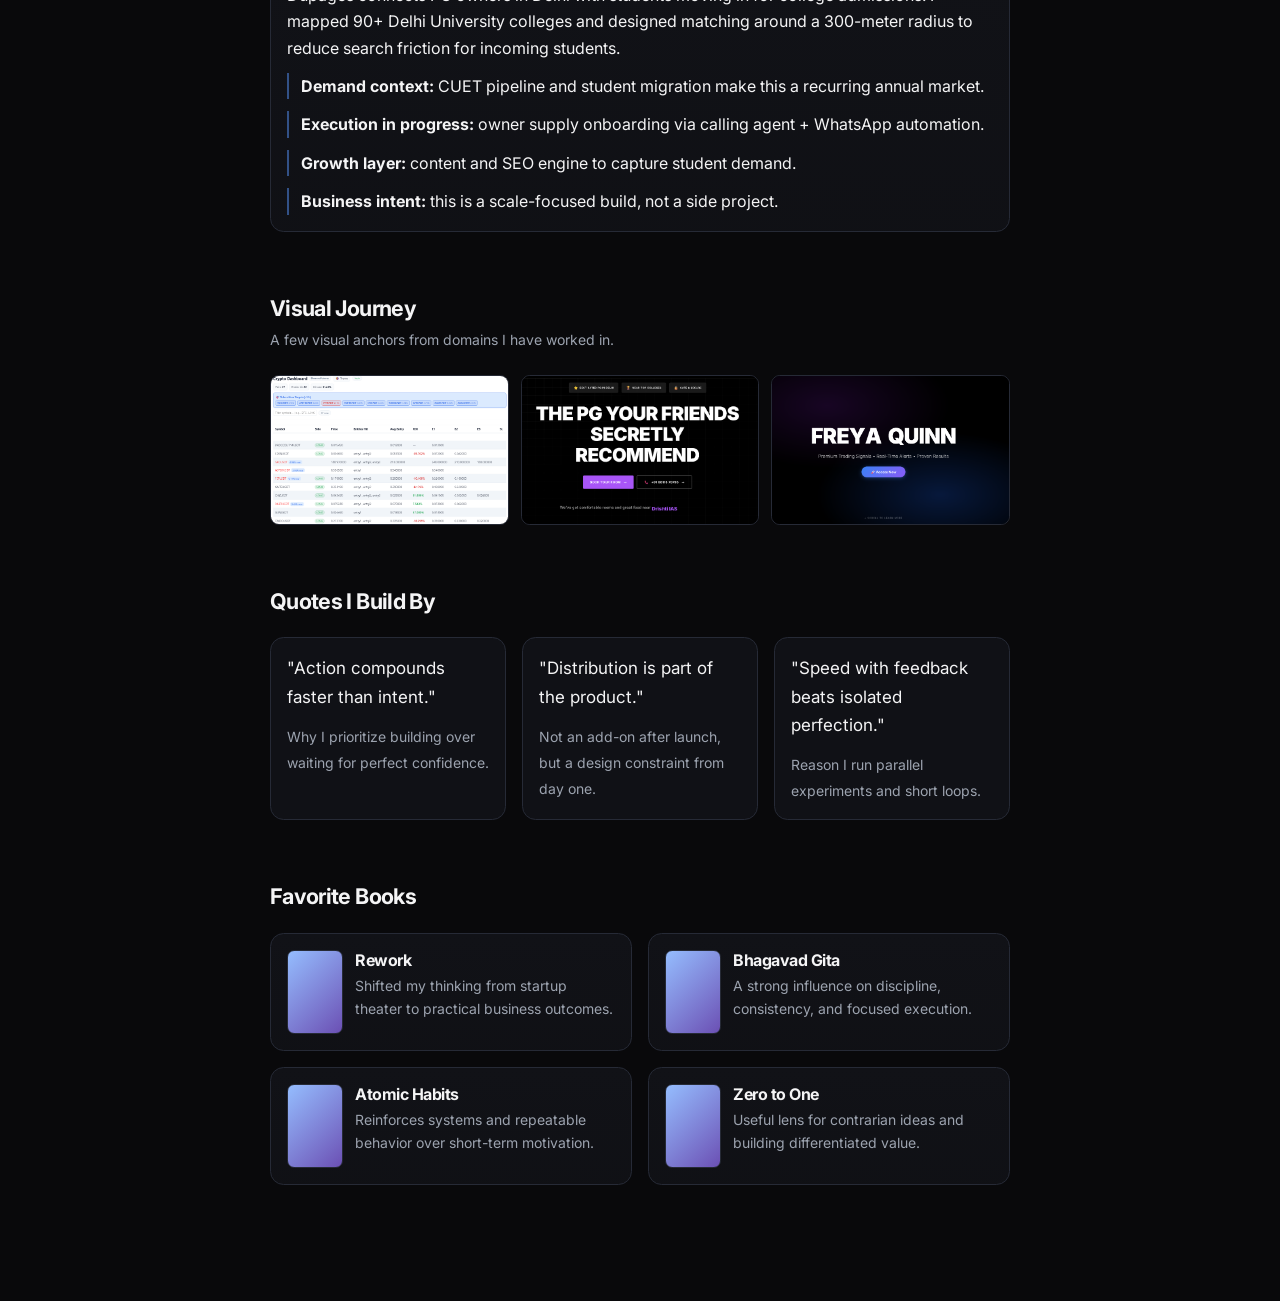
==== commit 790f2ef3: "final edit by codex" ====
--- a/about.html
+++ b/about.html
@@ -6,7 +6,7 @@
   <meta name="color-scheme" content="dark light">
   <title>About - Asutosh Pattanayak</title>
   <meta name="description" content="Founder journey, mindset, and background of Asutosh Pattanayak.">
-  <link rel="icon" href="data:image/svg+xml,<svg xmlns=%22http://www.w3.org/2000/svg%22 viewBox=%220 0 100 100%22><text y=%22.9em%22 x=%22.1em%22 font-size=%2290%22>🚀</text></svg>">
+  <link rel="icon" type="image/svg+xml" href="favicon.svg">
   <link rel="preconnect" href="https://fonts.googleapis.com">
   <link rel="preconnect" href="https://fonts.gstatic.com" crossorigin>
   <link href="https://fonts.googleapis.com/css2?family=Inter:wght@400;500;600;700;800&display=swap" rel="stylesheet">
--- a/styles.css
+++ b/styles.css
@@ -200,6 +200,17 @@
   color: #fff;
 }
 .btn-ghost { background: transparent; }
+.btn-soft {
+  color: var(--text);
+  background: color-mix(in oklab, var(--surface) 68%, transparent);
+  border-color: color-mix(in oklab, var(--border) 70%, rgba(255, 255, 255, 0.22));
+  backdrop-filter: blur(10px) saturate(120%);
+  box-shadow: 0 10px 24px rgba(0, 0, 0, 0.12);
+}
+.btn-soft:hover, .btn-soft:focus-visible {
+  background: color-mix(in oklab, var(--surface-soft) 78%, transparent);
+  border-color: color-mix(in oklab, var(--accent) 30%, var(--border));
+}
 
 /* Dock */
 .bottom-dock {
@@ -353,6 +364,51 @@
 .proof-item strong { display: block; font-size: 1rem; margin-bottom: 0.15rem; }
 @media (max-width: 540px) {
   .proof { grid-template-columns: 1fr; }
+  .proof {
+    gap: 0.7rem;
+  }
+  .proof-item {
+    padding: 0.6rem 0.7rem;
+    border-radius: 0.8rem;
+  }
+  .proof-item strong {
+    font-size: 0.9rem;
+    margin-bottom: 0.08rem;
+  }
+  .proof-item .muted {
+    font-size: 0.82rem;
+    line-height: 1.45;
+  }
+}
+
+/* Skills strip */
+.skills-cloud {
+  display: flex;
+  flex-wrap: wrap;
+  gap: 0.55rem;
+}
+.skill-chip {
+  display: inline-flex;
+  align-items: center;
+  justify-content: center;
+  padding: 0.38rem 0.72rem;
+  border-radius: 0.7rem;
+  border: 1px solid rgba(255, 255, 255, 0.78);
+  background: #ffffff;
+  color: #111827;
+  font-size: 0.82rem;
+  font-weight: 700;
+  line-height: 1;
+  box-shadow: 0 8px 18px rgba(0, 0, 0, 0.1);
+}
+@media (max-width: 540px) {
+  .skills-cloud {
+    gap: 0.45rem;
+  }
+  .skill-chip {
+    padding: 0.34rem 0.64rem;
+    font-size: 0.76rem;
+  }
 }
 
 /* Personal links block (like ramx.in) */
@@ -622,39 +678,149 @@
 }
 
 /* Now Building grid */
+.now-building-head {
+  margin-bottom: 0.8rem;
+}
+.now-building-head h2 {
+  margin-bottom: 0.2rem;
+}
+.now-building-head .muted {
+  font-size: 0.92rem;
+}
 .now-building-grid {
   display: grid;
   grid-template-columns: repeat(2, 1fr);
-  gap: var(--space-2);
+  gap: 0.9rem;
 }
 .now-item {
-  display: flex;
-  align-items: center;
-  gap: var(--space-3);
-  padding: 0.65rem 0.8rem;
-  border: 1px solid var(--border);
+  display: grid;
+  gap: 0.6rem;
+  padding: 0.8rem;
+  border: 1px solid color-mix(in oklab, #22c55e 26%, var(--border));
   border-radius: var(--radius);
-  background: var(--surface);
-  transition: border-color var(--speed-fast) ease;
+  background:
+    linear-gradient(180deg, color-mix(in oklab, var(--surface) 86%, #14532d 14%), color-mix(in oklab, var(--surface-soft) 90%, #052e16 10%));
+  box-shadow: 0 10px 20px rgba(0, 0, 0, 0.14);
+  transition: border-color var(--speed-fast) ease, transform var(--speed-fast) ease, box-shadow var(--speed-fast) ease;
 }
 .now-item:hover {
-  border-color: color-mix(in oklab, var(--accent) 35%, var(--border));
+  border-color: color-mix(in oklab, #4ade80 54%, var(--border));
+  transform: translateY(-2px);
+  box-shadow: var(--shadow);
+}
+.now-item-top {
+  display: flex;
+  align-items: center;
+  gap: 0.8rem;
 }
 .now-icon {
-  font-size: 1.15rem;
-  width: 2rem;
-  height: 2rem;
+  font-size: 1rem;
+  width: 2.15rem;
+  height: 2.15rem;
   display: flex;
   align-items: center;
   justify-content: center;
   border-radius: var(--radius-sm);
-  background: var(--surface-soft);
+  background: linear-gradient(135deg, color-mix(in oklab, #166534 62%, var(--surface-soft)), color-mix(in oklab, #22c55e 28%, var(--surface-soft)));
+  border: 1px solid color-mix(in oklab, #4ade80 28%, var(--border));
   flex-shrink: 0;
 }
-.now-label { font-size: var(--text-sm); font-weight: 600; }
-.now-desc { font-size: var(--text-xs); color: var(--muted); }
+.now-label { font-size: 0.85rem; font-weight: 600; line-height: 1.2; }
+.now-desc { font-size: 0.74rem; color: var(--muted); margin-top: 0.1rem; line-height: 1.35; }
+.now-progress {
+  position: relative;
+  height: 0.95rem;
+  border-radius: 999px;
+  overflow: hidden;
+  background: color-mix(in oklab, var(--surface-soft) 84%, #d1fae5 16%);
+  border: 1px solid color-mix(in oklab, var(--border) 84%, #bbf7d0 16%);
+  box-shadow: inset 0 1px 0 rgba(255, 255, 255, 0.06);
+}
+.now-progress span {
+  display: flex;
+  align-items: center;
+  justify-content: center;
+  height: 100%;
+  border-radius: inherit;
+  min-width: 58px;
+  background: linear-gradient(90deg, #22c55e, #4ade80, #86efac);
+  box-shadow: 0 5px 14px rgba(34, 197, 94, 0.24);
+}
+.now-progress em {
+  font-style: normal;
+  font-size: 0.58rem;
+  font-weight: 700;
+  letter-spacing: 0.02em;
+  color: #f8fafc;
+  text-shadow: 0 1px 2px rgba(15, 23, 42, 0.18);
+}
+@media (max-width: 780px) {
+  .now-building-head {
+    margin-bottom: 0.65rem;
+  }
+  .now-building-head .muted {
+    font-size: 0.84rem;
+  }
+  .now-building-grid {
+    grid-auto-flow: column;
+    grid-template-columns: none;
+    grid-template-rows: repeat(2, minmax(0, 1fr));
+    grid-auto-columns: minmax(210px, 66vw);
+    align-items: stretch;
+    overflow-x: auto;
+    overflow-y: hidden;
+    padding-bottom: 0.2rem;
+    scroll-snap-type: x proximity;
+    -webkit-overflow-scrolling: touch;
+  }
+  .now-item {
+    min-height: 0;
+    padding: 0.72rem;
+    scroll-snap-align: start;
+  }
+}
 @media (max-width: 540px) {
-  .now-building-grid { grid-template-columns: 1fr; }
+  .now-building-head {
+    margin-bottom: 0.55rem;
+  }
+  .now-building-head h2 {
+    margin-bottom: 0.1rem;
+  }
+  .now-building-head .muted {
+    font-size: 0.78rem;
+  }
+  .now-building-grid {
+    grid-auto-columns: minmax(190px, 74vw);
+    gap: 0.55rem;
+  }
+  .now-item {
+    gap: 0.5rem;
+    padding: 0.62rem;
+  }
+  .now-item-top {
+    gap: 0.6rem;
+  }
+  .now-icon {
+    width: 1.95rem;
+    height: 1.95rem;
+    font-size: 0.88rem;
+  }
+  .now-label {
+    font-size: 0.76rem;
+  }
+  .now-desc {
+    font-size: 0.66rem;
+    line-height: 1.3;
+  }
+  .now-progress {
+    height: 0.82rem;
+  }
+  .now-progress span {
+    min-width: 50px;
+  }
+  .now-progress em {
+    font-size: 0.52rem;
+  }
 }
 
 /* Personal pages (books, movies, paintings) */
